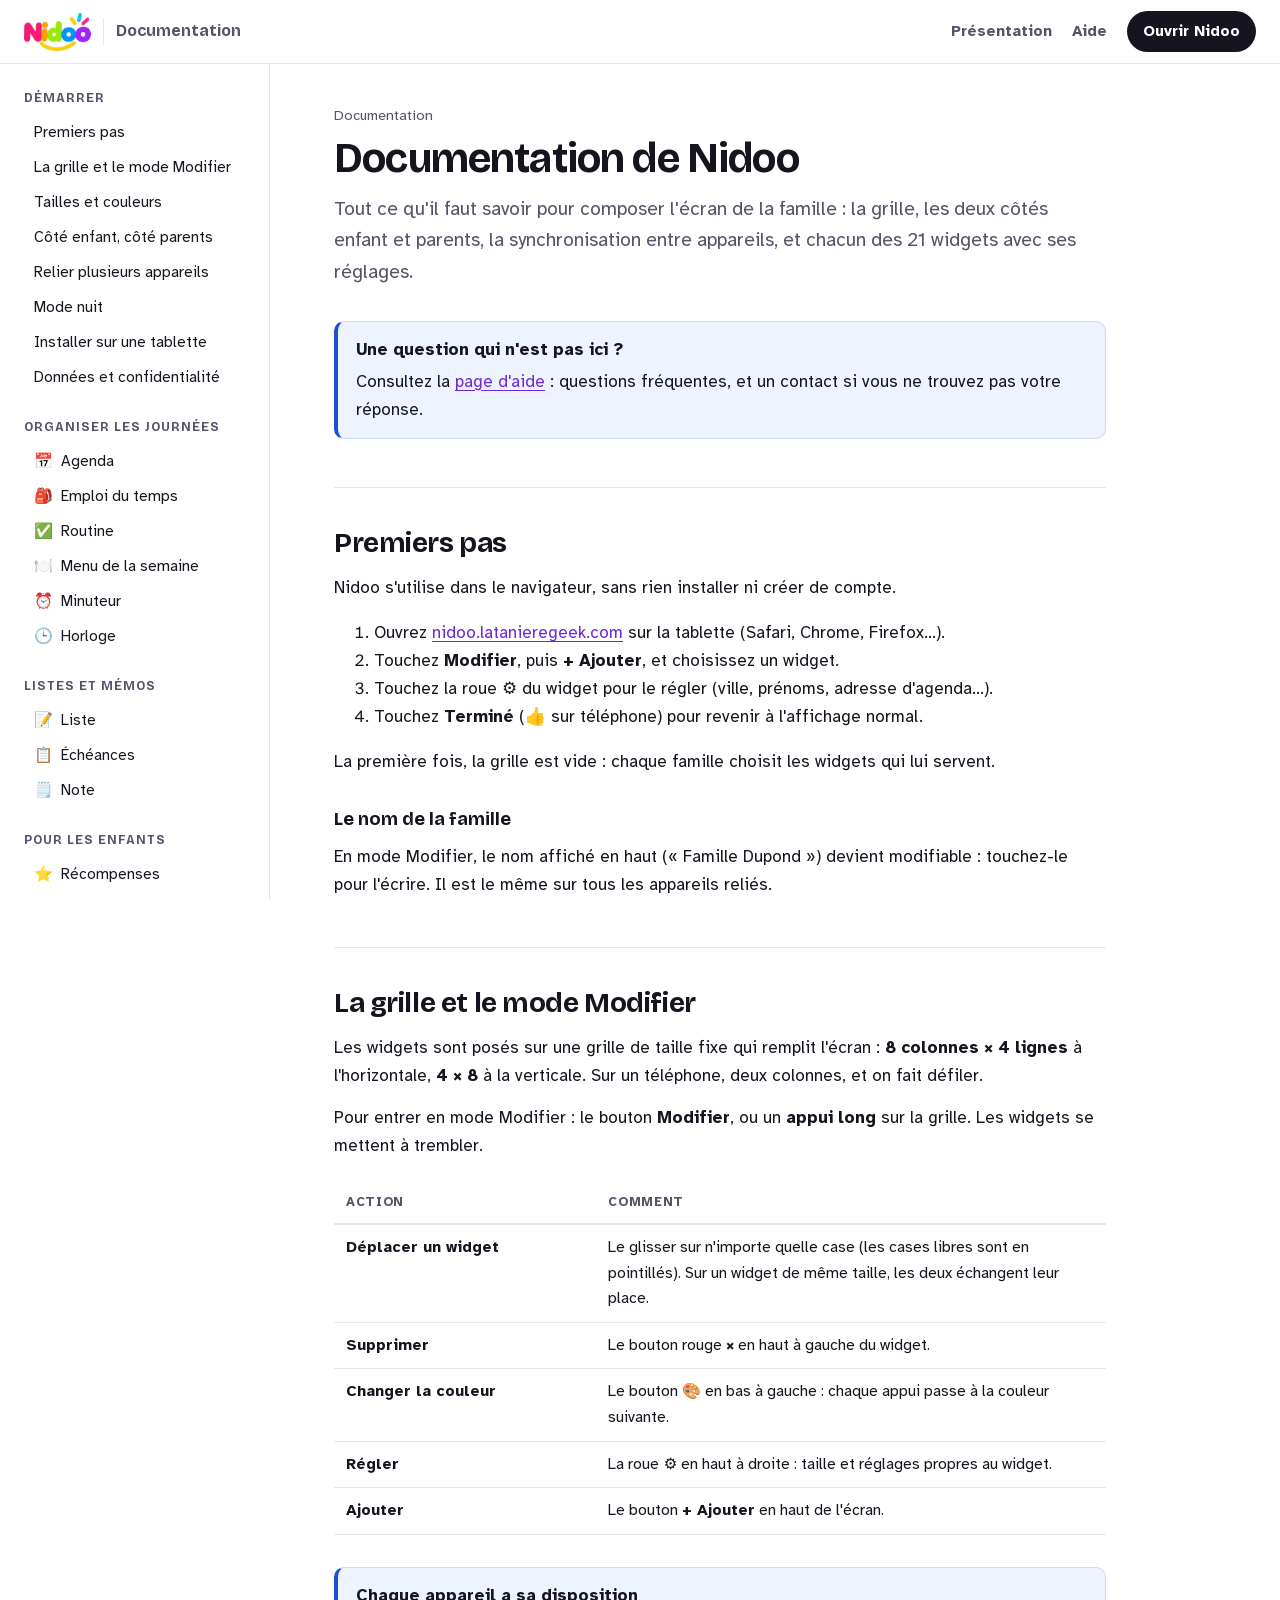
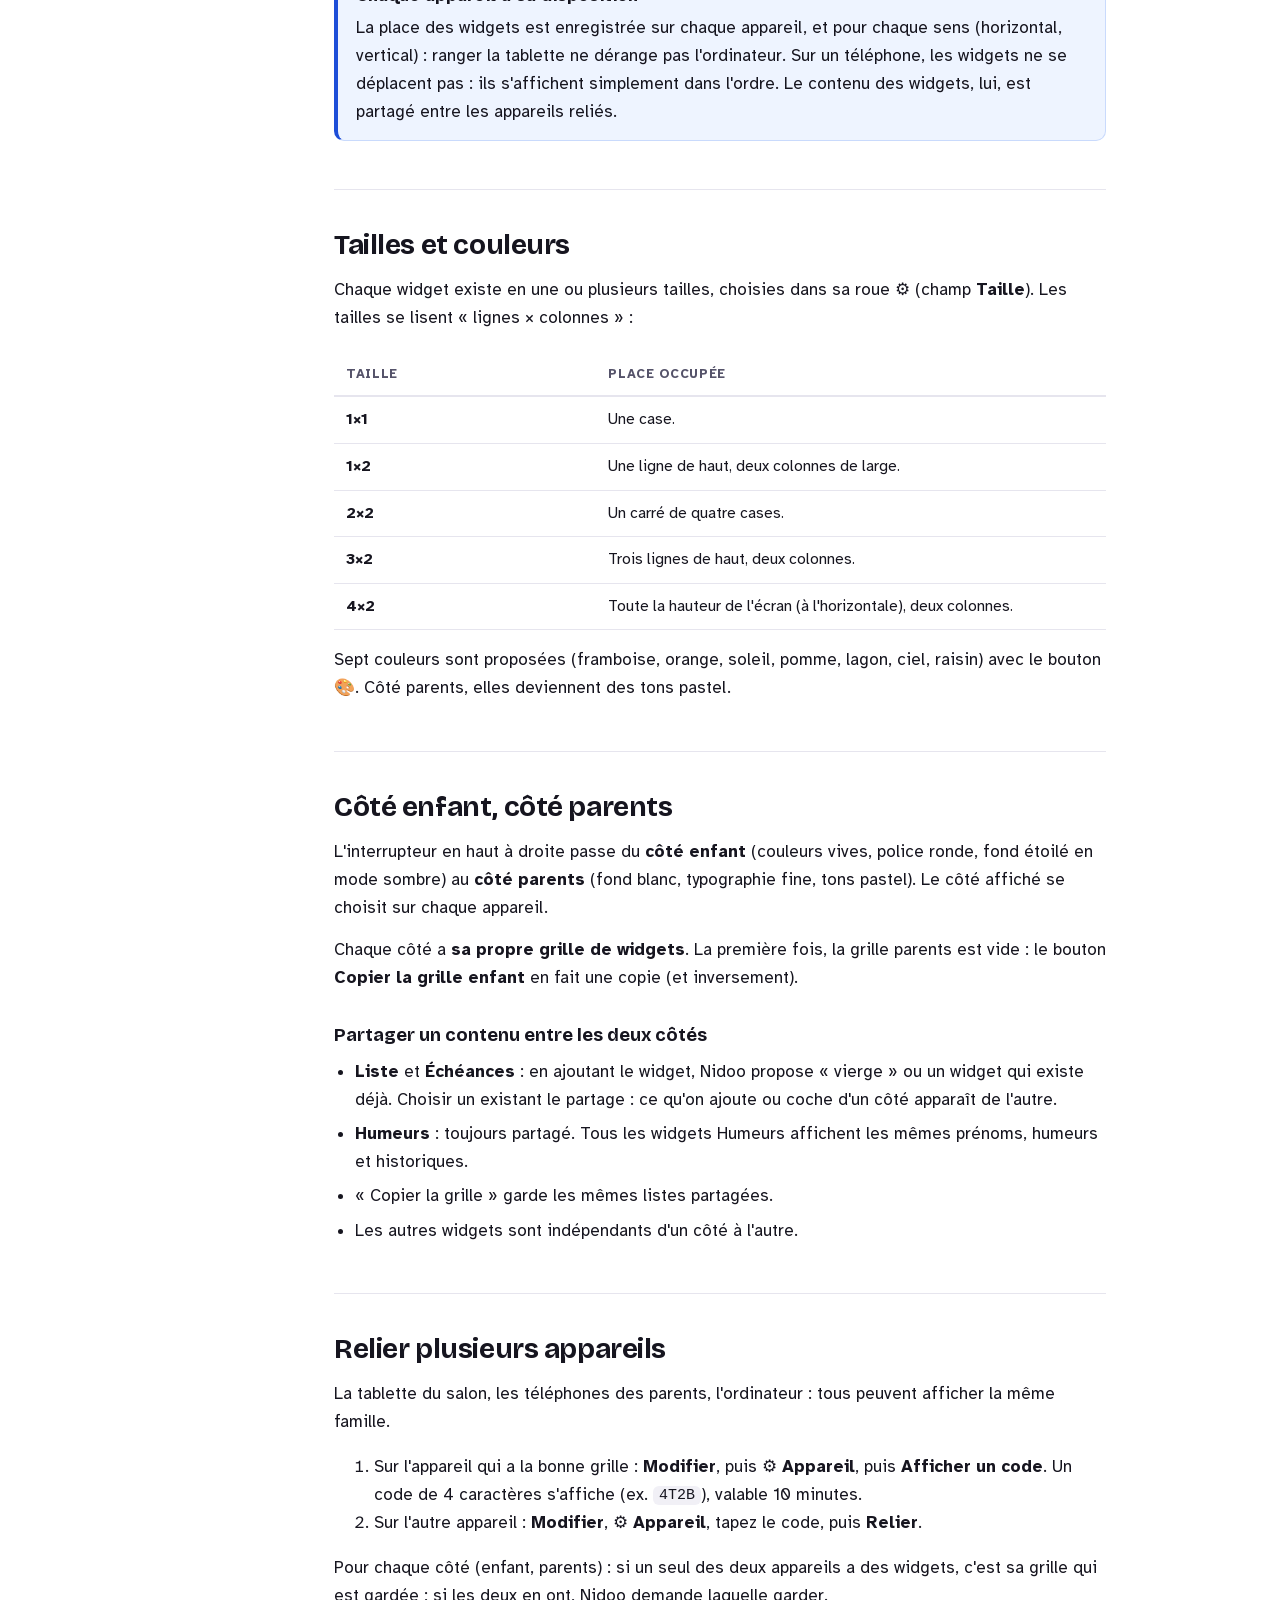
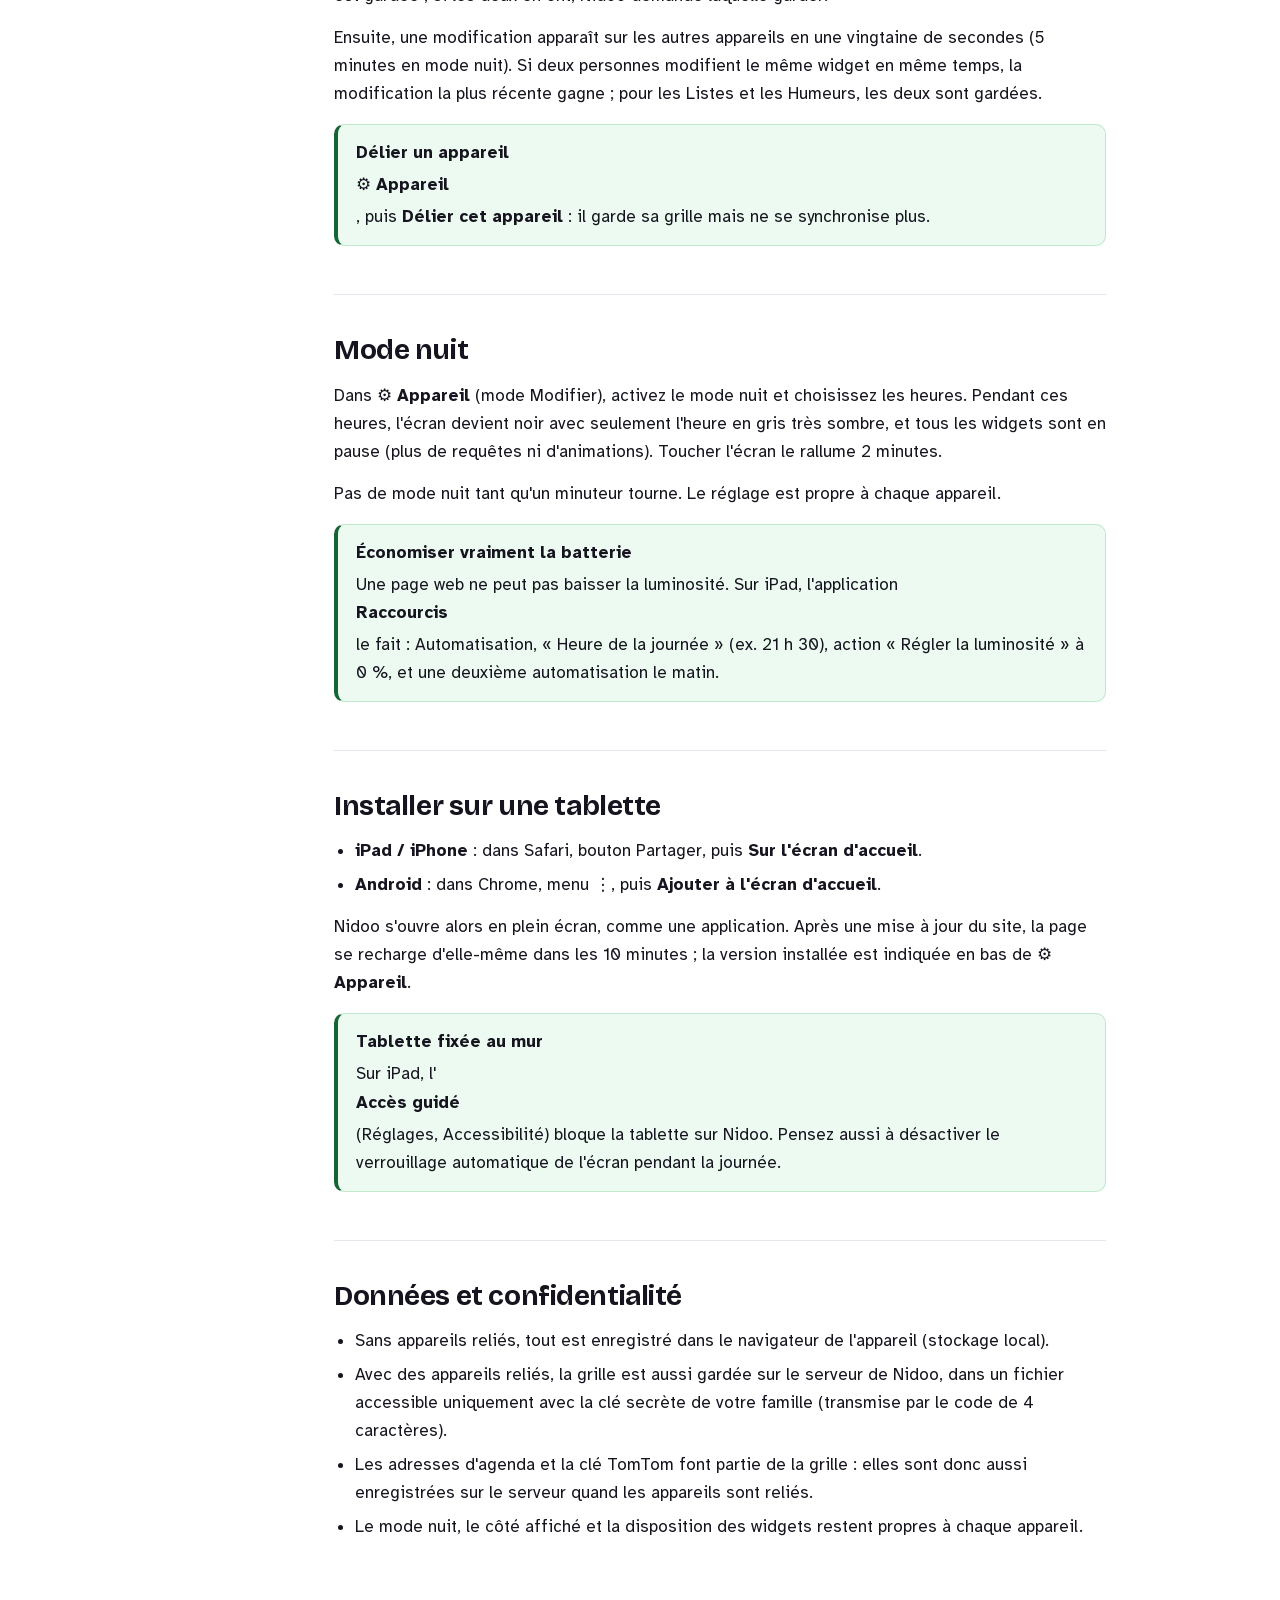
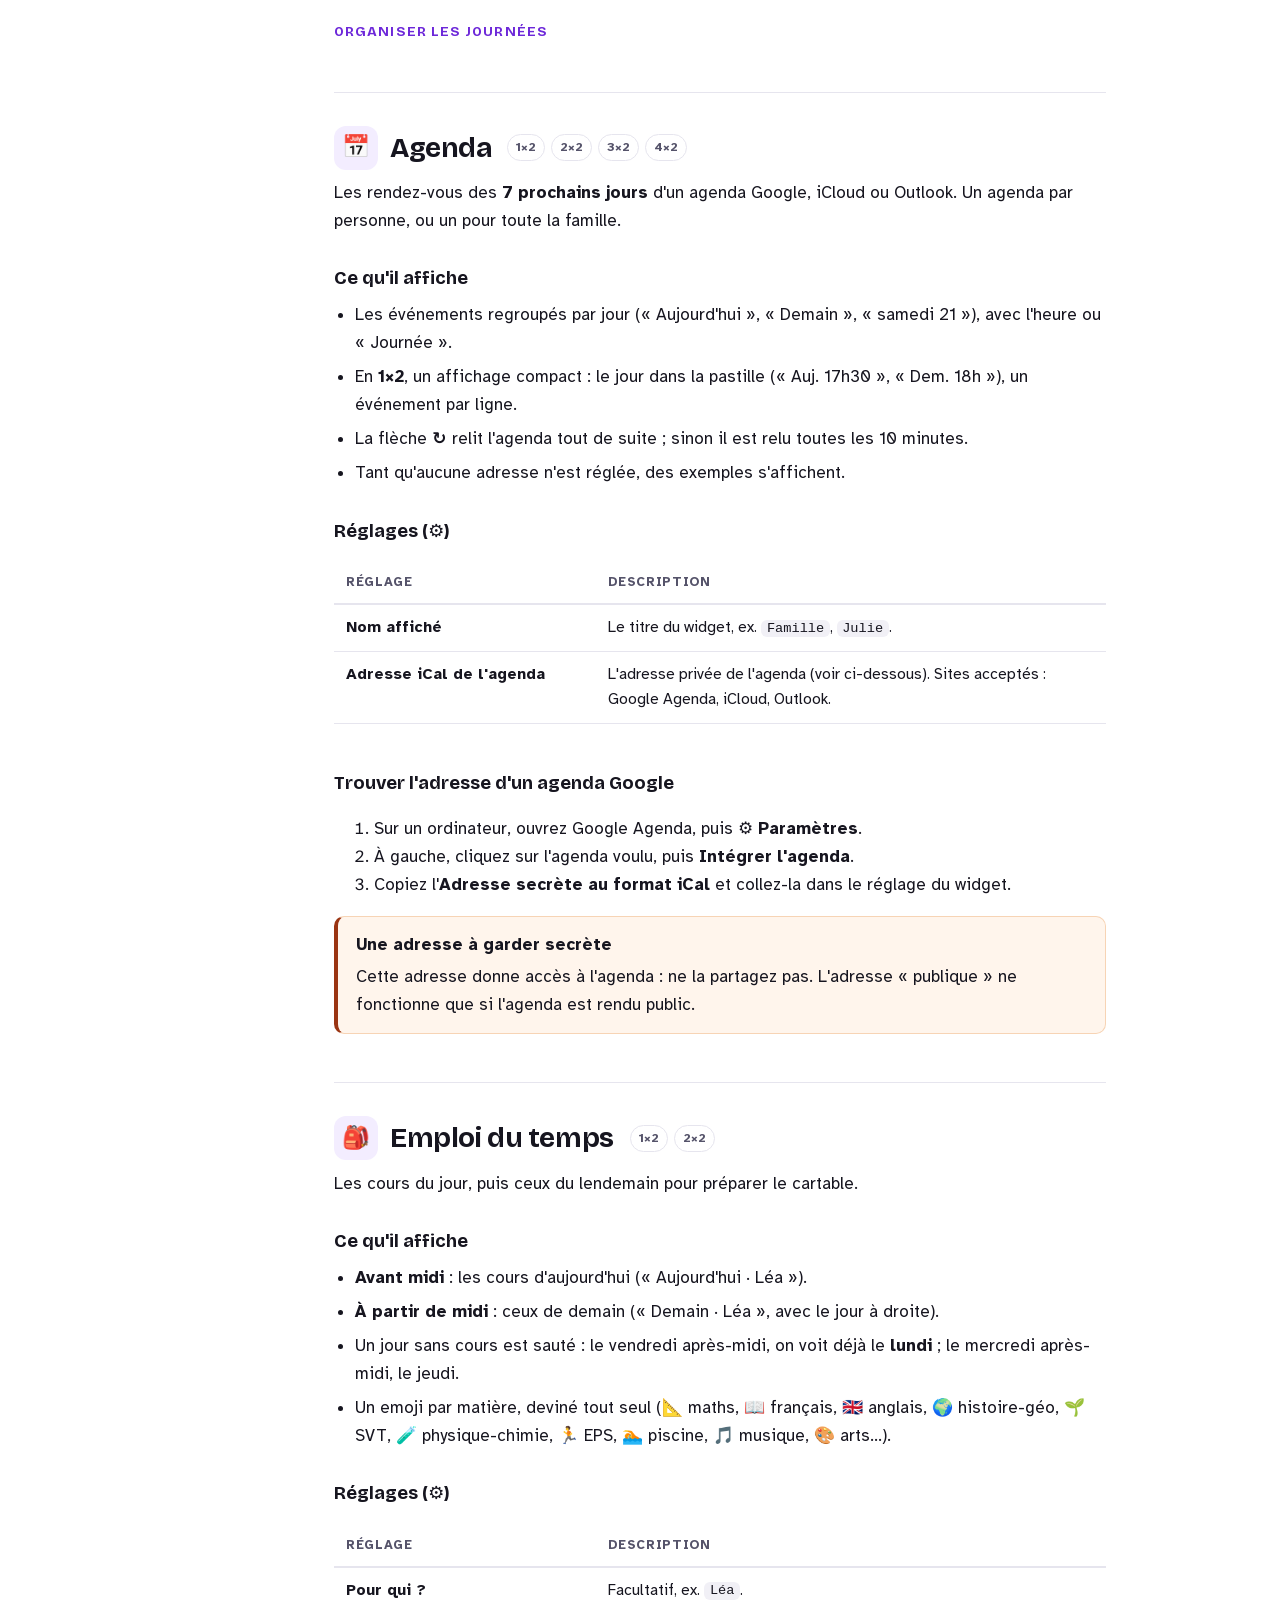
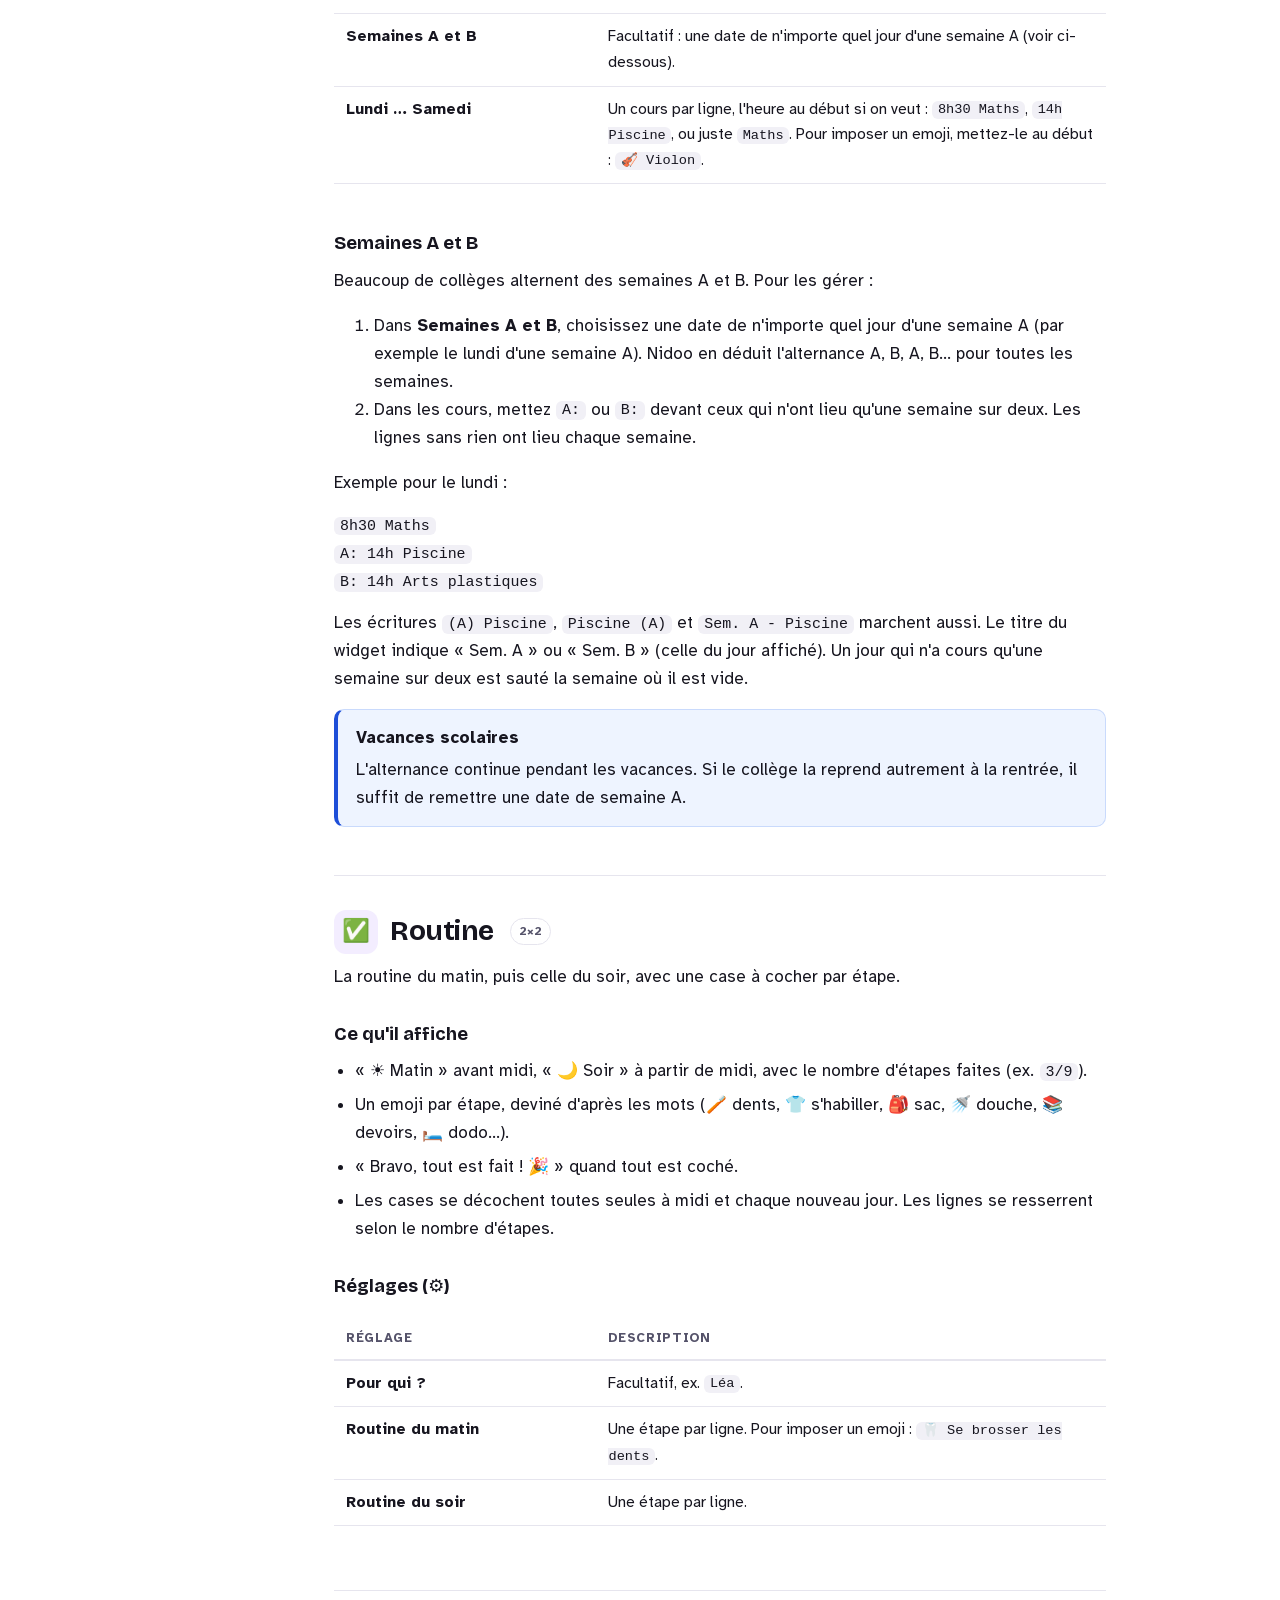
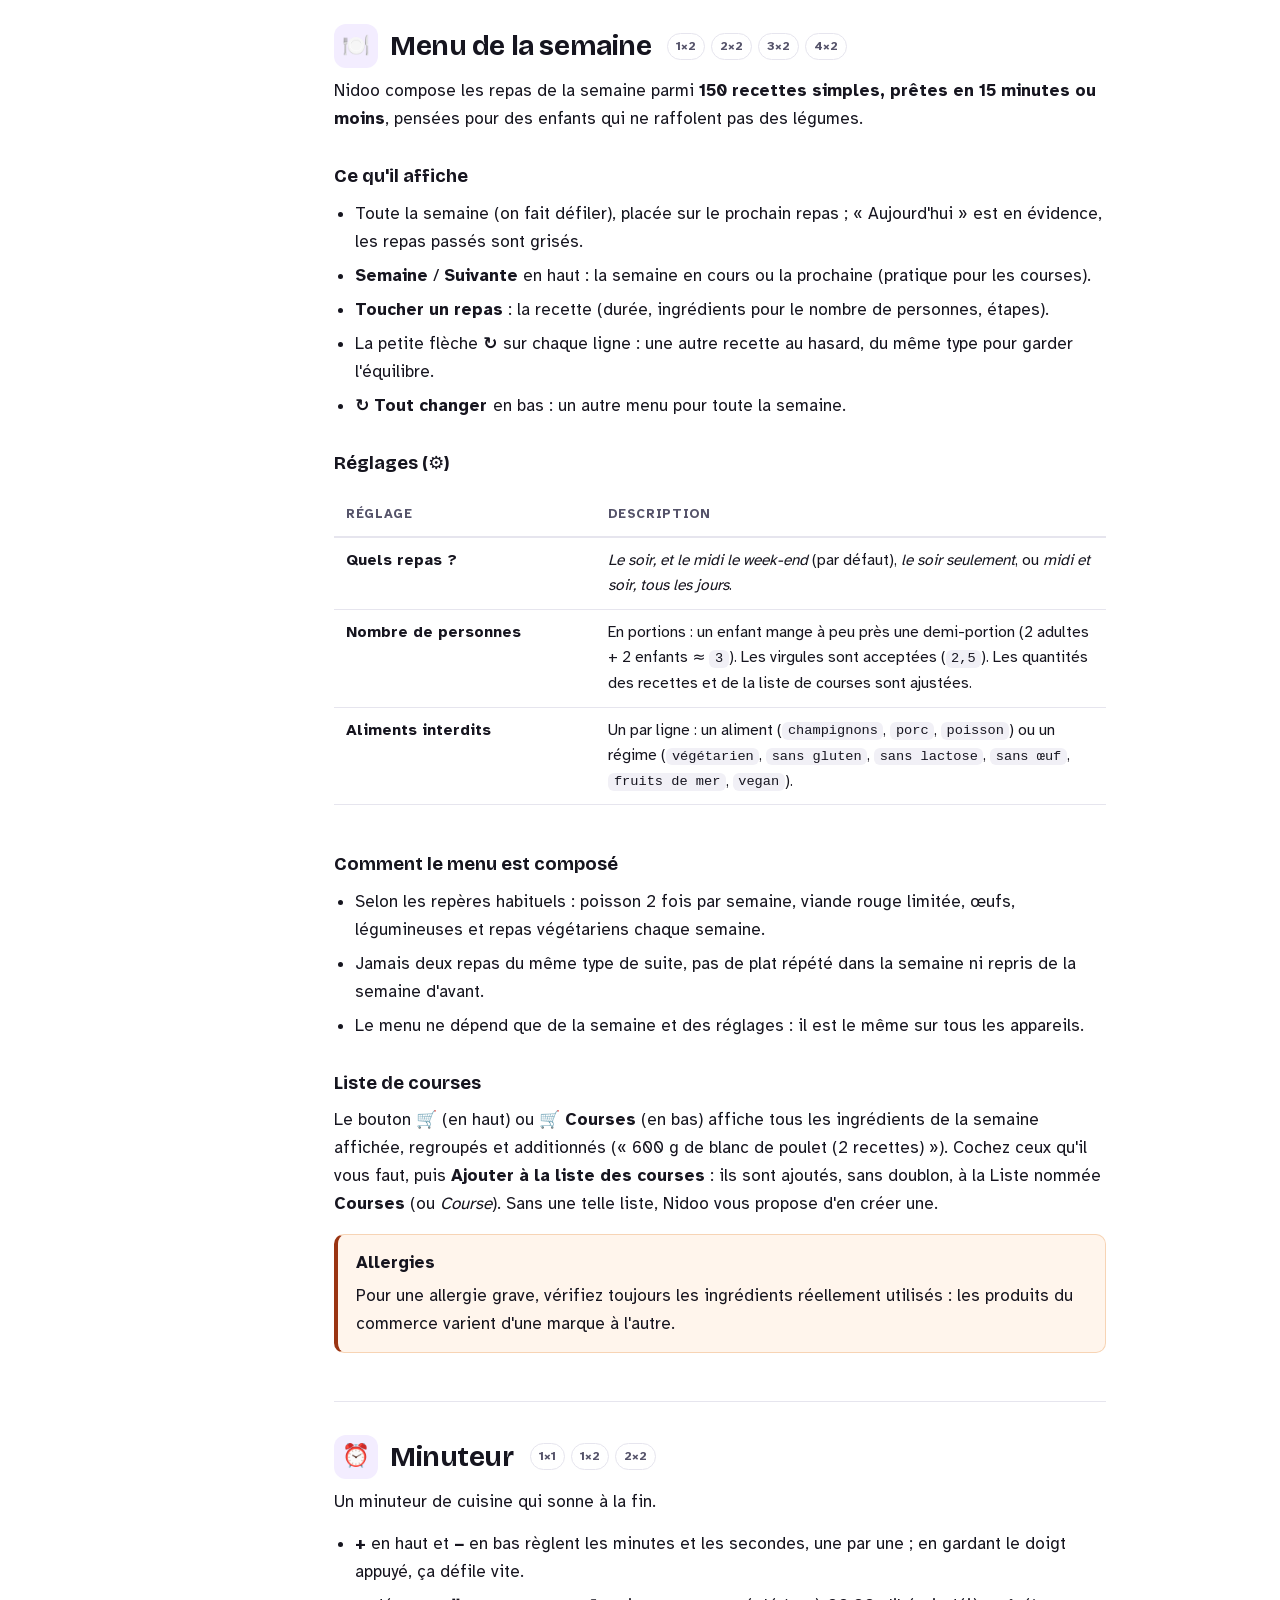
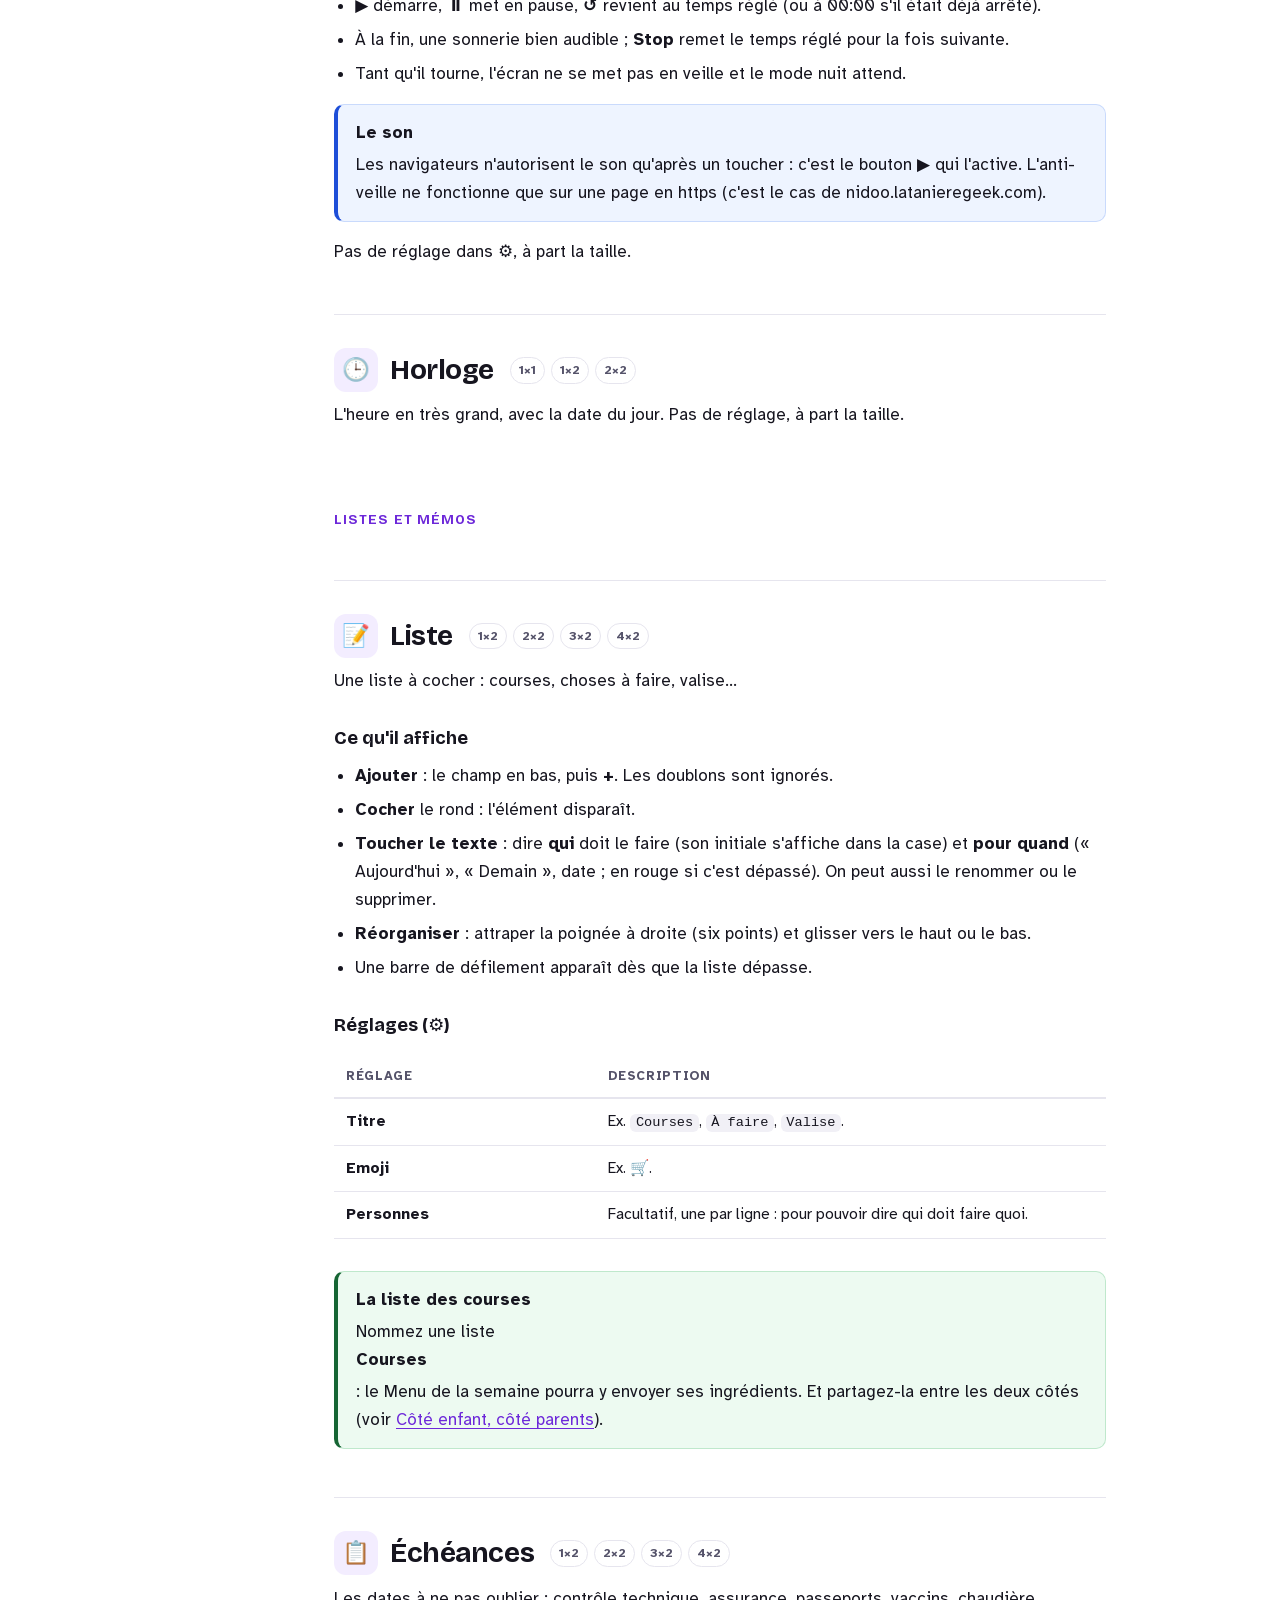
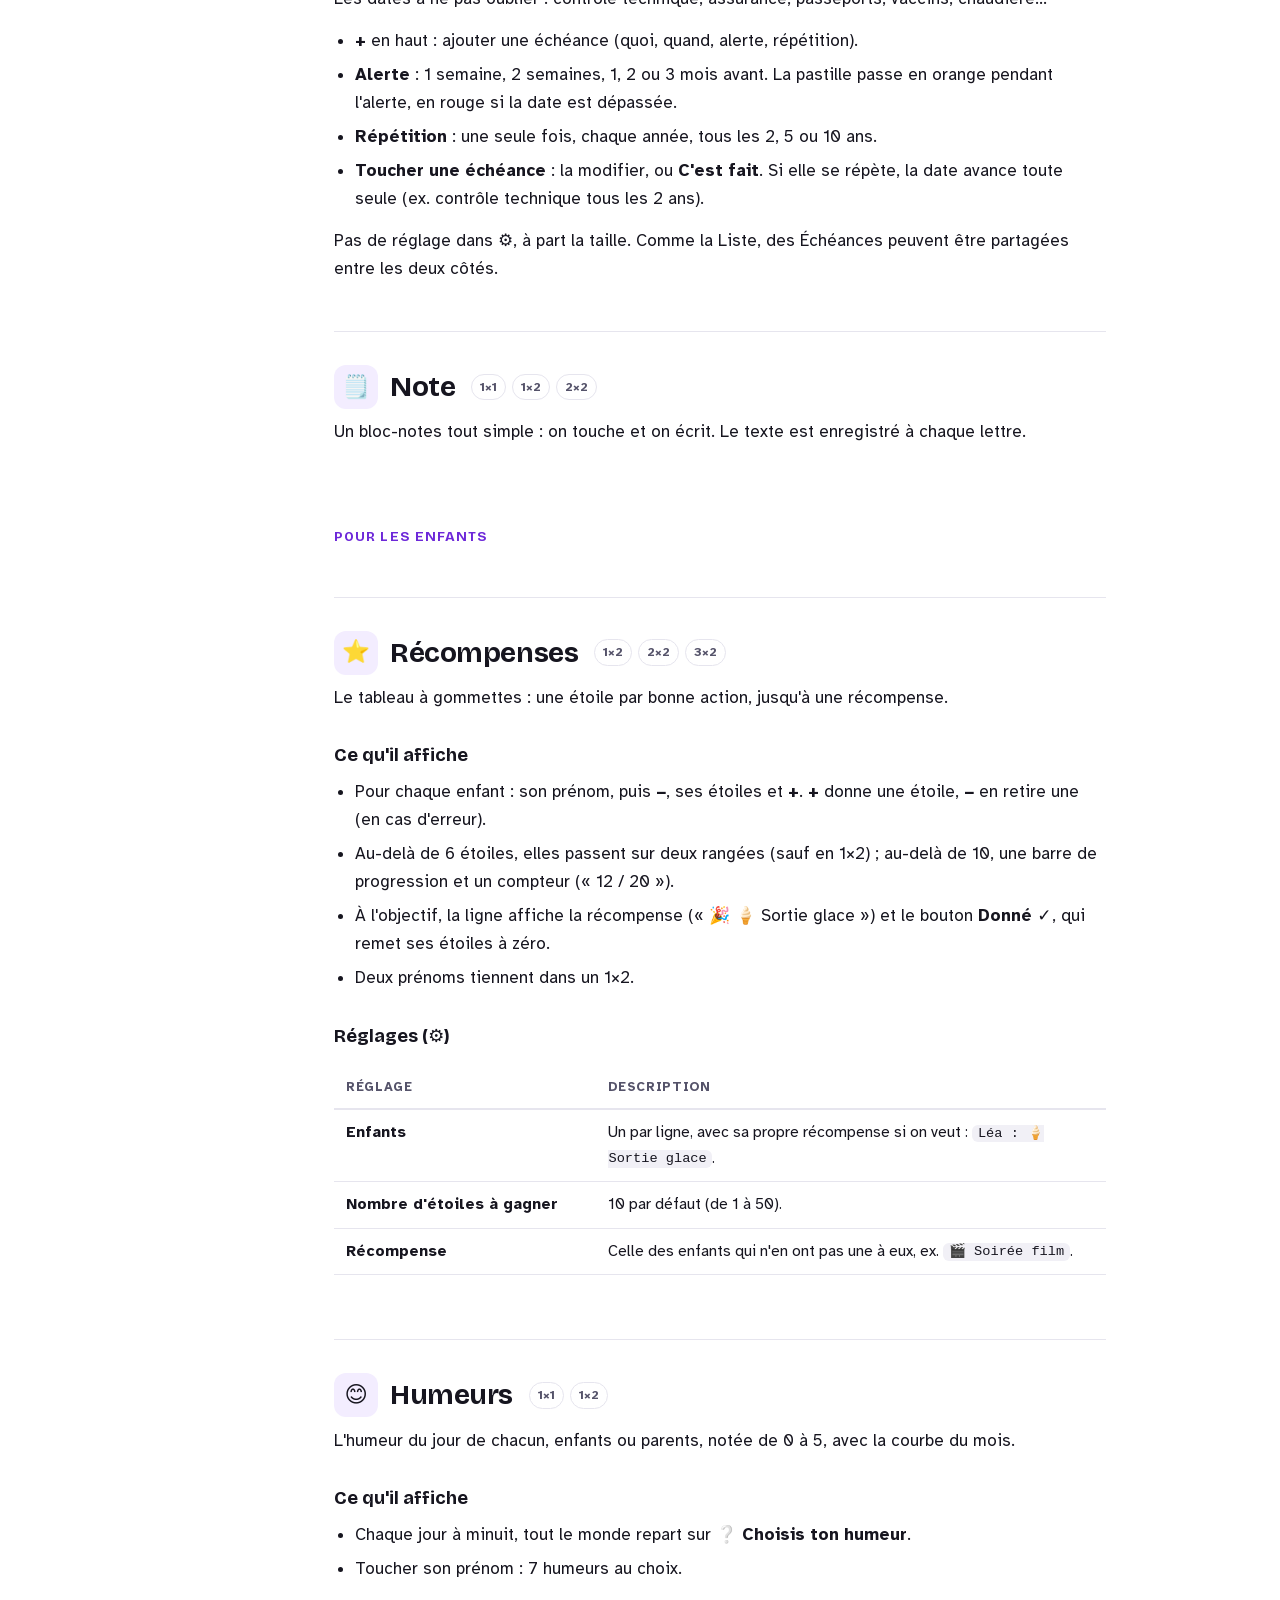
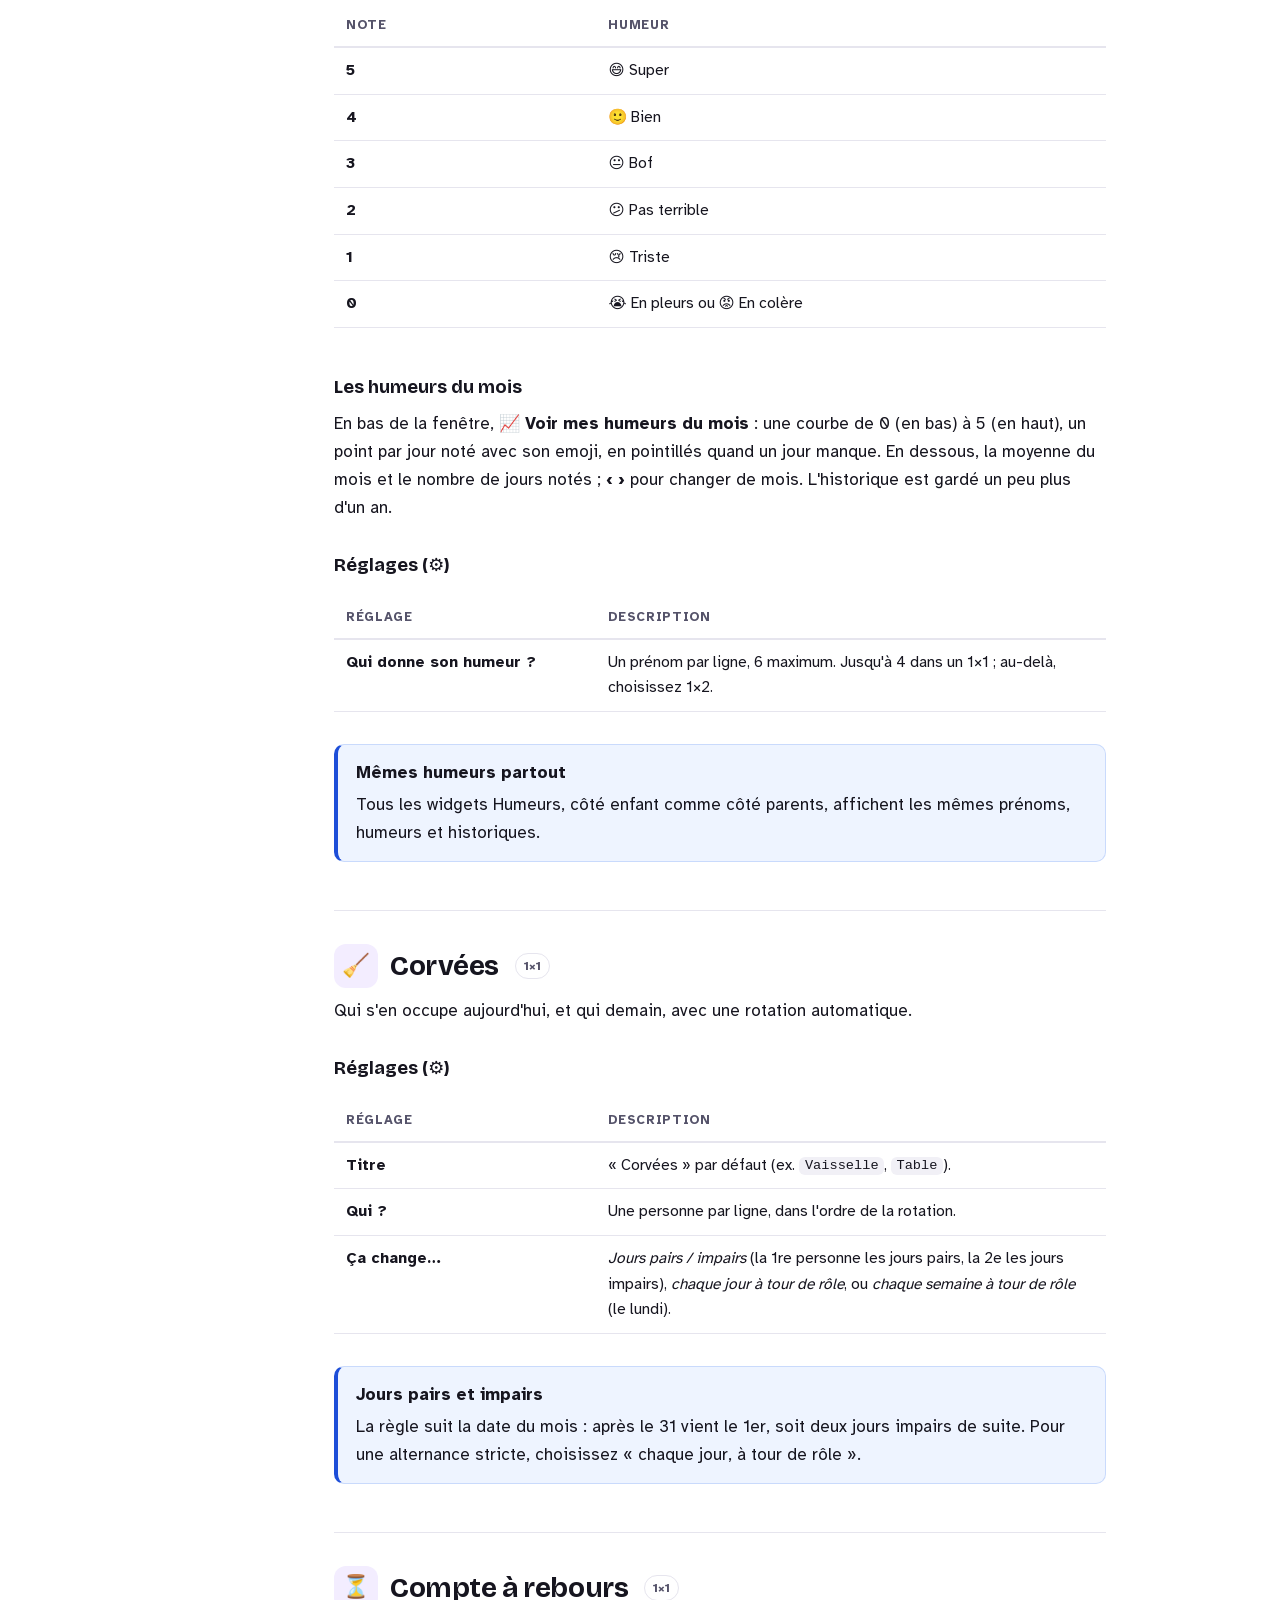
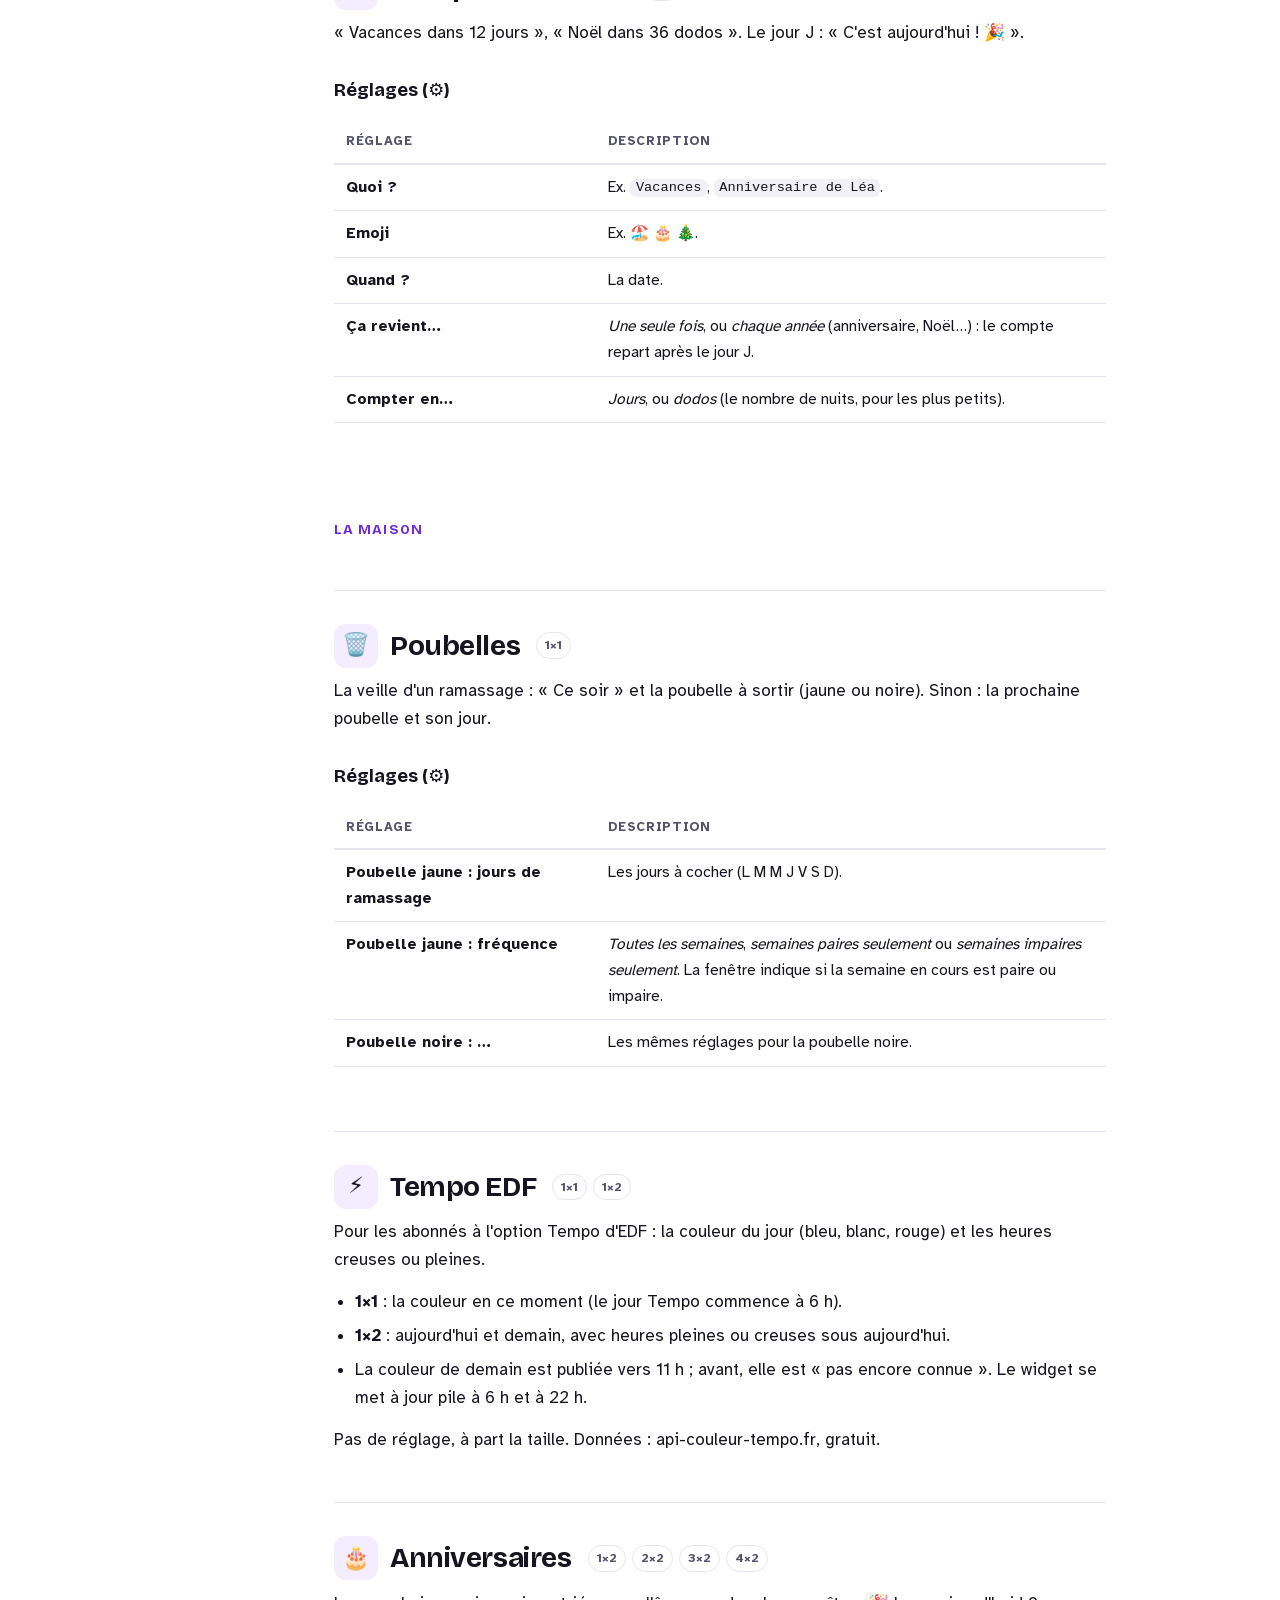
==== doc/index.html @ 466eda8c "Pages /doc (documentation de chaque widget et de ses réglages) et /help (questions fréquentes, conta" ====
<!doctype html>
<html lang="fr">
<head>
  <meta charset="utf-8">
  <meta name="viewport" content="width=device-width, initial-scale=1">
  <!-- Google Tag Manager -->
  <script async src="https://www.googletagmanager.com/gtm.js?id=GTM-T9W3R7LS"></script>
  <script>
    window.dataLayer = window.dataLayer || [];
    function gtag(){dataLayer.push(arguments);}
    gtag('js', new Date());
  </script>
  <title>Documentation Nidoo : tous les widgets et leurs réglages</title>
  <meta name="description" content="La documentation complète de Nidoo, l'écran familial pour tablette : la grille, le côté enfant et le côté parents, la synchronisation, et chacun des 21 widgets avec ses réglages.">
  <link rel="canonical" href="https://nidoo.latanieregeek.com/doc/">
  <meta name="robots" content="index, follow">
  <meta name="color-scheme" content="light dark">
  <meta property="og:type" content="website">
  <meta property="og:locale" content="fr_FR">
  <meta property="og:site_name" content="Nidoo">
  <meta property="og:title" content="Documentation Nidoo">
  <meta property="og:description" content="Tous les widgets de Nidoo et leurs réglages, pas à pas.">
  <meta property="og:url" content="https://nidoo.latanieregeek.com/doc/">
  <meta property="og:image" content="https://nidoo.latanieregeek.com/landing/images/nidoo-partage.jpg">
  <meta name="twitter:card" content="summary_large_image">
  <link rel="icon" type="image/png" sizes="48x48" href="../landing/images/nidoo-icone-48.png">
  <link rel="apple-touch-icon" sizes="180x180" href="../landing/images/nidoo-icone-180.png">
  <link rel="preload" href="../landing/polices/atkinson-400.woff2" as="font" type="font/woff2" crossorigin>
  <script type="application/ld+json">
  {
    "@context": "https://schema.org",
    "@type": "TechArticle",
    "headline": "Documentation Nidoo : tous les widgets et leurs réglages",
    "inLanguage": "fr",
    "url": "https://nidoo.latanieregeek.com/doc/",
    "about": { "@type": "WebApplication", "name": "Nidoo", "url": "https://nidoo.latanieregeek.com/" },
    "image": "https://nidoo.latanieregeek.com/landing/images/nidoo-partage.jpg"
  }
  </script>
  <style>
    @font-face { font-family: "Bricolage Grotesque"; font-style: normal; font-weight: 500 800; font-display: swap; src: url(../landing/polices/bricolage.woff2) format("woff2"); }
    @font-face { font-family: "Atkinson Hyperlegible"; font-style: normal; font-weight: 400; font-display: swap; src: url(../landing/polices/atkinson-400.woff2) format("woff2"); }
    @font-face { font-family: "Atkinson Hyperlegible"; font-style: normal; font-weight: 700; font-display: swap; src: url(../landing/polices/atkinson-700.woff2) format("woff2"); }

    :root {
      --fond: #ffffff;
      --fond-2: #f7f7fa;
      --texte: #16151f;
      --texte-doux: #55536a;
      --trait: #e6e5ee;
      --accent: #6d28d9;
      --accent-fond: #f3edff;
      --info: #1d4ed8; --info-fond: #eef4ff; --info-trait: #c9dafc;
      --astuce: #166534; --astuce-fond: #edfaf1; --astuce-trait: #bfe8cc;
      --attention: #9a3412; --attention-fond: #fff5ec; --attention-trait: #f7d4b5;
      --code: #f1f0f6;
      --focus: #2457d6;
      --titre: "Bricolage Grotesque", ui-sans-serif, system-ui, sans-serif;
      --police: "Atkinson Hyperlegible", ui-sans-serif, system-ui, -apple-system, "Segoe UI", sans-serif;
      --haut: 64px;
    }
    @media (prefers-color-scheme: dark) {
      :root {
        --fond: #121120; --fond-2: #1a1930; --texte: #f1f0f7; --texte-doux: #b9b6cf; --trait: #2e2c4a;
        --accent: #b79cff; --accent-fond: #2a2150;
        --info: #9fc0ff; --info-fond: #172440; --info-trait: #2a3f6b;
        --astuce: #8fe0aa; --astuce-fond: #142c20; --astuce-trait: #24513a;
        --attention: #ffb98a; --attention-fond: #33200f; --attention-trait: #5a3a20;
        --code: #24223d; --focus: #8fb0ff;
      }
    }
    *, *::before, *::after { box-sizing: border-box; }
    html { scroll-behavior: smooth; scroll-padding-top: calc(var(--haut) + 16px); -webkit-text-size-adjust: 100%; }
    @media (prefers-reduced-motion: reduce) { html { scroll-behavior: auto; } }
    body { margin: 0; background: var(--fond); color: var(--texte); font-family: var(--police); font-size: 1.0625rem; line-height: 1.65; }
    a { color: var(--accent); text-underline-offset: 0.18em; }
    :focus-visible { outline: 3px solid var(--focus); outline-offset: 2px; border-radius: 4px; }
    code, kbd { font-family: ui-monospace, "SF Mono", Menlo, Consolas, monospace; font-size: 0.88em; background: var(--code); padding: 0.1em 0.4em; border-radius: 6px; }
    .evitement { position: absolute; left: 12px; top: -80px; z-index: 50; padding: 10px 16px; border-radius: 10px; background: var(--texte); color: var(--fond); font-weight: 700; }
    .evitement:focus { top: 12px; }
    .visuellement-cache { position: absolute !important; width: 1px; height: 1px; overflow: hidden; clip: rect(0 0 0 0); white-space: nowrap; }

    /* ---- Barre du haut ---- */
    .barre { position: sticky; top: 0; z-index: 20; height: var(--haut); display: flex; align-items: center; gap: 18px; padding: 0 24px; background: color-mix(in srgb, var(--fond) 88%, transparent); backdrop-filter: blur(10px); -webkit-backdrop-filter: blur(10px); border-bottom: 1px solid var(--trait); }
    .barre .logo { display: flex; align-items: center; gap: 12px; text-decoration: none; color: var(--texte); }
    .barre .logo img { height: 38px; width: auto; }
    .barre .logo span { font-family: var(--titre); font-weight: 700; font-size: 1rem; padding-left: 12px; border-left: 1px solid var(--trait); color: var(--texte-doux); }
    .barre nav { margin-left: auto; display: flex; align-items: center; gap: 20px; }
    .barre nav a { color: var(--texte-doux); text-decoration: none; font-weight: 700; font-size: 0.95rem; }
    .barre nav a:hover { color: var(--texte); }
    .barre .ouvrir { padding: 8px 16px; border-radius: 999px; background: var(--texte); color: var(--fond) !important; }
    @media (max-width: 640px) { .barre nav .secondaire { display: none; } .barre .logo span { display: none; } }

    /* ---- Mise en page : sommaire à gauche, contenu ---- */
    .page { display: grid; grid-template-columns: 270px minmax(0, 1fr); max-width: 1280px; margin: 0 auto; }
    @media (max-width: 960px) { .page { grid-template-columns: 1fr; } }
    .sommaire { position: sticky; top: var(--haut); align-self: start; height: calc(100vh - var(--haut)); overflow-y: auto; padding: 24px 16px 40px 24px; border-right: 1px solid var(--trait); }
    .sommaire summary { display: none; }
    .sommaire h2 { margin: 22px 0 6px; font-family: var(--titre); font-size: 0.78rem; text-transform: uppercase; letter-spacing: 0.08em; color: var(--texte-doux); }
    .sommaire h2:first-of-type { margin-top: 0; }
    .sommaire ul { margin: 0; padding: 0; list-style: none; }
    .sommaire a { display: flex; gap: 8px; padding: 5px 10px; border-radius: 8px; color: var(--texte); text-decoration: none; font-size: 0.95rem; }
    .sommaire a:hover { background: var(--fond-2); }
    @media (max-width: 960px) {
      .sommaire { position: static; height: auto; border-right: 0; border-bottom: 1px solid var(--trait); padding: 0; }
      .sommaire summary { display: flex; justify-content: space-between; padding: 14px 20px; cursor: pointer; font-weight: 700; list-style: none; }
      .sommaire summary::-webkit-details-marker { display: none; }
      .sommaire summary::after { content: "▾"; }
      .sommaire[open] summary::after { content: "▴"; }
      .sommaire .liens { padding: 0 20px 20px; }
    }

    .contenu { padding: 40px clamp(20px, 5vw, 72px) 96px; max-width: 900px; min-width: 0; }
    .fil { font-size: 0.9rem; color: var(--texte-doux); margin-bottom: 8px; }
    h1 { font-family: var(--titre); font-size: clamp(2rem, 4vw, 2.6rem); line-height: 1.1; letter-spacing: -0.02em; margin: 0 0 12px; }
    .intro { font-size: 1.2rem; color: var(--texte-doux); margin: 0 0 32px; }
    section { padding-top: 8px; margin-top: 48px; border-top: 1px solid var(--trait); }
    section h2 { font-family: var(--titre); font-size: 1.75rem; letter-spacing: -0.015em; margin: 24px 0 8px; display: flex; align-items: center; gap: 12px; flex-wrap: wrap; }
    section h3 { font-family: var(--titre); font-size: 1.15rem; margin: 28px 0 8px; }
    .groupe { margin-top: 72px; border-top: 0; }
    .groupe > h2 { font-size: 0.85rem; text-transform: uppercase; letter-spacing: 0.08em; color: var(--accent); margin: 0; }
    .icone { width: 44px; height: 44px; display: inline-grid; place-items: center; border-radius: 12px; background: var(--accent-fond); font-size: 1.4rem; }
    .tailles { display: inline-flex; gap: 6px; margin-left: 4px; }
    .tailles span { font-family: var(--police); font-size: 0.78rem; font-weight: 700; letter-spacing: 0; padding: 2px 8px; border-radius: 999px; border: 1px solid var(--trait); color: var(--texte-doux); }
    p { margin: 0 0 14px; }
    ul.points { padding-left: 1.25em; margin: 0 0 14px; }
    ul.points li { margin-bottom: 6px; }

    table { width: 100%; border-collapse: collapse; margin: 8px 0 16px; font-size: 0.97rem; }
    caption { text-align: left; font-weight: 700; padding-bottom: 6px; }
    th, td { text-align: left; vertical-align: top; padding: 10px 12px; border-bottom: 1px solid var(--trait); }
    thead th { font-size: 0.8rem; text-transform: uppercase; letter-spacing: 0.05em; color: var(--texte-doux); border-bottom: 2px solid var(--trait); }
    tbody th { font-weight: 700; width: 34%; }
    .tableau { overflow-x: auto; }

    .encadre { margin: 16px 0; padding: 14px 16px 14px 18px; border: 1px solid; border-left-width: 4px; border-radius: 10px; }
    .encadre p:last-child, .encadre ul:last-child { margin-bottom: 0; }
    .encadre strong:first-child { display: block; margin-bottom: 4px; }
    .info { background: var(--info-fond); border-color: var(--info-trait); border-left-color: var(--info); }
    .astuce { background: var(--astuce-fond); border-color: var(--astuce-trait); border-left-color: var(--astuce); }
    .attention { background: var(--attention-fond); border-color: var(--attention-trait); border-left-color: var(--attention); }

    .grille-widgets { display: grid; grid-template-columns: repeat(auto-fill, minmax(200px, 1fr)); gap: 10px; margin: 16px 0 0; padding: 0; list-style: none; }
    .grille-widgets a { display: flex; align-items: center; gap: 10px; padding: 12px 14px; border: 1px solid var(--trait); border-radius: 12px; color: var(--texte); text-decoration: none; font-weight: 700; }
    .grille-widgets a:hover { border-color: var(--accent); }

    .pied { margin-top: 72px; padding-top: 24px; border-top: 1px solid var(--trait); color: var(--texte-doux); font-size: 0.95rem; display: flex; flex-wrap: wrap; justify-content: space-between; gap: 12px; }
  </style>
</head>
<body>
  <a class="evitement" href="#contenu">Aller au contenu</a>

  <header class="barre">
    <a class="logo" href="../landing/">
      <img src="../landing/images/nidoo-texte-104.png" width="68" height="38" alt="Nidoo">
      <span>Documentation</span>
    </a>
    <nav aria-label="Liens du site">
      <a class="secondaire" href="../landing/">Présentation</a>
      <a class="secondaire" href="../help/">Aide</a>
      <a class="ouvrir" href="https://nidoo.latanieregeek.com/">Ouvrir Nidoo</a>
    </nav>
  </header>

  <div class="page">
    <details class="sommaire" open>
      <summary>Sommaire</summary>
      <nav class="liens" aria-label="Sommaire de la documentation">
        <h2>Démarrer</h2>
        <ul>
          <li><a href="#premiers-pas">Premiers pas</a></li>
          <li><a href="#grille">La grille et le mode Modifier</a></li>
          <li><a href="#tailles">Tailles et couleurs</a></li>
          <li><a href="#enfant-parents">Côté enfant, côté parents</a></li>
          <li><a href="#appareils">Relier plusieurs appareils</a></li>
          <li><a href="#nuit">Mode nuit</a></li>
          <li><a href="#tablette">Installer sur une tablette</a></li>
          <li><a href="#donnees">Données et confidentialité</a></li>
        </ul>
        <h2>Organiser les journées</h2>
        <ul>
          <li><a href="#agenda"><span aria-hidden="true">📅</span> Agenda</a></li>
          <li><a href="#emploi-du-temps"><span aria-hidden="true">🎒</span> Emploi du temps</a></li>
          <li><a href="#routine"><span aria-hidden="true">✅</span> Routine</a></li>
          <li><a href="#menu"><span aria-hidden="true">🍽️</span> Menu de la semaine</a></li>
          <li><a href="#minuteur"><span aria-hidden="true">⏰</span> Minuteur</a></li>
          <li><a href="#horloge"><span aria-hidden="true">🕒</span> Horloge</a></li>
        </ul>
        <h2>Listes et mémos</h2>
        <ul>
          <li><a href="#liste"><span aria-hidden="true">📝</span> Liste</a></li>
          <li><a href="#echeances"><span aria-hidden="true">📋</span> Échéances</a></li>
          <li><a href="#note"><span aria-hidden="true">🗒️</span> Note</a></li>
        </ul>
        <h2>Pour les enfants</h2>
        <ul>
          <li><a href="#recompenses"><span aria-hidden="true">⭐</span> Récompenses</a></li>
          <li><a href="#humeurs"><span aria-hidden="true">😊</span> Humeurs</a></li>
          <li><a href="#corvees"><span aria-hidden="true">🧹</span> Corvées</a></li>
          <li><a href="#compte"><span aria-hidden="true">⏳</span> Compte à rebours</a></li>
        </ul>
        <h2>La maison</h2>
        <ul>
          <li><a href="#poubelles"><span aria-hidden="true">🗑️</span> Poubelles</a></li>
          <li><a href="#tempo"><span aria-hidden="true">⚡</span> Tempo EDF</a></li>
          <li><a href="#anniversaires"><span aria-hidden="true">🎂</span> Anniversaires</a></li>
          <li><a href="#urgences"><span aria-hidden="true">🆘</span> Urgences</a></li>
        </ul>
        <h2>Dehors</h2>
        <ul>
          <li><a href="#meteo"><span aria-hidden="true">🌤️</span> Météo</a></li>
          <li><a href="#pollen"><span aria-hidden="true">🌼</span> Pollen et air</a></li>
          <li><a href="#trafic"><span aria-hidden="true">🚗</span> Trafic</a></li>
          <li><a href="#carburants"><span aria-hidden="true">⛽</span> Carburants</a></li>
        </ul>
      </nav>
    </details>
    <script>
      // Sur petit écran, le sommaire est replié, et se replie après avoir choisi une rubrique.
      (function () {
        var sommaire = document.querySelector('.sommaire');
        var petit = window.matchMedia('(max-width: 960px)');
        if (petit.matches) sommaire.open = false;
        sommaire.addEventListener('click', function (e) { if (petit.matches && e.target.closest('a')) sommaire.open = false; });
      })();
    </script>

    <main class="contenu" id="contenu">
      <p class="fil">Documentation</p>
      <h1>Documentation de Nidoo</h1>
      <p class="intro">Tout ce qu'il faut savoir pour composer l'écran de la famille : la grille, les deux côtés enfant et parents, la synchronisation entre appareils, et chacun des 21 widgets avec ses réglages.</p>

      <div class="encadre info">
        <strong>Une question qui n'est pas ici ?</strong>
        <p>Consultez la <a href="../help/">page d'aide</a> : questions fréquentes, et un contact si vous ne trouvez pas votre réponse.</p>
      </div>

      <!-- ============================== DÉMARRER ============================== -->
      <section id="premiers-pas">
        <h2>Premiers pas</h2>
        <p>Nidoo s'utilise dans le navigateur, sans rien installer ni créer de compte.</p>
        <ol>
          <li>Ouvrez <a href="https://nidoo.latanieregeek.com/">nidoo.latanieregeek.com</a> sur la tablette (Safari, Chrome, Firefox…).</li>
          <li>Touchez <strong>Modifier</strong>, puis <strong>+ Ajouter</strong>, et choisissez un widget.</li>
          <li>Touchez la roue <strong>⚙️</strong> du widget pour le régler (ville, prénoms, adresse d'agenda…).</li>
          <li>Touchez <strong>Terminé</strong> (👍 sur téléphone) pour revenir à l'affichage normal.</li>
        </ol>
        <p>La première fois, la grille est vide : chaque famille choisit les widgets qui lui servent.</p>
        <h3>Le nom de la famille</h3>
        <p>En mode Modifier, le nom affiché en haut (« Famille Dupond ») devient modifiable : touchez-le pour l'écrire. Il est le même sur tous les appareils reliés.</p>
      </section>

      <section id="grille">
        <h2>La grille et le mode Modifier</h2>
        <p>Les widgets sont posés sur une grille de taille fixe qui remplit l'écran : <strong>8 colonnes × 4 lignes</strong> à l'horizontale, <strong>4 × 8</strong> à la verticale. Sur un téléphone, deux colonnes, et on fait défiler.</p>
        <p>Pour entrer en mode Modifier : le bouton <strong>Modifier</strong>, ou un <strong>appui long</strong> sur la grille. Les widgets se mettent à trembler.</p>
        <div class="tableau">
          <table>
            <caption class="visuellement-cache">Les actions du mode Modifier</caption>
            <thead><tr><th scope="col">Action</th><th scope="col">Comment</th></tr></thead>
            <tbody>
              <tr><th scope="row">Déplacer un widget</th><td>Le glisser sur n'importe quelle case (les cases libres sont en pointillés). Sur un widget de même taille, les deux échangent leur place.</td></tr>
              <tr><th scope="row">Supprimer</th><td>Le bouton rouge <strong>×</strong> en haut à gauche du widget.</td></tr>
              <tr><th scope="row">Changer la couleur</th><td>Le bouton <strong>🎨</strong> en bas à gauche : chaque appui passe à la couleur suivante.</td></tr>
              <tr><th scope="row">Régler</th><td>La roue <strong>⚙️</strong> en haut à droite : taille et réglages propres au widget.</td></tr>
              <tr><th scope="row">Ajouter</th><td>Le bouton <strong>+ Ajouter</strong> en haut de l'écran.</td></tr>
            </tbody>
          </table>
        </div>
        <div class="encadre info">
          <strong>Chaque appareil a sa disposition</strong>
          <p>La place des widgets est enregistrée sur chaque appareil, et pour chaque sens (horizontal, vertical) : ranger la tablette ne dérange pas l'ordinateur. Sur un téléphone, les widgets ne se déplacent pas : ils s'affichent simplement dans l'ordre. Le contenu des widgets, lui, est partagé entre les appareils reliés.</p>
        </div>
      </section>

      <section id="tailles">
        <h2>Tailles et couleurs</h2>
        <p>Chaque widget existe en une ou plusieurs tailles, choisies dans sa roue ⚙️ (champ <strong>Taille</strong>). Les tailles se lisent « lignes × colonnes » :</p>
        <div class="tableau">
          <table>
            <thead><tr><th scope="col">Taille</th><th scope="col">Place occupée</th></tr></thead>
            <tbody>
              <tr><th scope="row">1×1</th><td>Une case.</td></tr>
              <tr><th scope="row">1×2</th><td>Une ligne de haut, deux colonnes de large.</td></tr>
              <tr><th scope="row">2×2</th><td>Un carré de quatre cases.</td></tr>
              <tr><th scope="row">3×2</th><td>Trois lignes de haut, deux colonnes.</td></tr>
              <tr><th scope="row">4×2</th><td>Toute la hauteur de l'écran (à l'horizontale), deux colonnes.</td></tr>
            </tbody>
          </table>
        </div>
        <p>Sept couleurs sont proposées (framboise, orange, soleil, pomme, lagon, ciel, raisin) avec le bouton 🎨. Côté parents, elles deviennent des tons pastel.</p>
      </section>

      <section id="enfant-parents">
        <h2>Côté enfant, côté parents</h2>
        <p>L'interrupteur en haut à droite passe du <strong>côté enfant</strong> (couleurs vives, police ronde, fond étoilé en mode sombre) au <strong>côté parents</strong> (fond blanc, typographie fine, tons pastel). Le côté affiché se choisit sur chaque appareil.</p>
        <p>Chaque côté a <strong>sa propre grille de widgets</strong>. La première fois, la grille parents est vide : le bouton <strong>Copier la grille enfant</strong> en fait une copie (et inversement).</p>
        <h3>Partager un contenu entre les deux côtés</h3>
        <ul class="points">
          <li><strong>Liste</strong> et <strong>Échéances</strong> : en ajoutant le widget, Nidoo propose « vierge » ou un widget qui existe déjà. Choisir un existant le partage : ce qu'on ajoute ou coche d'un côté apparaît de l'autre.</li>
          <li><strong>Humeurs</strong> : toujours partagé. Tous les widgets Humeurs affichent les mêmes prénoms, humeurs et historiques.</li>
          <li>« Copier la grille » garde les mêmes listes partagées.</li>
          <li>Les autres widgets sont indépendants d'un côté à l'autre.</li>
        </ul>
      </section>

      <section id="appareils">
        <h2>Relier plusieurs appareils</h2>
        <p>La tablette du salon, les téléphones des parents, l'ordinateur : tous peuvent afficher la même famille.</p>
        <ol>
          <li>Sur l'appareil qui a la bonne grille : <strong>Modifier</strong>, puis <strong>⚙️ Appareil</strong>, puis <strong>Afficher un code</strong>. Un code de 4 caractères s'affiche (ex. <code>4T2B</code>), valable 10 minutes.</li>
          <li>Sur l'autre appareil : <strong>Modifier</strong>, <strong>⚙️ Appareil</strong>, tapez le code, puis <strong>Relier</strong>.</li>
        </ol>
        <p>Pour chaque côté (enfant, parents) : si un seul des deux appareils a des widgets, c'est sa grille qui est gardée ; si les deux en ont, Nidoo demande laquelle garder.</p>
        <p>Ensuite, une modification apparaît sur les autres appareils en une vingtaine de secondes (5 minutes en mode nuit). Si deux personnes modifient le même widget en même temps, la modification la plus récente gagne ; pour les Listes et les Humeurs, les deux sont gardées.</p>
        <div class="encadre astuce">
          <strong>Délier un appareil</strong>
          <p><strong>⚙️ Appareil</strong>, puis <strong>Délier cet appareil</strong> : il garde sa grille mais ne se synchronise plus.</p>
        </div>
      </section>

      <section id="nuit">
        <h2>Mode nuit</h2>
        <p>Dans <strong>⚙️ Appareil</strong> (mode Modifier), activez le mode nuit et choisissez les heures. Pendant ces heures, l'écran devient noir avec seulement l'heure en gris très sombre, et tous les widgets sont en pause (plus de requêtes ni d'animations). Toucher l'écran le rallume 2 minutes.</p>
        <p>Pas de mode nuit tant qu'un minuteur tourne. Le réglage est propre à chaque appareil.</p>
        <div class="encadre astuce">
          <strong>Économiser vraiment la batterie</strong>
          <p>Une page web ne peut pas baisser la luminosité. Sur iPad, l'application <strong>Raccourcis</strong> le fait : Automatisation, « Heure de la journée » (ex. 21 h 30), action « Régler la luminosité » à 0 %, et une deuxième automatisation le matin.</p>
        </div>
      </section>

      <section id="tablette">
        <h2>Installer sur une tablette</h2>
        <ul class="points">
          <li><strong>iPad / iPhone</strong> : dans Safari, bouton Partager, puis <strong>Sur l'écran d'accueil</strong>.</li>
          <li><strong>Android</strong> : dans Chrome, menu ⋮, puis <strong>Ajouter à l'écran d'accueil</strong>.</li>
        </ul>
        <p>Nidoo s'ouvre alors en plein écran, comme une application. Après une mise à jour du site, la page se recharge d'elle-même dans les 10 minutes ; la version installée est indiquée en bas de <strong>⚙️ Appareil</strong>.</p>
        <div class="encadre astuce">
          <strong>Tablette fixée au mur</strong>
          <p>Sur iPad, l'<strong>Accès guidé</strong> (Réglages, Accessibilité) bloque la tablette sur Nidoo. Pensez aussi à désactiver le verrouillage automatique de l'écran pendant la journée.</p>
        </div>
      </section>

      <section id="donnees">
        <h2>Données et confidentialité</h2>
        <ul class="points">
          <li>Sans appareils reliés, tout est enregistré dans le navigateur de l'appareil (stockage local).</li>
          <li>Avec des appareils reliés, la grille est aussi gardée sur le serveur de Nidoo, dans un fichier accessible uniquement avec la clé secrète de votre famille (transmise par le code de 4 caractères).</li>
          <li>Les adresses d'agenda et la clé TomTom font partie de la grille : elles sont donc aussi enregistrées sur le serveur quand les appareils sont reliés.</li>
          <li>Le mode nuit, le côté affiché et la disposition des widgets restent propres à chaque appareil.</li>
        </ul>
      </section>

      <!-- ============================== WIDGETS ============================== -->
      <section class="groupe" id="widgets-journees"><h2>Organiser les journées</h2></section>

      <section id="agenda">
        <h2><span class="icone" aria-hidden="true">📅</span> Agenda <span class="tailles" aria-label="Tailles : 1×2, 2×2, 3×2, 4×2"><span>1×2</span><span>2×2</span><span>3×2</span><span>4×2</span></span></h2>
        <p>Les rendez-vous des <strong>7 prochains jours</strong> d'un agenda Google, iCloud ou Outlook. Un agenda par personne, ou un pour toute la famille.</p>
        <h3>Ce qu'il affiche</h3>
        <ul class="points">
          <li>Les événements regroupés par jour (« Aujourd'hui », « Demain », « samedi 21 »), avec l'heure ou « Journée ».</li>
          <li>En <strong>1×2</strong>, un affichage compact : le jour dans la pastille (« Auj. 17h30 », « Dem. 18h »), un événement par ligne.</li>
          <li>La flèche <strong>↻</strong> relit l'agenda tout de suite ; sinon il est relu toutes les 10 minutes.</li>
          <li>Tant qu'aucune adresse n'est réglée, des exemples s'affichent.</li>
        </ul>
        <h3>Réglages (⚙️)</h3>
        <div class="tableau"><table>
          <thead><tr><th scope="col">Réglage</th><th scope="col">Description</th></tr></thead>
          <tbody>
            <tr><th scope="row">Nom affiché</th><td>Le titre du widget, ex. <code>Famille</code>, <code>Julie</code>.</td></tr>
            <tr><th scope="row">Adresse iCal de l'agenda</th><td>L'adresse privée de l'agenda (voir ci-dessous). Sites acceptés : Google Agenda, iCloud, Outlook.</td></tr>
          </tbody>
        </table></div>
        <h3>Trouver l'adresse d'un agenda Google</h3>
        <ol>
          <li>Sur un ordinateur, ouvrez Google Agenda, puis ⚙️ <strong>Paramètres</strong>.</li>
          <li>À gauche, cliquez sur l'agenda voulu, puis <strong>Intégrer l'agenda</strong>.</li>
          <li>Copiez l'<strong>Adresse secrète au format iCal</strong> et collez-la dans le réglage du widget.</li>
        </ol>
        <div class="encadre attention">
          <strong>Une adresse à garder secrète</strong>
          <p>Cette adresse donne accès à l'agenda : ne la partagez pas. L'adresse « publique » ne fonctionne que si l'agenda est rendu public.</p>
        </div>
      </section>

      <section id="emploi-du-temps">
        <h2><span class="icone" aria-hidden="true">🎒</span> Emploi du temps <span class="tailles" aria-label="Tailles : 1×2, 2×2"><span>1×2</span><span>2×2</span></span></h2>
        <p>Les cours du jour, puis ceux du lendemain pour préparer le cartable.</p>
        <h3>Ce qu'il affiche</h3>
        <ul class="points">
          <li><strong>Avant midi</strong> : les cours d'aujourd'hui (« Aujourd'hui · Léa »).</li>
          <li><strong>À partir de midi</strong> : ceux de demain (« Demain · Léa », avec le jour à droite).</li>
          <li>Un jour sans cours est sauté : le vendredi après-midi, on voit déjà le <strong>lundi</strong> ; le mercredi après-midi, le jeudi.</li>
          <li>Un emoji par matière, deviné tout seul (📐 maths, 📖 français, 🇬🇧 anglais, 🌍 histoire-géo, 🌱 SVT, 🧪 physique-chimie, 🏃 EPS, 🏊 piscine, 🎵 musique, 🎨 arts…).</li>
        </ul>
        <h3>Réglages (⚙️)</h3>
        <div class="tableau"><table>
          <thead><tr><th scope="col">Réglage</th><th scope="col">Description</th></tr></thead>
          <tbody>
            <tr><th scope="row">Pour qui ?</th><td>Facultatif, ex. <code>Léa</code>.</td></tr>
            <tr><th scope="row">Semaines A et B</th><td>Facultatif : une date de n'importe quel jour d'une semaine A (voir ci-dessous).</td></tr>
            <tr><th scope="row">Lundi … Samedi</th><td>Un cours par ligne, l'heure au début si on veut : <code>8h30 Maths</code>, <code>14h Piscine</code>, ou juste <code>Maths</code>. Pour imposer un emoji, mettez-le au début : <code>🎻 Violon</code>.</td></tr>
          </tbody>
        </table></div>
        <h3>Semaines A et B</h3>
        <p>Beaucoup de collèges alternent des semaines A et B. Pour les gérer :</p>
        <ol>
          <li>Dans <strong>Semaines A et B</strong>, choisissez une date de n'importe quel jour d'une semaine A (par exemple le lundi d'une semaine A). Nidoo en déduit l'alternance A, B, A, B… pour toutes les semaines.</li>
          <li>Dans les cours, mettez <code>A:</code> ou <code>B:</code> devant ceux qui n'ont lieu qu'une semaine sur deux. Les lignes sans rien ont lieu chaque semaine.</li>
        </ol>
        <p>Exemple pour le lundi :</p>
        <p><code>8h30 Maths</code><br><code>A: 14h Piscine</code><br><code>B: 14h Arts plastiques</code></p>
        <p>Les écritures <code>(A) Piscine</code>, <code>Piscine (A)</code> et <code>Sem. A - Piscine</code> marchent aussi. Le titre du widget indique « Sem. A » ou « Sem. B » (celle du jour affiché). Un jour qui n'a cours qu'une semaine sur deux est sauté la semaine où il est vide.</p>
        <div class="encadre info">
          <strong>Vacances scolaires</strong>
          <p>L'alternance continue pendant les vacances. Si le collège la reprend autrement à la rentrée, il suffit de remettre une date de semaine A.</p>
        </div>
      </section>

      <section id="routine">
        <h2><span class="icone" aria-hidden="true">✅</span> Routine <span class="tailles" aria-label="Taille : 2×2"><span>2×2</span></span></h2>
        <p>La routine du matin, puis celle du soir, avec une case à cocher par étape.</p>
        <h3>Ce qu'il affiche</h3>
        <ul class="points">
          <li>« ☀️ Matin » avant midi, « 🌙 Soir » à partir de midi, avec le nombre d'étapes faites (ex. <code>3/9</code>).</li>
          <li>Un emoji par étape, deviné d'après les mots (🪥 dents, 👕 s'habiller, 🎒 sac, 🚿 douche, 📚 devoirs, 🛏️ dodo…).</li>
          <li>« Bravo, tout est fait ! 🎉 » quand tout est coché.</li>
          <li>Les cases se décochent toutes seules à midi et chaque nouveau jour. Les lignes se resserrent selon le nombre d'étapes.</li>
        </ul>
        <h3>Réglages (⚙️)</h3>
        <div class="tableau"><table>
          <thead><tr><th scope="col">Réglage</th><th scope="col">Description</th></tr></thead>
          <tbody>
            <tr><th scope="row">Pour qui ?</th><td>Facultatif, ex. <code>Léa</code>.</td></tr>
            <tr><th scope="row">Routine du matin</th><td>Une étape par ligne. Pour imposer un emoji : <code>🦷 Se brosser les dents</code>.</td></tr>
            <tr><th scope="row">Routine du soir</th><td>Une étape par ligne.</td></tr>
          </tbody>
        </table></div>
      </section>

      <section id="menu">
        <h2><span class="icone" aria-hidden="true">🍽️</span> Menu de la semaine <span class="tailles" aria-label="Tailles : 1×2, 2×2, 3×2, 4×2"><span>1×2</span><span>2×2</span><span>3×2</span><span>4×2</span></span></h2>
        <p>Nidoo compose les repas de la semaine parmi <strong>150 recettes simples, prêtes en 15 minutes ou moins</strong>, pensées pour des enfants qui ne raffolent pas des légumes.</p>
        <h3>Ce qu'il affiche</h3>
        <ul class="points">
          <li>Toute la semaine (on fait défiler), placée sur le prochain repas ; « Aujourd'hui » est en évidence, les repas passés sont grisés.</li>
          <li><strong>Semaine</strong> / <strong>Suivante</strong> en haut : la semaine en cours ou la prochaine (pratique pour les courses).</li>
          <li><strong>Toucher un repas</strong> : la recette (durée, ingrédients pour le nombre de personnes, étapes).</li>
          <li>La petite flèche <strong>↻</strong> sur chaque ligne : une autre recette au hasard, du même type pour garder l'équilibre.</li>
          <li><strong>↻ Tout changer</strong> en bas : un autre menu pour toute la semaine.</li>
        </ul>
        <h3>Réglages (⚙️)</h3>
        <div class="tableau"><table>
          <thead><tr><th scope="col">Réglage</th><th scope="col">Description</th></tr></thead>
          <tbody>
            <tr><th scope="row">Quels repas ?</th><td><em>Le soir, et le midi le week-end</em> (par défaut), <em>le soir seulement</em>, ou <em>midi et soir, tous les jours</em>.</td></tr>
            <tr><th scope="row">Nombre de personnes</th><td>En portions : un enfant mange à peu près une demi-portion (2 adultes + 2 enfants ≈ <code>3</code>). Les virgules sont acceptées (<code>2,5</code>). Les quantités des recettes et de la liste de courses sont ajustées.</td></tr>
            <tr><th scope="row">Aliments interdits</th><td>Un par ligne : un aliment (<code>champignons</code>, <code>porc</code>, <code>poisson</code>) ou un régime (<code>végétarien</code>, <code>sans gluten</code>, <code>sans lactose</code>, <code>sans œuf</code>, <code>fruits de mer</code>, <code>vegan</code>).</td></tr>
          </tbody>
        </table></div>
        <h3>Comment le menu est composé</h3>
        <ul class="points">
          <li>Selon les repères habituels : poisson 2 fois par semaine, viande rouge limitée, œufs, légumineuses et repas végétariens chaque semaine.</li>
          <li>Jamais deux repas du même type de suite, pas de plat répété dans la semaine ni repris de la semaine d'avant.</li>
          <li>Le menu ne dépend que de la semaine et des réglages : il est le même sur tous les appareils.</li>
        </ul>
        <h3>Liste de courses</h3>
        <p>Le bouton <strong>🛒</strong> (en haut) ou <strong>🛒 Courses</strong> (en bas) affiche tous les ingrédients de la semaine affichée, regroupés et additionnés (« 600 g de blanc de poulet (2 recettes) »). Cochez ceux qu'il vous faut, puis <strong>Ajouter à la liste des courses</strong> : ils sont ajoutés, sans doublon, à la Liste nommée <strong>Courses</strong> (ou <em>Course</em>). Sans une telle liste, Nidoo vous propose d'en créer une.</p>
        <div class="encadre attention">
          <strong>Allergies</strong>
          <p>Pour une allergie grave, vérifiez toujours les ingrédients réellement utilisés : les produits du commerce varient d'une marque à l'autre.</p>
        </div>
      </section>

      <section id="minuteur">
        <h2><span class="icone" aria-hidden="true">⏰</span> Minuteur <span class="tailles" aria-label="Tailles : 1×1, 1×2, 2×2"><span>1×1</span><span>1×2</span><span>2×2</span></span></h2>
        <p>Un minuteur de cuisine qui sonne à la fin.</p>
        <ul class="points">
          <li><strong>+</strong> en haut et <strong>−</strong> en bas règlent les minutes et les secondes, une par une ; en gardant le doigt appuyé, ça défile vite.</li>
          <li><strong>▶</strong> démarre, <strong>⏸</strong> met en pause, <strong>↺</strong> revient au temps réglé (ou à 00:00 s'il était déjà arrêté).</li>
          <li>À la fin, une sonnerie bien audible ; <strong>Stop</strong> remet le temps réglé pour la fois suivante.</li>
          <li>Tant qu'il tourne, l'écran ne se met pas en veille et le mode nuit attend.</li>
        </ul>
        <div class="encadre info">
          <strong>Le son</strong>
          <p>Les navigateurs n'autorisent le son qu'après un toucher : c'est le bouton ▶ qui l'active. L'anti-veille ne fonctionne que sur une page en https (c'est le cas de nidoo.latanieregeek.com).</p>
        </div>
        <p>Pas de réglage dans ⚙️, à part la taille.</p>
      </section>

      <section id="horloge">
        <h2><span class="icone" aria-hidden="true">🕒</span> Horloge <span class="tailles" aria-label="Tailles : 1×1, 1×2, 2×2"><span>1×1</span><span>1×2</span><span>2×2</span></span></h2>
        <p>L'heure en très grand, avec la date du jour. Pas de réglage, à part la taille.</p>
      </section>

      <section class="groupe" id="widgets-listes"><h2>Listes et mémos</h2></section>

      <section id="liste">
        <h2><span class="icone" aria-hidden="true">📝</span> Liste <span class="tailles" aria-label="Tailles : 1×2, 2×2, 3×2, 4×2"><span>1×2</span><span>2×2</span><span>3×2</span><span>4×2</span></span></h2>
        <p>Une liste à cocher : courses, choses à faire, valise…</p>
        <h3>Ce qu'il affiche</h3>
        <ul class="points">
          <li><strong>Ajouter</strong> : le champ en bas, puis <strong>+</strong>. Les doublons sont ignorés.</li>
          <li><strong>Cocher</strong> le rond : l'élément disparaît.</li>
          <li><strong>Toucher le texte</strong> : dire <strong>qui</strong> doit le faire (son initiale s'affiche dans la case) et <strong>pour quand</strong> (« Aujourd'hui », « Demain », date ; en rouge si c'est dépassé). On peut aussi le renommer ou le supprimer.</li>
          <li><strong>Réorganiser</strong> : attraper la poignée à droite (six points) et glisser vers le haut ou le bas.</li>
          <li>Une barre de défilement apparaît dès que la liste dépasse.</li>
        </ul>
        <h3>Réglages (⚙️)</h3>
        <div class="tableau"><table>
          <thead><tr><th scope="col">Réglage</th><th scope="col">Description</th></tr></thead>
          <tbody>
            <tr><th scope="row">Titre</th><td>Ex. <code>Courses</code>, <code>À faire</code>, <code>Valise</code>.</td></tr>
            <tr><th scope="row">Emoji</th><td>Ex. 🛒.</td></tr>
            <tr><th scope="row">Personnes</th><td>Facultatif, une par ligne : pour pouvoir dire qui doit faire quoi.</td></tr>
          </tbody>
        </table></div>
        <div class="encadre astuce">
          <strong>La liste des courses</strong>
          <p>Nommez une liste <strong>Courses</strong> : le Menu de la semaine pourra y envoyer ses ingrédients. Et partagez-la entre les deux côtés (voir <a href="#enfant-parents">Côté enfant, côté parents</a>).</p>
        </div>
      </section>

      <section id="echeances">
        <h2><span class="icone" aria-hidden="true">📋</span> Échéances <span class="tailles" aria-label="Tailles : 1×2, 2×2, 3×2, 4×2"><span>1×2</span><span>2×2</span><span>3×2</span><span>4×2</span></span></h2>
        <p>Les dates à ne pas oublier : contrôle technique, assurance, passeports, vaccins, chaudière…</p>
        <ul class="points">
          <li><strong>+</strong> en haut : ajouter une échéance (quoi, quand, alerte, répétition).</li>
          <li><strong>Alerte</strong> : 1 semaine, 2 semaines, 1, 2 ou 3 mois avant. La pastille passe en orange pendant l'alerte, en rouge si la date est dépassée.</li>
          <li><strong>Répétition</strong> : une seule fois, chaque année, tous les 2, 5 ou 10 ans.</li>
          <li><strong>Toucher une échéance</strong> : la modifier, ou <strong>C'est fait</strong>. Si elle se répète, la date avance toute seule (ex. contrôle technique tous les 2 ans).</li>
        </ul>
        <p>Pas de réglage dans ⚙️, à part la taille. Comme la Liste, des Échéances peuvent être partagées entre les deux côtés.</p>
      </section>

      <section id="note">
        <h2><span class="icone" aria-hidden="true">🗒️</span> Note <span class="tailles" aria-label="Tailles : 1×1, 1×2, 2×2"><span>1×1</span><span>1×2</span><span>2×2</span></span></h2>
        <p>Un bloc-notes tout simple : on touche et on écrit. Le texte est enregistré à chaque lettre.</p>
      </section>

      <section class="groupe" id="widgets-enfants"><h2>Pour les enfants</h2></section>

      <section id="recompenses">
        <h2><span class="icone" aria-hidden="true">⭐</span> Récompenses <span class="tailles" aria-label="Tailles : 1×2, 2×2, 3×2"><span>1×2</span><span>2×2</span><span>3×2</span></span></h2>
        <p>Le tableau à gommettes : une étoile par bonne action, jusqu'à une récompense.</p>
        <h3>Ce qu'il affiche</h3>
        <ul class="points">
          <li>Pour chaque enfant : son prénom, puis <strong>−</strong>, ses étoiles et <strong>+</strong>. <strong>+</strong> donne une étoile, <strong>−</strong> en retire une (en cas d'erreur).</li>
          <li>Au-delà de 6 étoiles, elles passent sur deux rangées (sauf en 1×2) ; au-delà de 10, une barre de progression et un compteur (« 12 / 20 »).</li>
          <li>À l'objectif, la ligne affiche la récompense (« 🎉 🍦 Sortie glace ») et le bouton <strong>Donné ✓</strong>, qui remet ses étoiles à zéro.</li>
          <li>Deux prénoms tiennent dans un 1×2.</li>
        </ul>
        <h3>Réglages (⚙️)</h3>
        <div class="tableau"><table>
          <thead><tr><th scope="col">Réglage</th><th scope="col">Description</th></tr></thead>
          <tbody>
            <tr><th scope="row">Enfants</th><td>Un par ligne, avec sa propre récompense si on veut : <code>Léa : 🍦 Sortie glace</code>.</td></tr>
            <tr><th scope="row">Nombre d'étoiles à gagner</th><td>10 par défaut (de 1 à 50).</td></tr>
            <tr><th scope="row">Récompense</th><td>Celle des enfants qui n'en ont pas une à eux, ex. <code>🎬 Soirée film</code>.</td></tr>
          </tbody>
        </table></div>
      </section>

      <section id="humeurs">
        <h2><span class="icone" aria-hidden="true">😊</span> Humeurs <span class="tailles" aria-label="Tailles : 1×1, 1×2"><span>1×1</span><span>1×2</span></span></h2>
        <p>L'humeur du jour de chacun, enfants ou parents, notée de 0 à 5, avec la courbe du mois.</p>
        <h3>Ce qu'il affiche</h3>
        <ul class="points">
          <li>Chaque jour à minuit, tout le monde repart sur <strong>❔ Choisis ton humeur</strong>.</li>
          <li>Toucher son prénom : 7 humeurs au choix.</li>
        </ul>
        <div class="tableau"><table>
          <thead><tr><th scope="col">Note</th><th scope="col">Humeur</th></tr></thead>
          <tbody>
            <tr><th scope="row">5</th><td>😄 Super</td></tr>
            <tr><th scope="row">4</th><td>🙂 Bien</td></tr>
            <tr><th scope="row">3</th><td>😐 Bof</td></tr>
            <tr><th scope="row">2</th><td>😕 Pas terrible</td></tr>
            <tr><th scope="row">1</th><td>😢 Triste</td></tr>
            <tr><th scope="row">0</th><td>😭 En pleurs ou 😡 En colère</td></tr>
          </tbody>
        </table></div>
        <h3>Les humeurs du mois</h3>
        <p>En bas de la fenêtre, <strong>📈 Voir mes humeurs du mois</strong> : une courbe de 0 (en bas) à 5 (en haut), un point par jour noté avec son emoji, en pointillés quand un jour manque. En dessous, la moyenne du mois et le nombre de jours notés ; <strong>‹ ›</strong> pour changer de mois. L'historique est gardé un peu plus d'un an.</p>
        <h3>Réglages (⚙️)</h3>
        <div class="tableau"><table>
          <thead><tr><th scope="col">Réglage</th><th scope="col">Description</th></tr></thead>
          <tbody>
            <tr><th scope="row">Qui donne son humeur ?</th><td>Un prénom par ligne, 6 maximum. Jusqu'à 4 dans un 1×1 ; au-delà, choisissez 1×2.</td></tr>
          </tbody>
        </table></div>
        <div class="encadre info">
          <strong>Mêmes humeurs partout</strong>
          <p>Tous les widgets Humeurs, côté enfant comme côté parents, affichent les mêmes prénoms, humeurs et historiques.</p>
        </div>
      </section>

      <section id="corvees">
        <h2><span class="icone" aria-hidden="true">🧹</span> Corvées <span class="tailles" aria-label="Taille : 1×1"><span>1×1</span></span></h2>
        <p>Qui s'en occupe aujourd'hui, et qui demain, avec une rotation automatique.</p>
        <h3>Réglages (⚙️)</h3>
        <div class="tableau"><table>
          <thead><tr><th scope="col">Réglage</th><th scope="col">Description</th></tr></thead>
          <tbody>
            <tr><th scope="row">Titre</th><td>« Corvées » par défaut (ex. <code>Vaisselle</code>, <code>Table</code>).</td></tr>
            <tr><th scope="row">Qui ?</th><td>Une personne par ligne, dans l'ordre de la rotation.</td></tr>
            <tr><th scope="row">Ça change…</th><td><em>Jours pairs / impairs</em> (la 1re personne les jours pairs, la 2e les jours impairs), <em>chaque jour à tour de rôle</em>, ou <em>chaque semaine à tour de rôle</em> (le lundi).</td></tr>
          </tbody>
        </table></div>
        <div class="encadre info">
          <strong>Jours pairs et impairs</strong>
          <p>La règle suit la date du mois : après le 31 vient le 1er, soit deux jours impairs de suite. Pour une alternance stricte, choisissez « chaque jour, à tour de rôle ».</p>
        </div>
      </section>

      <section id="compte">
        <h2><span class="icone" aria-hidden="true">⏳</span> Compte à rebours <span class="tailles" aria-label="Taille : 1×1"><span>1×1</span></span></h2>
        <p>« Vacances dans 12 jours », « Noël dans 36 dodos ». Le jour J : « C'est aujourd'hui ! 🎉 ».</p>
        <h3>Réglages (⚙️)</h3>
        <div class="tableau"><table>
          <thead><tr><th scope="col">Réglage</th><th scope="col">Description</th></tr></thead>
          <tbody>
            <tr><th scope="row">Quoi ?</th><td>Ex. <code>Vacances</code>, <code>Anniversaire de Léa</code>.</td></tr>
            <tr><th scope="row">Emoji</th><td>Ex. 🏖️ 🎂 🎄.</td></tr>
            <tr><th scope="row">Quand ?</th><td>La date.</td></tr>
            <tr><th scope="row">Ça revient…</th><td><em>Une seule fois</em>, ou <em>chaque année</em> (anniversaire, Noël…) : le compte repart après le jour J.</td></tr>
            <tr><th scope="row">Compter en…</th><td><em>Jours</em>, ou <em>dodos</em> (le nombre de nuits, pour les plus petits).</td></tr>
          </tbody>
        </table></div>
      </section>

      <section class="groupe" id="widgets-maison"><h2>La maison</h2></section>

      <section id="poubelles">
        <h2><span class="icone" aria-hidden="true">🗑️</span> Poubelles <span class="tailles" aria-label="Taille : 1×1"><span>1×1</span></span></h2>
        <p>La veille d'un ramassage : « Ce soir » et la poubelle à sortir (jaune ou noire). Sinon : la prochaine poubelle et son jour.</p>
        <h3>Réglages (⚙️)</h3>
        <div class="tableau"><table>
          <thead><tr><th scope="col">Réglage</th><th scope="col">Description</th></tr></thead>
          <tbody>
            <tr><th scope="row">Poubelle jaune : jours de ramassage</th><td>Les jours à cocher (L M M J V S D).</td></tr>
            <tr><th scope="row">Poubelle jaune : fréquence</th><td><em>Toutes les semaines</em>, <em>semaines paires seulement</em> ou <em>semaines impaires seulement</em>. La fenêtre indique si la semaine en cours est paire ou impaire.</td></tr>
            <tr><th scope="row">Poubelle noire : …</th><td>Les mêmes réglages pour la poubelle noire.</td></tr>
          </tbody>
        </table></div>
      </section>

      <section id="tempo">
        <h2><span class="icone" aria-hidden="true">⚡</span> Tempo EDF <span class="tailles" aria-label="Tailles : 1×1, 1×2"><span>1×1</span><span>1×2</span></span></h2>
        <p>Pour les abonnés à l'option Tempo d'EDF : la couleur du jour (bleu, blanc, rouge) et les heures creuses ou pleines.</p>
        <ul class="points">
          <li><strong>1×1</strong> : la couleur en ce moment (le jour Tempo commence à 6 h).</li>
          <li><strong>1×2</strong> : aujourd'hui et demain, avec heures pleines ou creuses sous aujourd'hui.</li>
          <li>La couleur de demain est publiée vers 11 h ; avant, elle est « pas encore connue ». Le widget se met à jour pile à 6 h et à 22 h.</li>
        </ul>
        <p>Pas de réglage, à part la taille. Données : api-couleur-tempo.fr, gratuit.</p>
      </section>

      <section id="anniversaires">
        <h2><span class="icone" aria-hidden="true">🎂</span> Anniversaires <span class="tailles" aria-label="Tailles : 1×2, 2×2, 3×2, 4×2"><span>1×2</span><span>2×2</span><span>3×2</span><span>4×2</span></span></h2>
        <p>Les prochains anniversaires, triés, avec l'âge quand on le connaît : « 🎉 Lou, aujourd'hui ! 9 ans », « Mamie dans 2 jours, 75 ans ».</p>
        <h3>Réglages (⚙️)</h3>
        <div class="tableau"><table>
          <thead><tr><th scope="col">Réglage</th><th scope="col">Description</th></tr></thead>
          <tbody>
            <tr><th scope="row">Anniversaires</th><td>Un par ligne : <code>Mamie : 22/03/1951</code>, ou <code>Lou : 02/12</code> (sans l'année, l'âge n'est pas affiché).</td></tr>
            <tr><th scope="row">Chercher aussi dans les agendas</th><td><em>Oui</em> : dans les agendas des widgets Agenda de Nidoo ; <em>Non</em> : seulement les dates ci-dessus.</td></tr>
            <tr><th scope="row">Autres agendas</th><td>Facultatif : d'autres adresses iCal, une par ligne.</td></tr>
          </tbody>
        </table></div>
        <h3>Anniversaires trouvés dans les agendas</h3>
        <p>Nidoo retient les événements <strong>qui reviennent chaque année</strong> et dont le titre contient <code>anniv</code>, <code>anniversaire</code>, <code>birthday</code> ou 🎂. Pour avoir l'âge, écrivez l'année de naissance dans le titre : <code>Anniv Lou 2017</code>. Une fête d'anniversaire ponctuelle (non répétée) est ignorée. Si une même personne est aussi réglée à la main, c'est la date réglée qui compte.</p>
        <div class="encadre info">
          <strong>Contacts Google</strong>
          <p>Les anniversaires enregistrés dans les contacts Google ne sont pas dans l'adresse iCal d'un agenda : ajoutez-les à la main.</p>
        </div>
      </section>

      <section id="urgences">
        <h2><span class="icone" aria-hidden="true">🆘</span> Urgences <span class="tailles" aria-label="Taille : 1×1"><span>1×1</span></span></h2>
        <p>Les numéros d'urgence en grand : 15 (SAMU), 18 (pompiers), 17 (police), 112 (urgence européenne). Le toucher ouvre la liste complète, avec les numéros des parents et l'adresse de la maison, pour les enfants et la baby-sitter. Sur un téléphone, toucher un numéro lance l'appel.</p>
        <h3>Réglages (⚙️)</h3>
        <div class="tableau"><table>
          <thead><tr><th scope="col">Réglage</th><th scope="col">Description</th></tr></thead>
          <tbody>
            <tr><th scope="row">Parents et proches</th><td>Une ligne par personne : <code>Maman : 06 12 34 56 78</code>.</td></tr>
            <tr><th scope="row">Adresse de la maison</th><td>À dire aux secours, ex. <code>12 rue des Lilas, 44000 Nantes</code>.</td></tr>
          </tbody>
        </table></div>
      </section>

      <section class="groupe" id="widgets-dehors"><h2>Dehors</h2></section>

      <section id="meteo">
        <h2><span class="icone" aria-hidden="true">🌤️</span> Météo <span class="tailles" aria-label="Tailles : 1×1, 1×2"><span>1×1</span><span>1×2</span></span></h2>
        <p><strong>1×1</strong> : aujourd'hui. <strong>1×2</strong> : aujourd'hui et demain. Température actuelle, minimum et maximum. Toucher un jour ouvre le détail heure par heure, de 7 h à 21 h : la courbe des températures et le risque de pluie.</p>
        <h3>Réglages (⚙️)</h3>
        <div class="tableau"><table>
          <thead><tr><th scope="col">Réglage</th><th scope="col">Description</th></tr></thead>
          <tbody><tr><th scope="row">Ville</th><td>Ex. <code>Nantes</code>.</td></tr></tbody>
        </table></div>
        <p>Données : Open-Meteo, gratuit et sans clé.</p>
      </section>

      <section id="pollen">
        <h2><span class="icone" aria-hidden="true">🌼</span> Pollen et air <span class="tailles" aria-label="Taille : 1×1"><span>1×1</span></span></h2>
        <p>La qualité de l'air et le niveau de pollen, aujourd'hui et demain. Le toucher ouvre le détail par pollen.</p>
        <h3>Réglages (⚙️)</h3>
        <div class="tableau"><table>
          <thead><tr><th scope="col">Réglage</th><th scope="col">Description</th></tr></thead>
          <tbody>
            <tr><th scope="row">Ville</th><td>Ex. <code>Nantes</code>.</td></tr>
            <tr><th scope="row">Pollen à surveiller</th><td><em>Tous</em> (le plus élevé), ou un seul : graminées, bouleau, aulne, olivier, armoise, ambroisie.</td></tr>
          </tbody>
        </table></div>
        <p>Le pollen n'est prévu qu'en Europe et pendant la saison (hors saison : « aucun »). Données : Open-Meteo, d'après le service européen Copernicus.</p>
      </section>

      <section id="trafic">
        <h2><span class="icone" aria-hidden="true">🚗</span> Trafic <span class="tailles" aria-label="Tailles : 1×1, 1×2"><span>1×1</span><span>1×2</span></span></h2>
        <p>Le temps de trajet avec les bouchons, le retard qu'ils causent (« Fluide », « +10 min ») et l'heure d'arrivée. Mise à jour toutes les 15 minutes, et tout de suite avec <strong>↻</strong>.</p>
        <p>Le toucher ouvre la <strong>carte du trajet</strong>, colorée selon le trafic. Dans cette fenêtre, on peut changer le départ et l'arrivée pour cette fois : <strong>⇅</strong> inverse les deux, <strong>Par défaut</strong> revient aux adresses réglées.</p>
        <h3>Réglages (⚙️)</h3>
        <div class="tableau"><table>
          <thead><tr><th scope="col">Réglage</th><th scope="col">Description</th></tr></thead>
          <tbody>
            <tr><th scope="row">Nom du trajet</th><td>Ex. <code>Travail</code>, <code>École</code>.</td></tr>
            <tr><th scope="row">Adresse de départ</th><td>Ex. <code>12 rue des Lilas, Nantes</code>.</td></tr>
            <tr><th scope="row">Adresse d'arrivée</th><td>Ex. <code>3 place du Commerce, Nantes</code>.</td></tr>
            <tr><th scope="row">Clé TomTom</th><td>Gratuite, voir ci-dessous. Sans clé, le widget montre un exemple.</td></tr>
          </tbody>
        </table></div>
        <h3>Obtenir une clé TomTom gratuite</h3>
        <ol>
          <li>Créez un compte sur <a href="https://developer.tomtom.com/" rel="noopener">developer.tomtom.com</a>.</li>
          <li>Dans le tableau de bord, copiez la clé (« API key »).</li>
          <li>Collez-la dans le réglage <strong>Clé TomTom</strong> du widget.</li>
        </ol>
      </section>

      <section id="carburants">
        <h2><span class="icone" aria-hidden="true">⛽</span> Carburants <span class="tailles" aria-label="Taille : 1×1"><span>1×1</span></span></h2>
        <p>La station la moins chère près de chez vous. Le toucher ouvre les 5 moins chères, avec leur distance.</p>
        <h3>Réglages (⚙️)</h3>
        <div class="tableau"><table>
          <thead><tr><th scope="col">Réglage</th><th scope="col">Description</th></tr></thead>
          <tbody>
            <tr><th scope="row">Votre adresse</th><td>Ex. <code>12 rue des Lilas, Nantes</code> (France uniquement).</td></tr>
            <tr><th scope="row">Carburant</th><td>Gazole, SP95-E10, SP95, SP98, E85 ou GPL.</td></tr>
            <tr><th scope="row">Chercher jusqu'à</th><td>3, 5, 10 ou 20 km.</td></tr>
          </tbody>
        </table></div>
        <p>Données : les prix publiés par l'État (data.economie.gouv.fr). Les prix non mis à jour depuis plus de 7 jours sont écartés. Le nom de l'enseigne n'est pas fourni par ces données.</p>
      </section>

      <footer class="pied">
        <p>Nidoo, l'écran de la famille. 100 % gratuit pour l'instant.</p>
        <p><a href="../landing/">Présentation</a> · <a href="../help/">Aide</a> · <a href="https://nidoo.latanieregeek.com/">Ouvrir Nidoo</a></p>
      </footer>
    </main>
  </div>
</body>
</html>
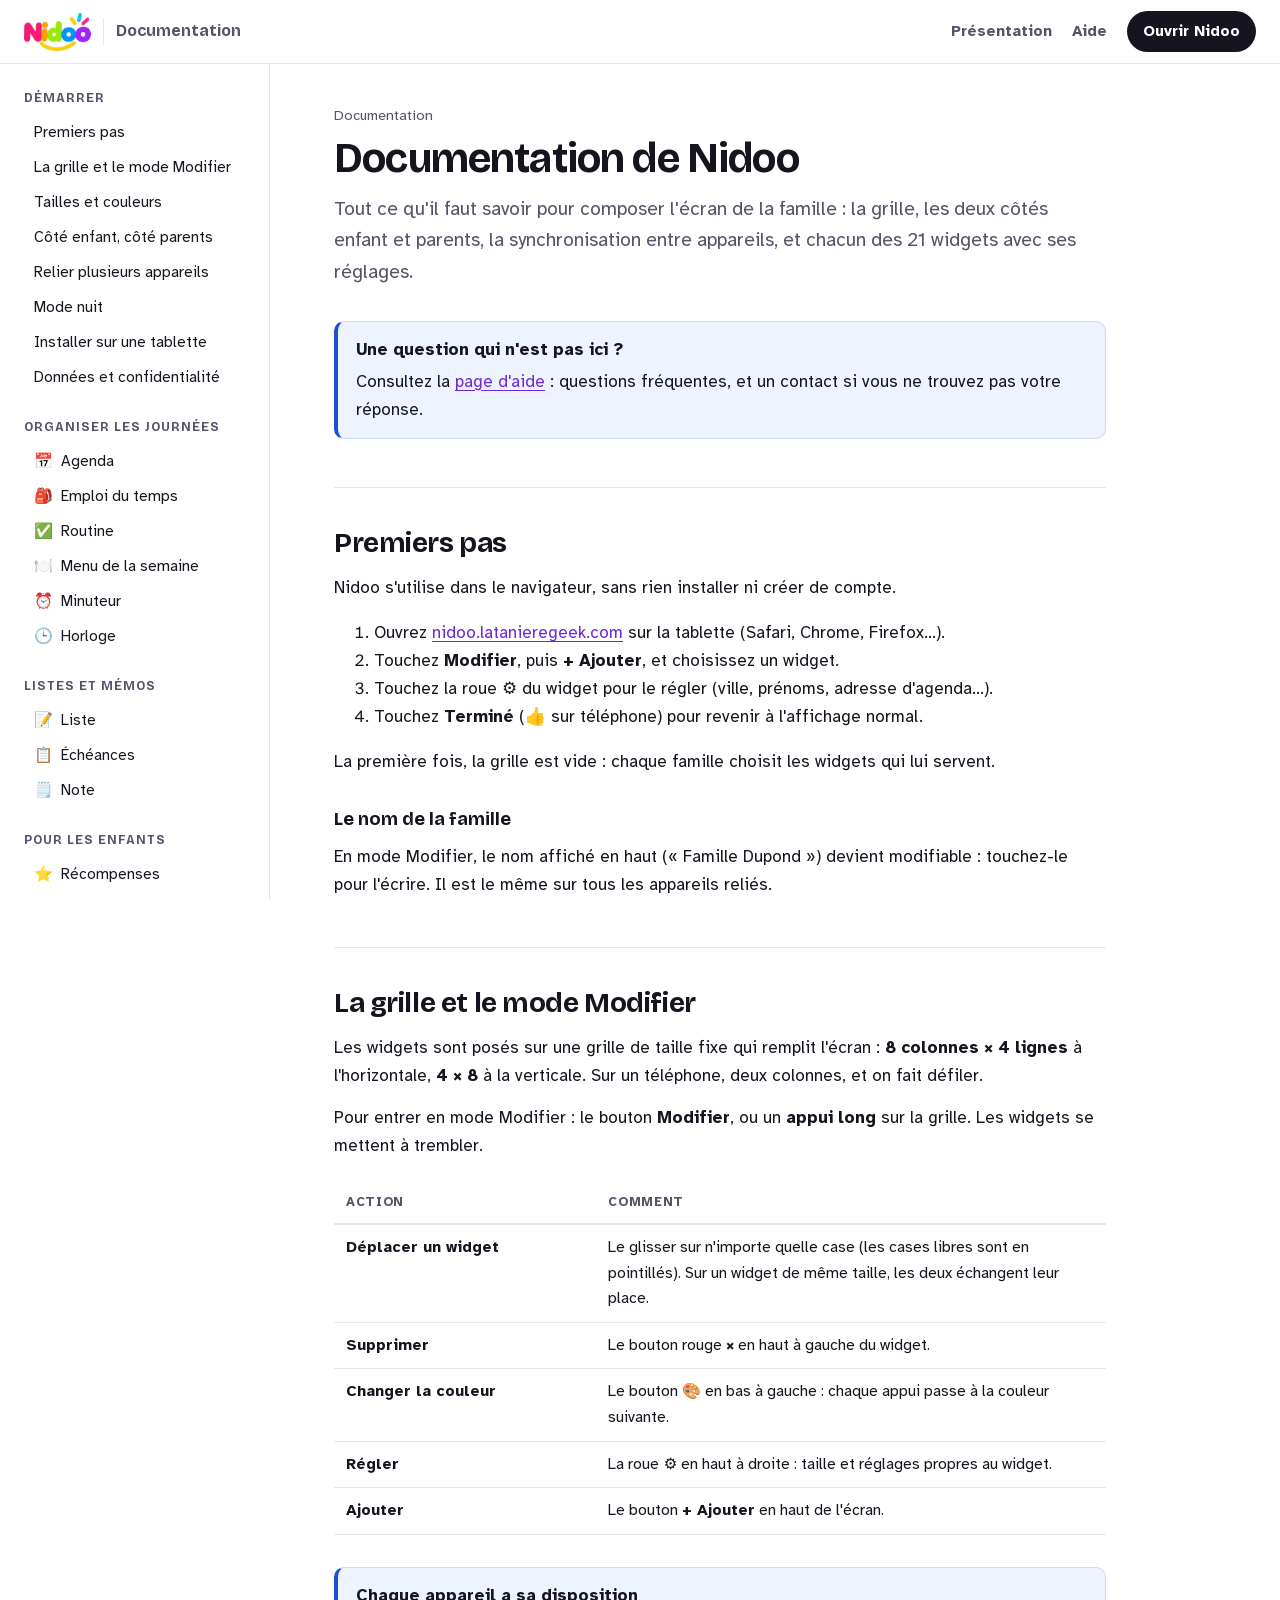
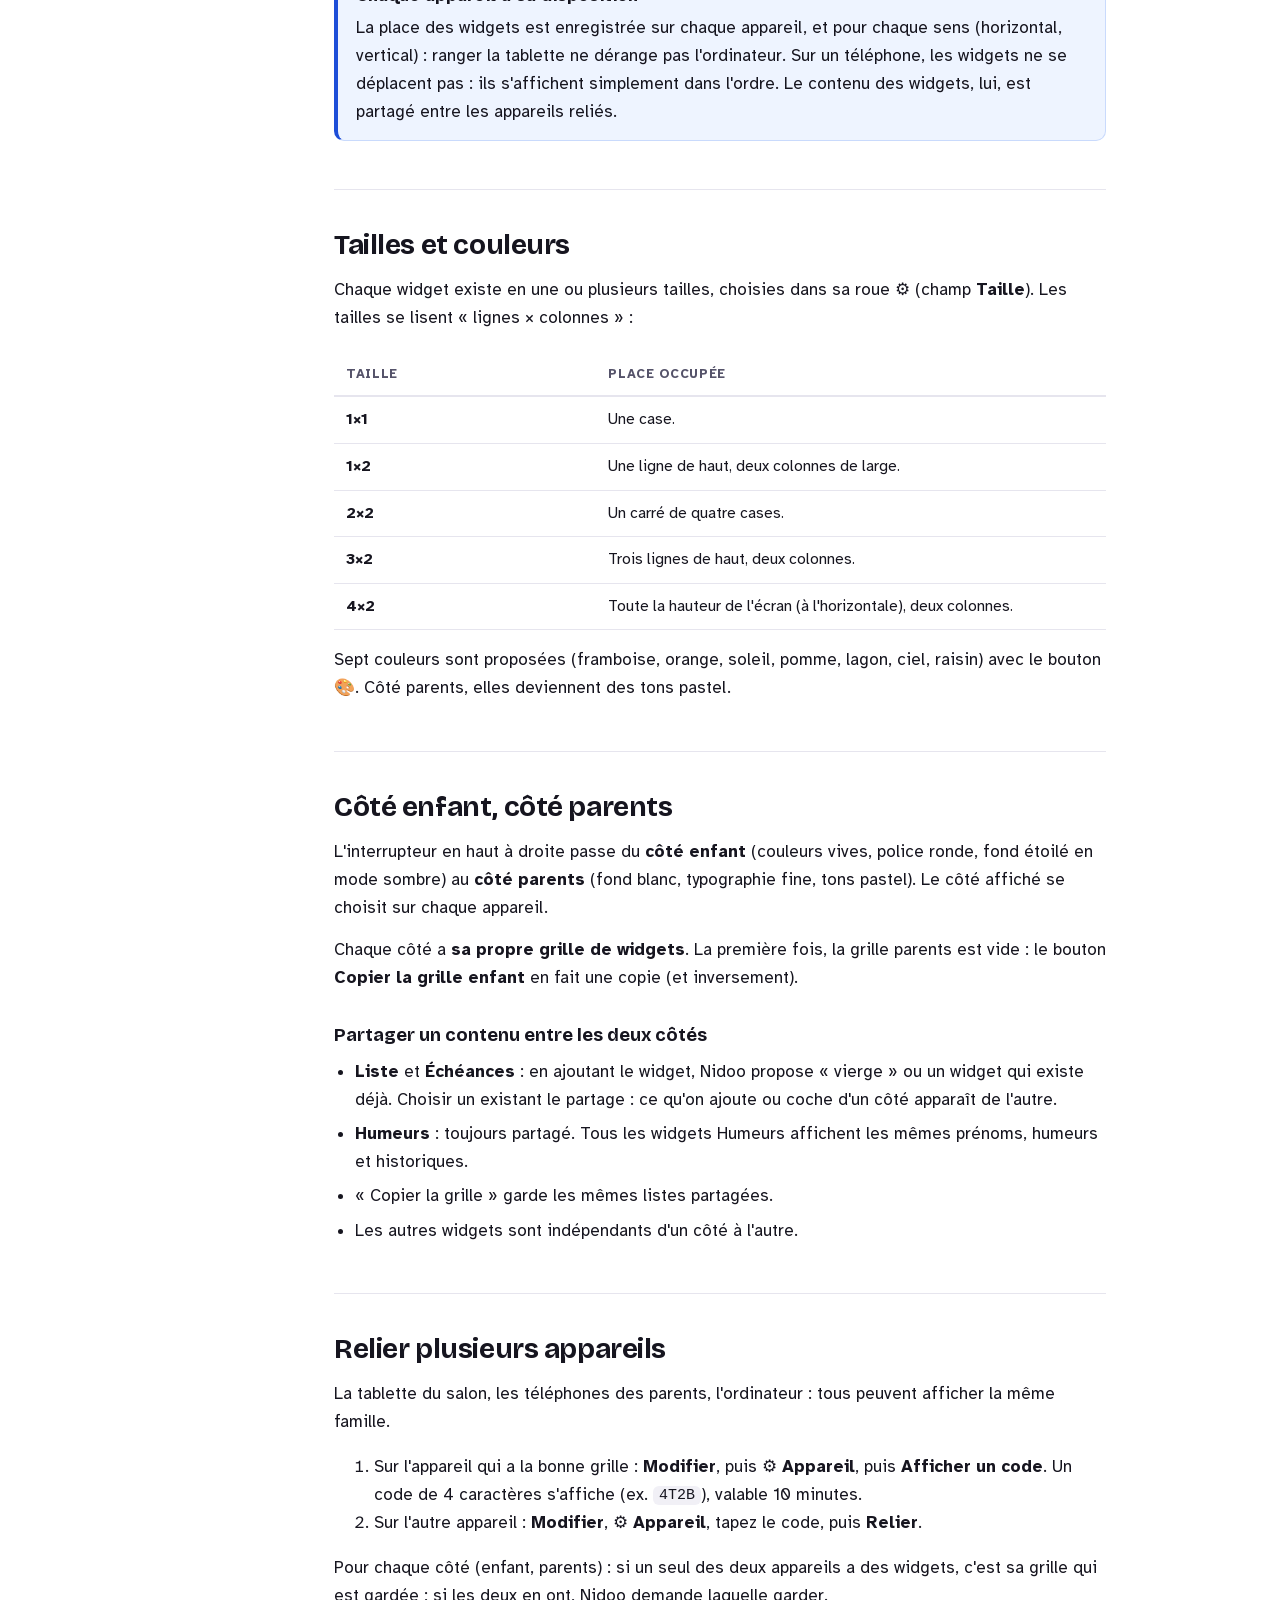
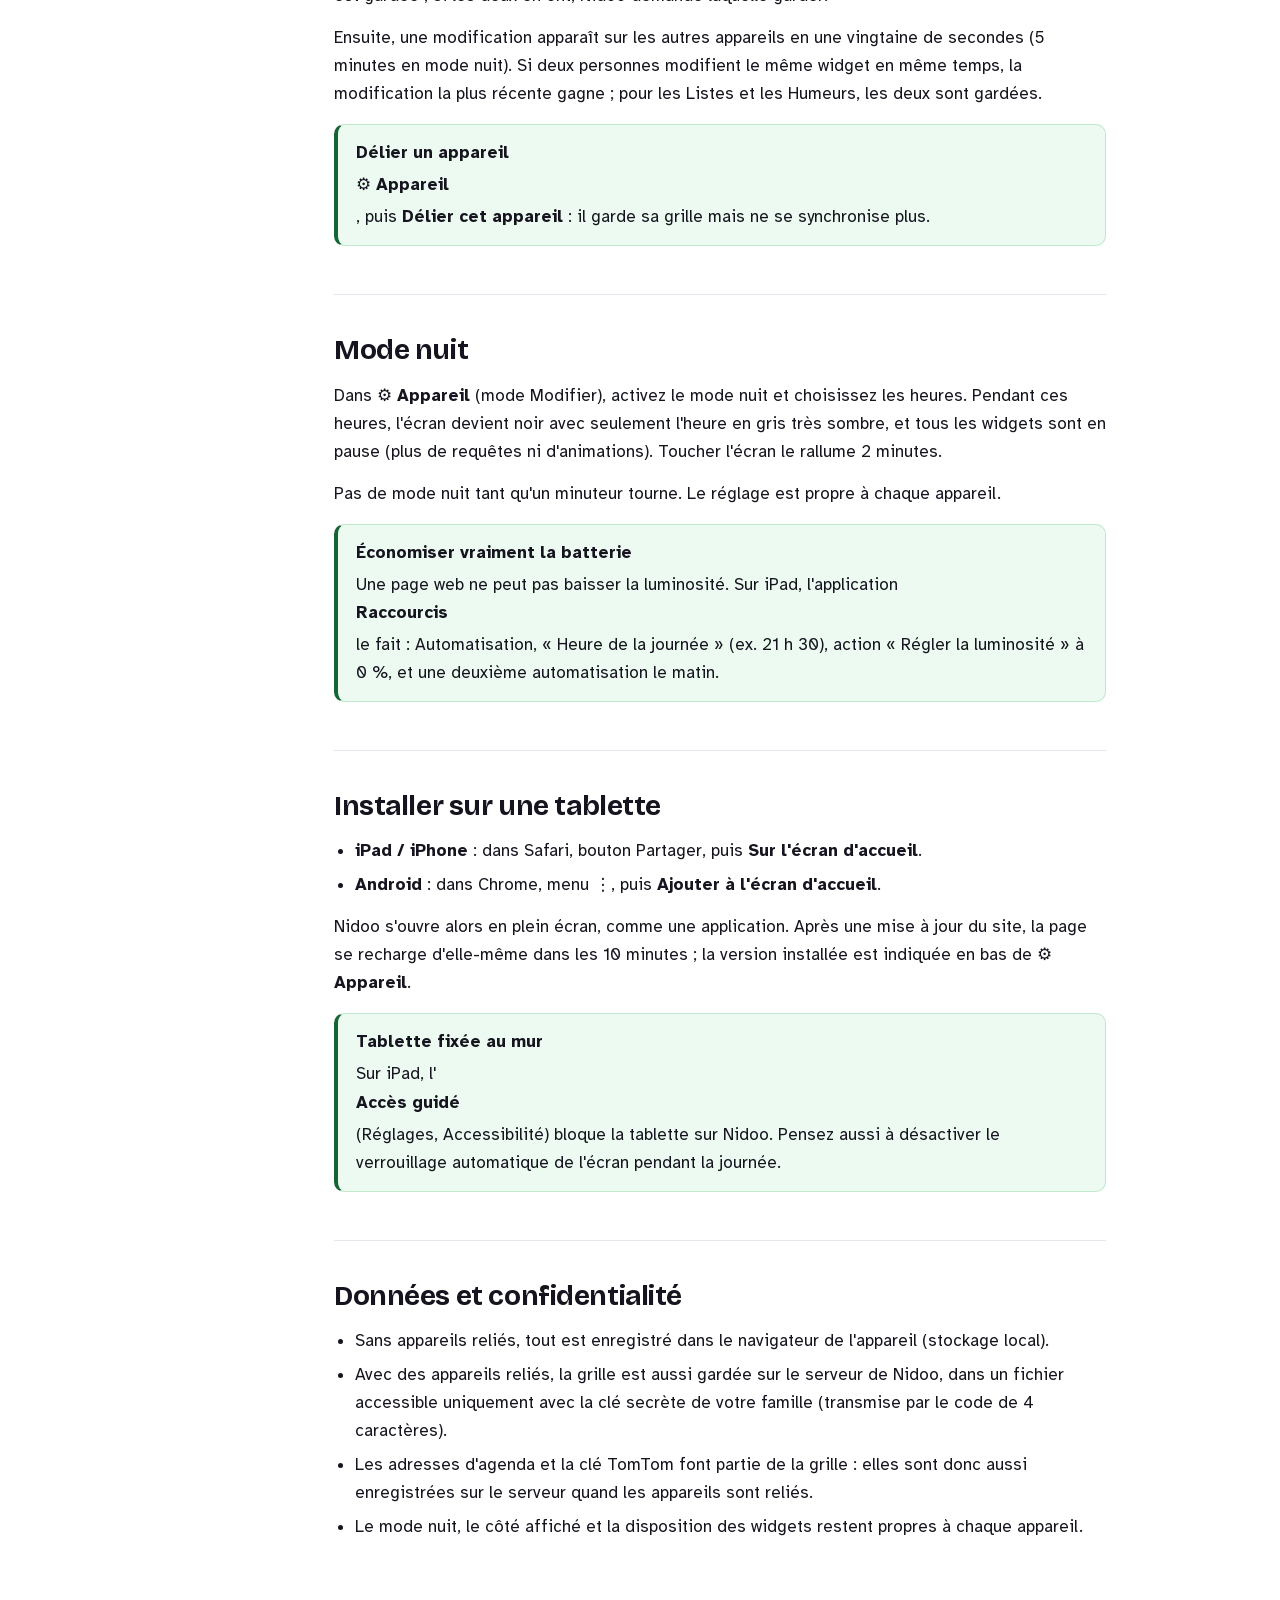
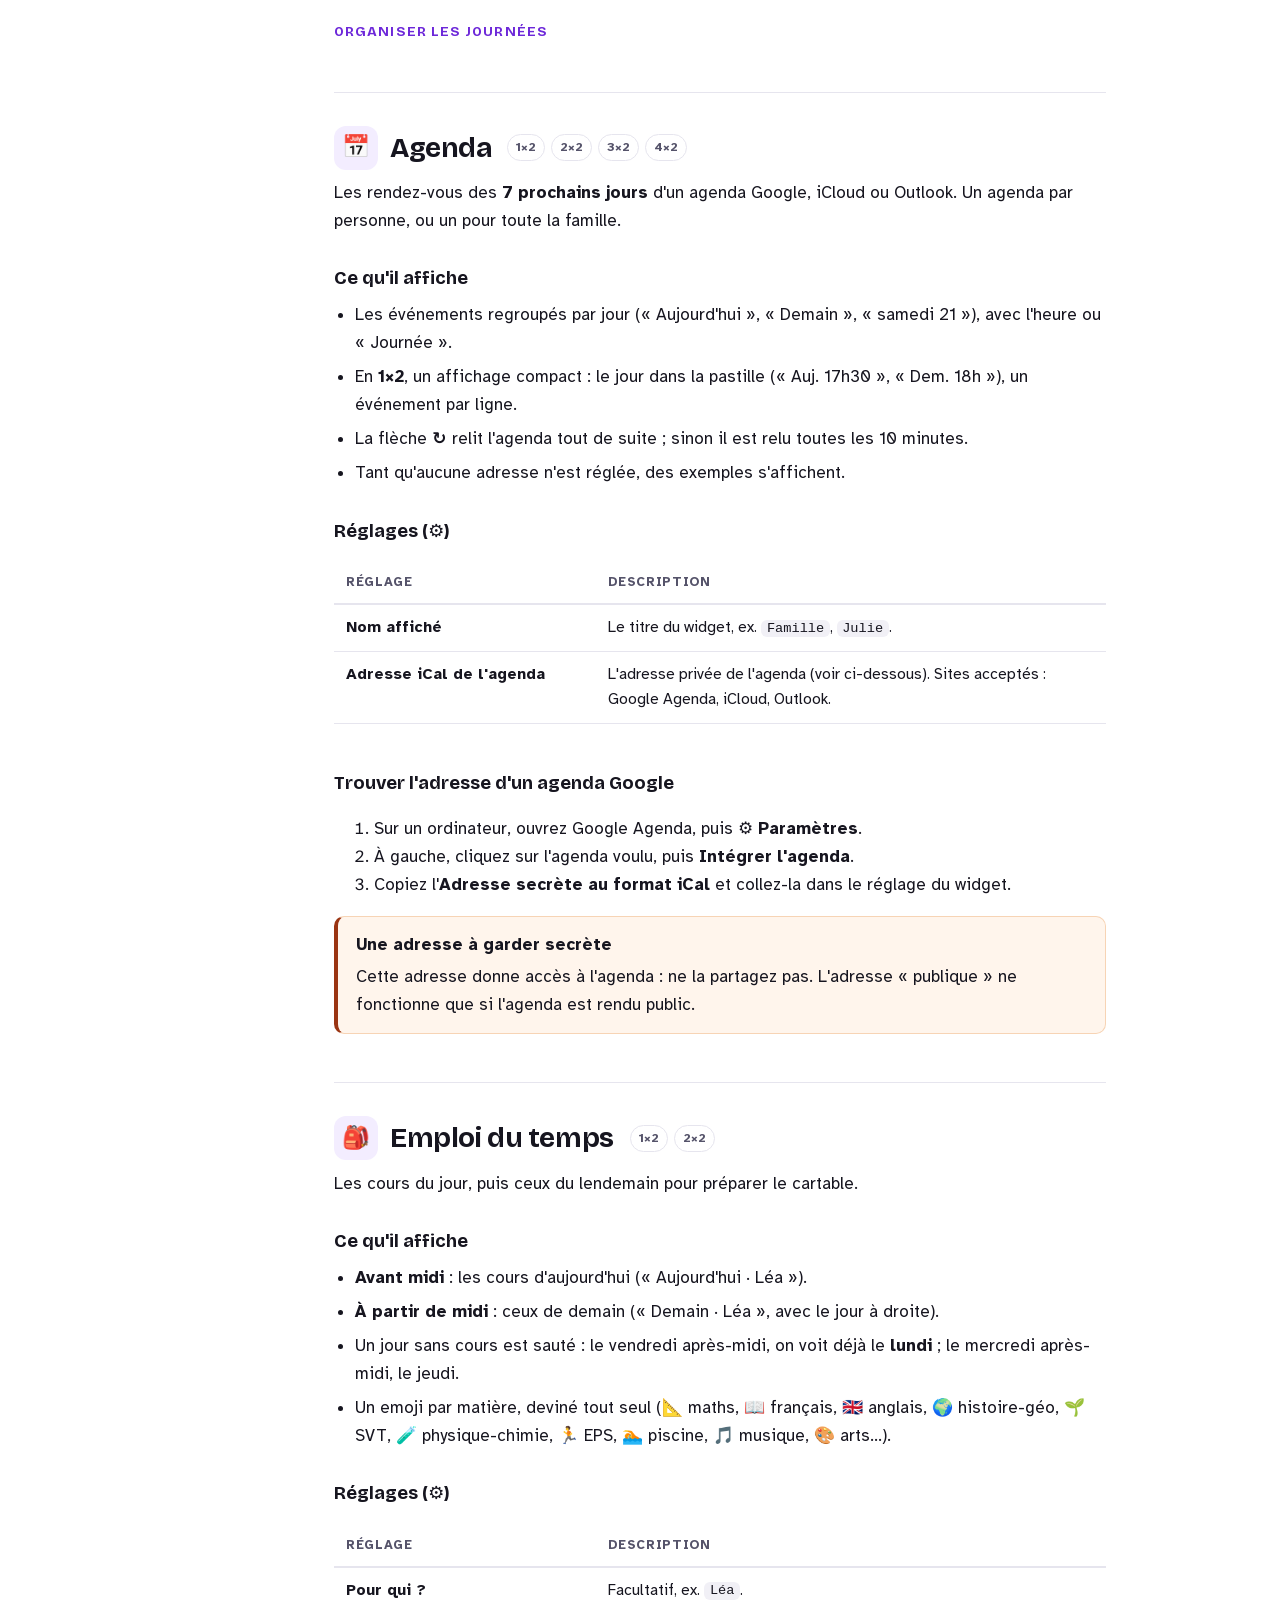
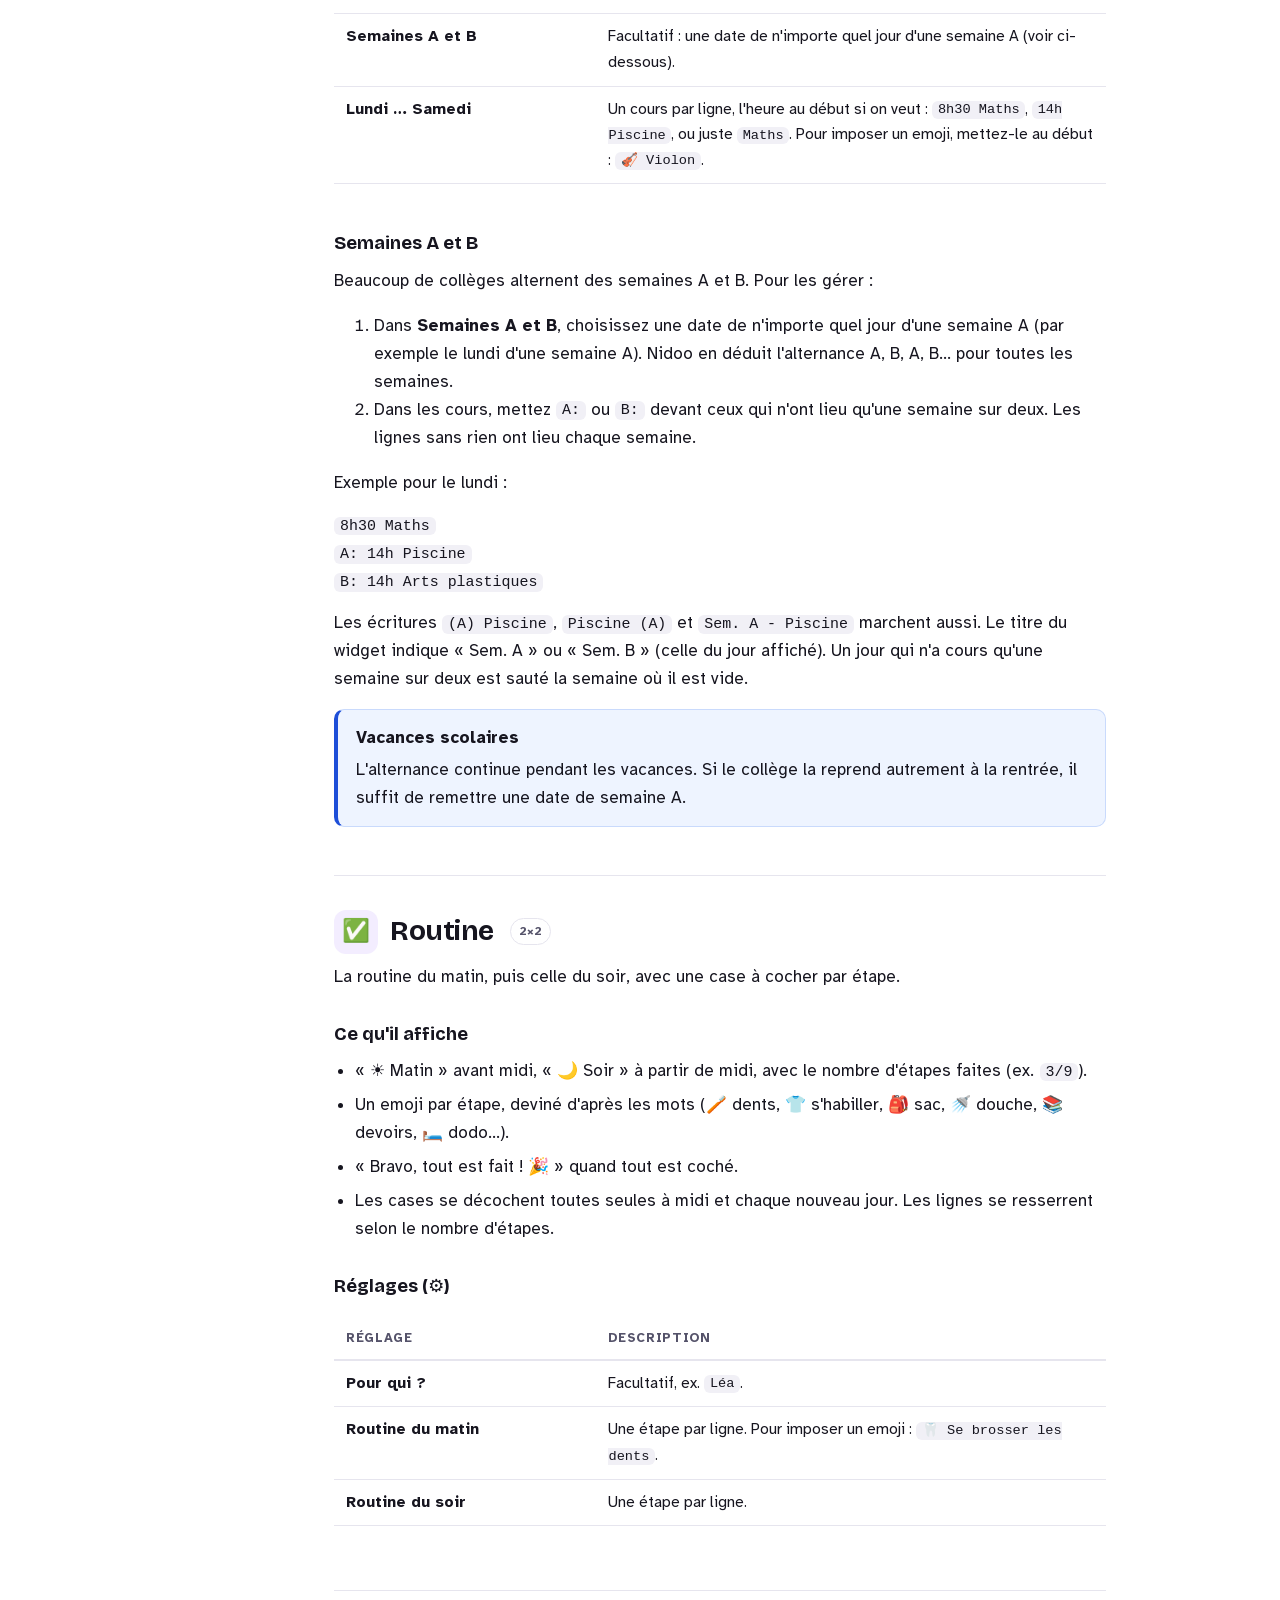
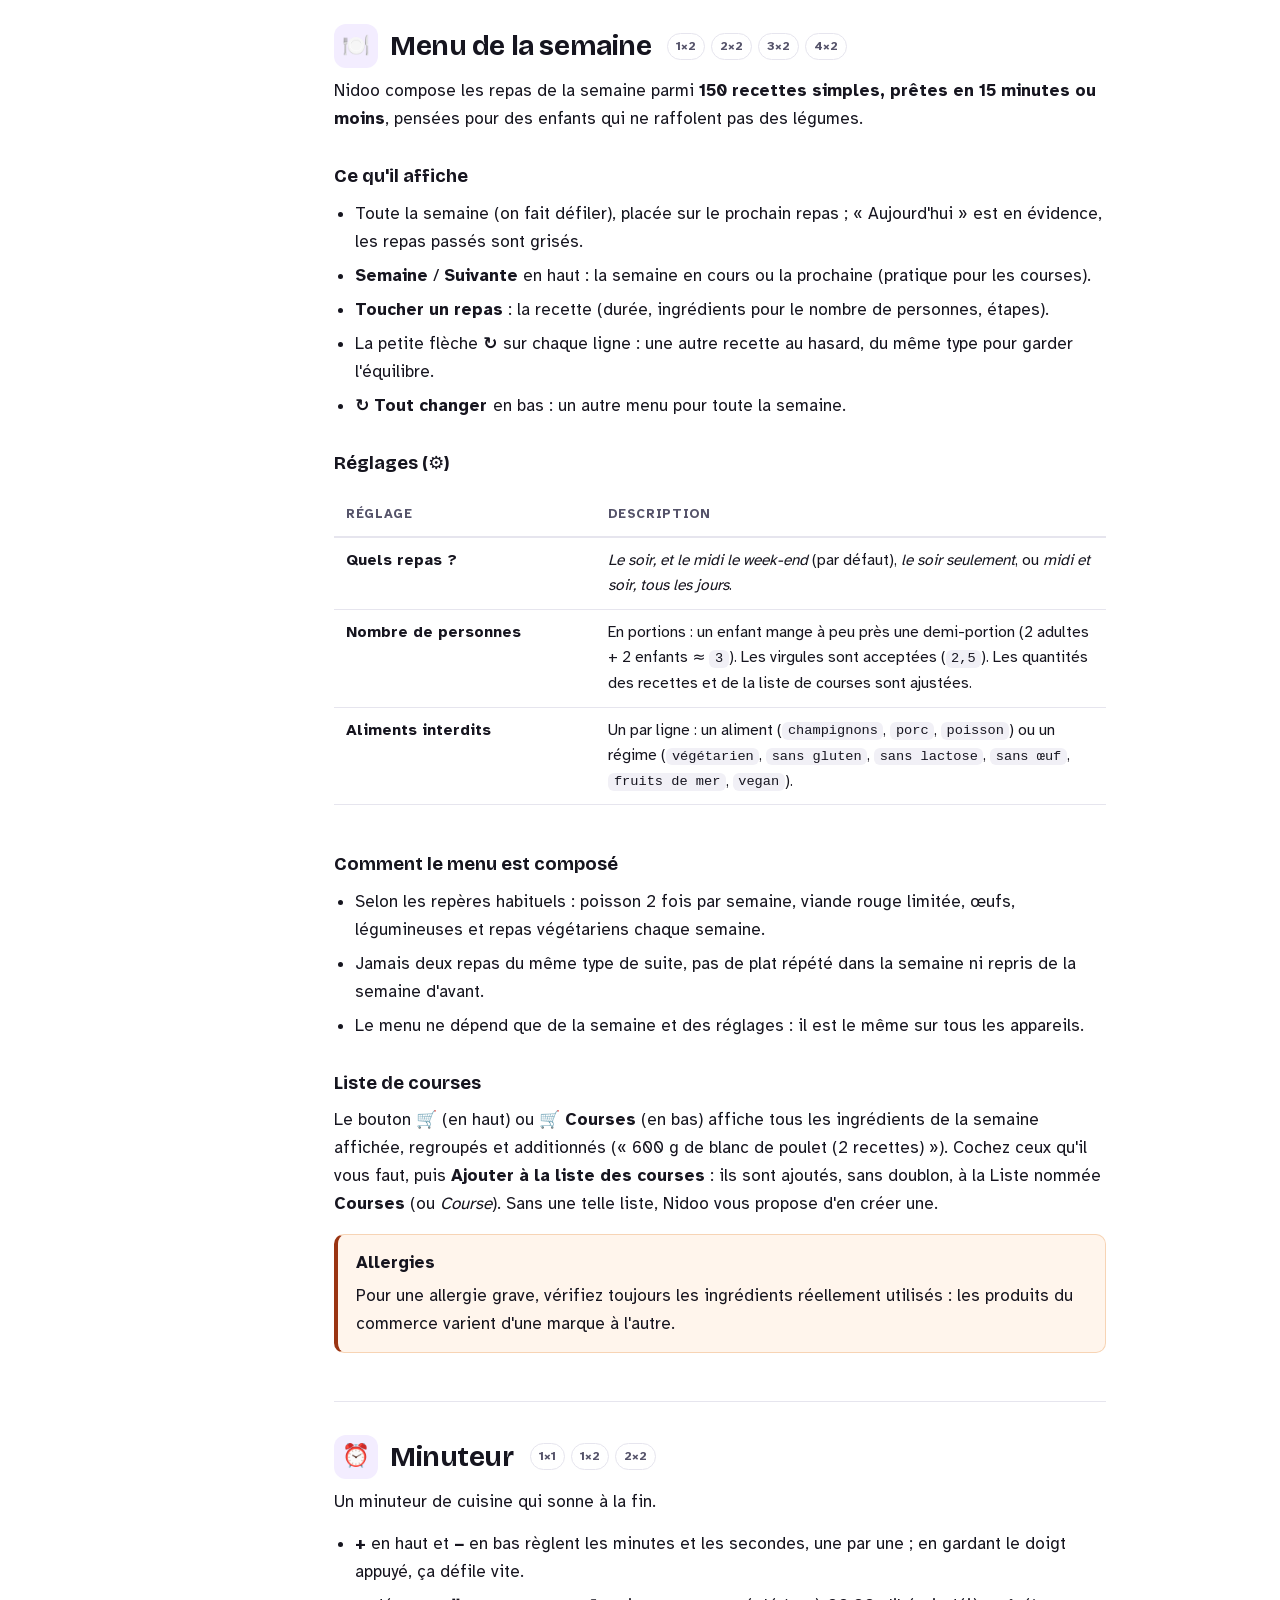
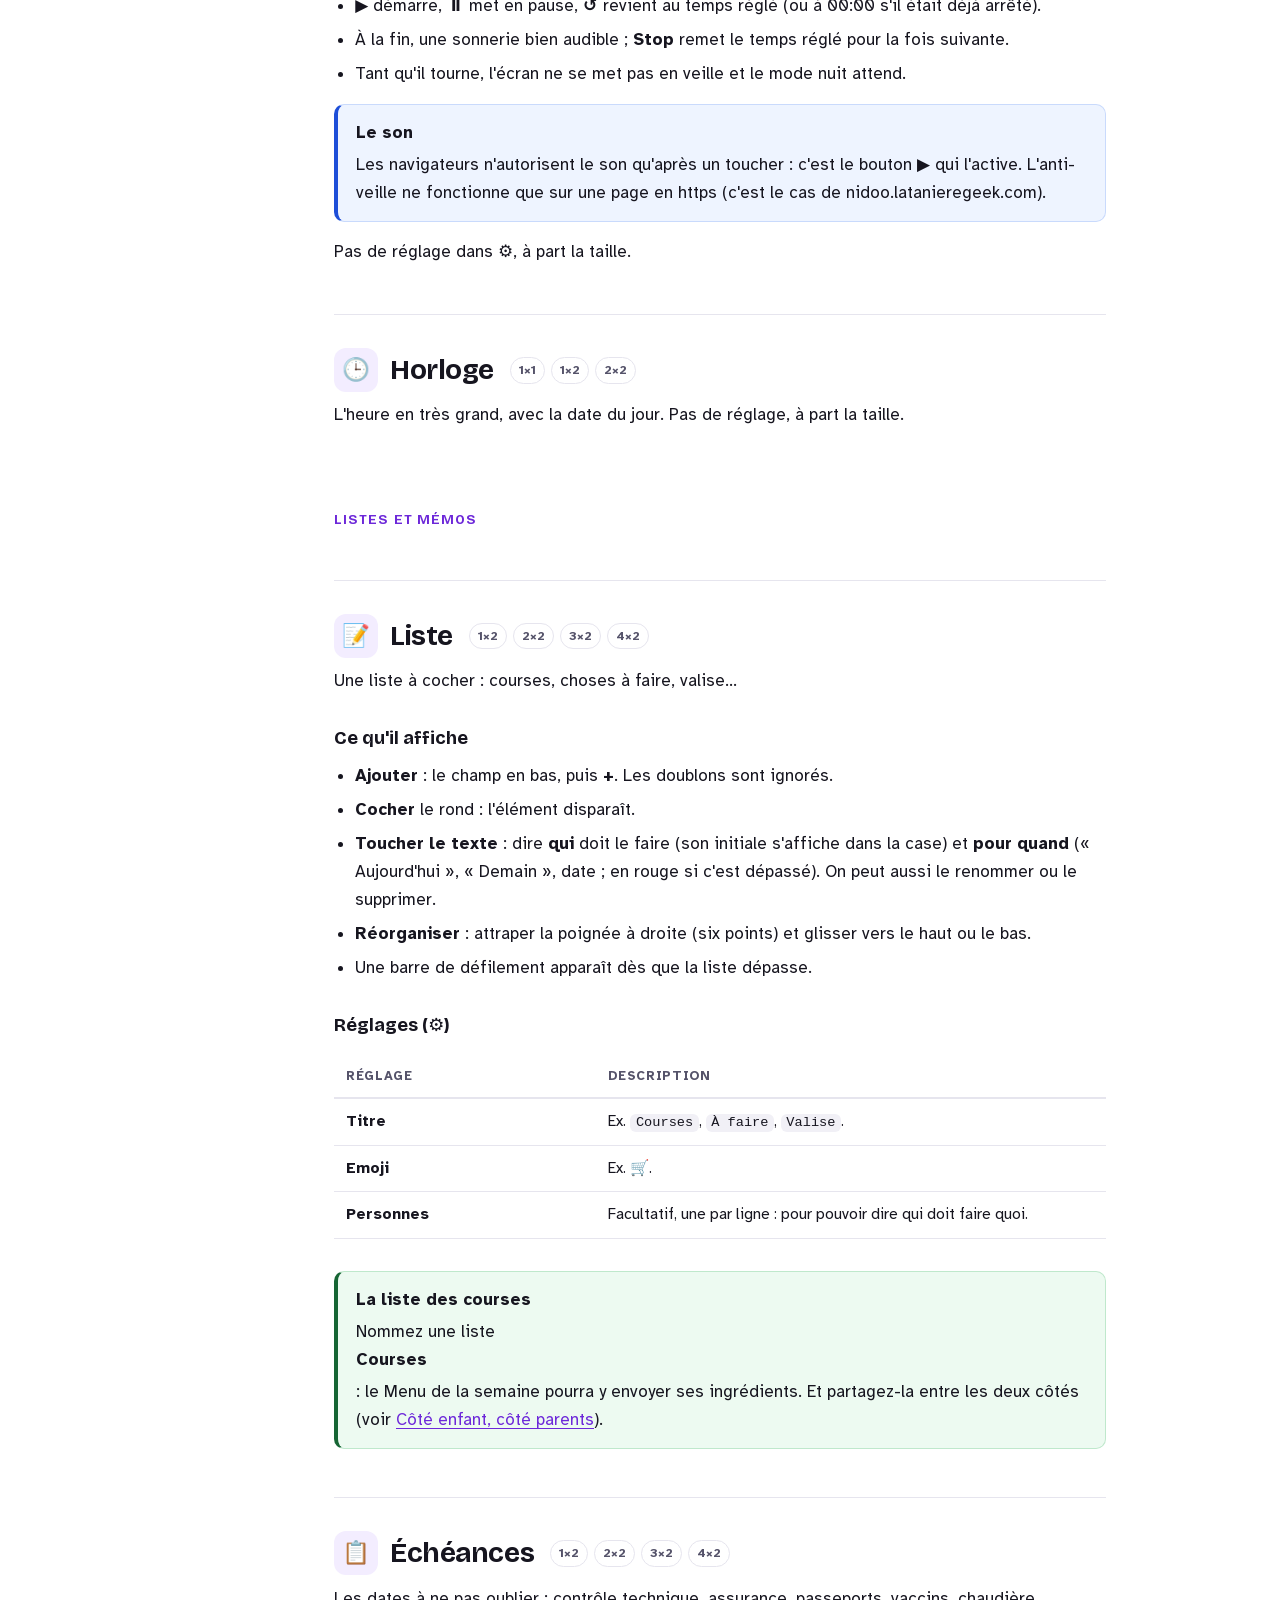
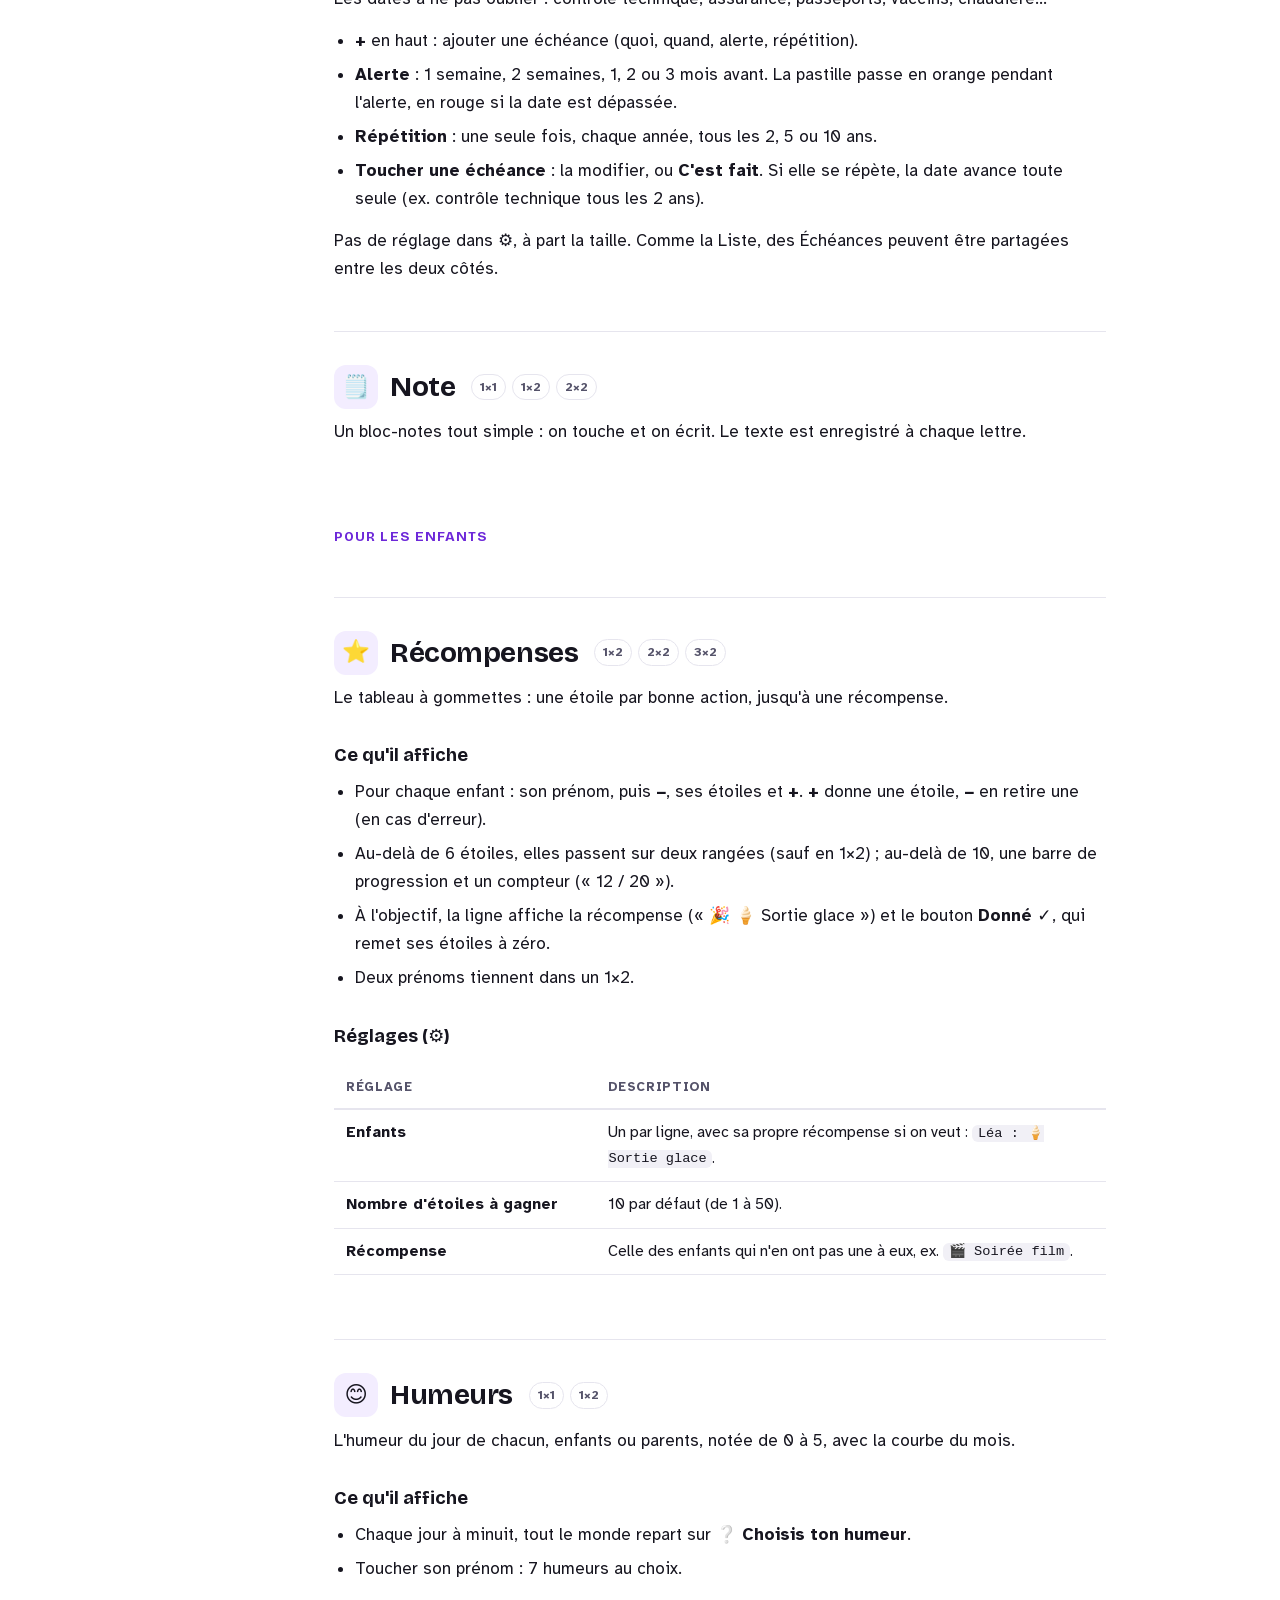
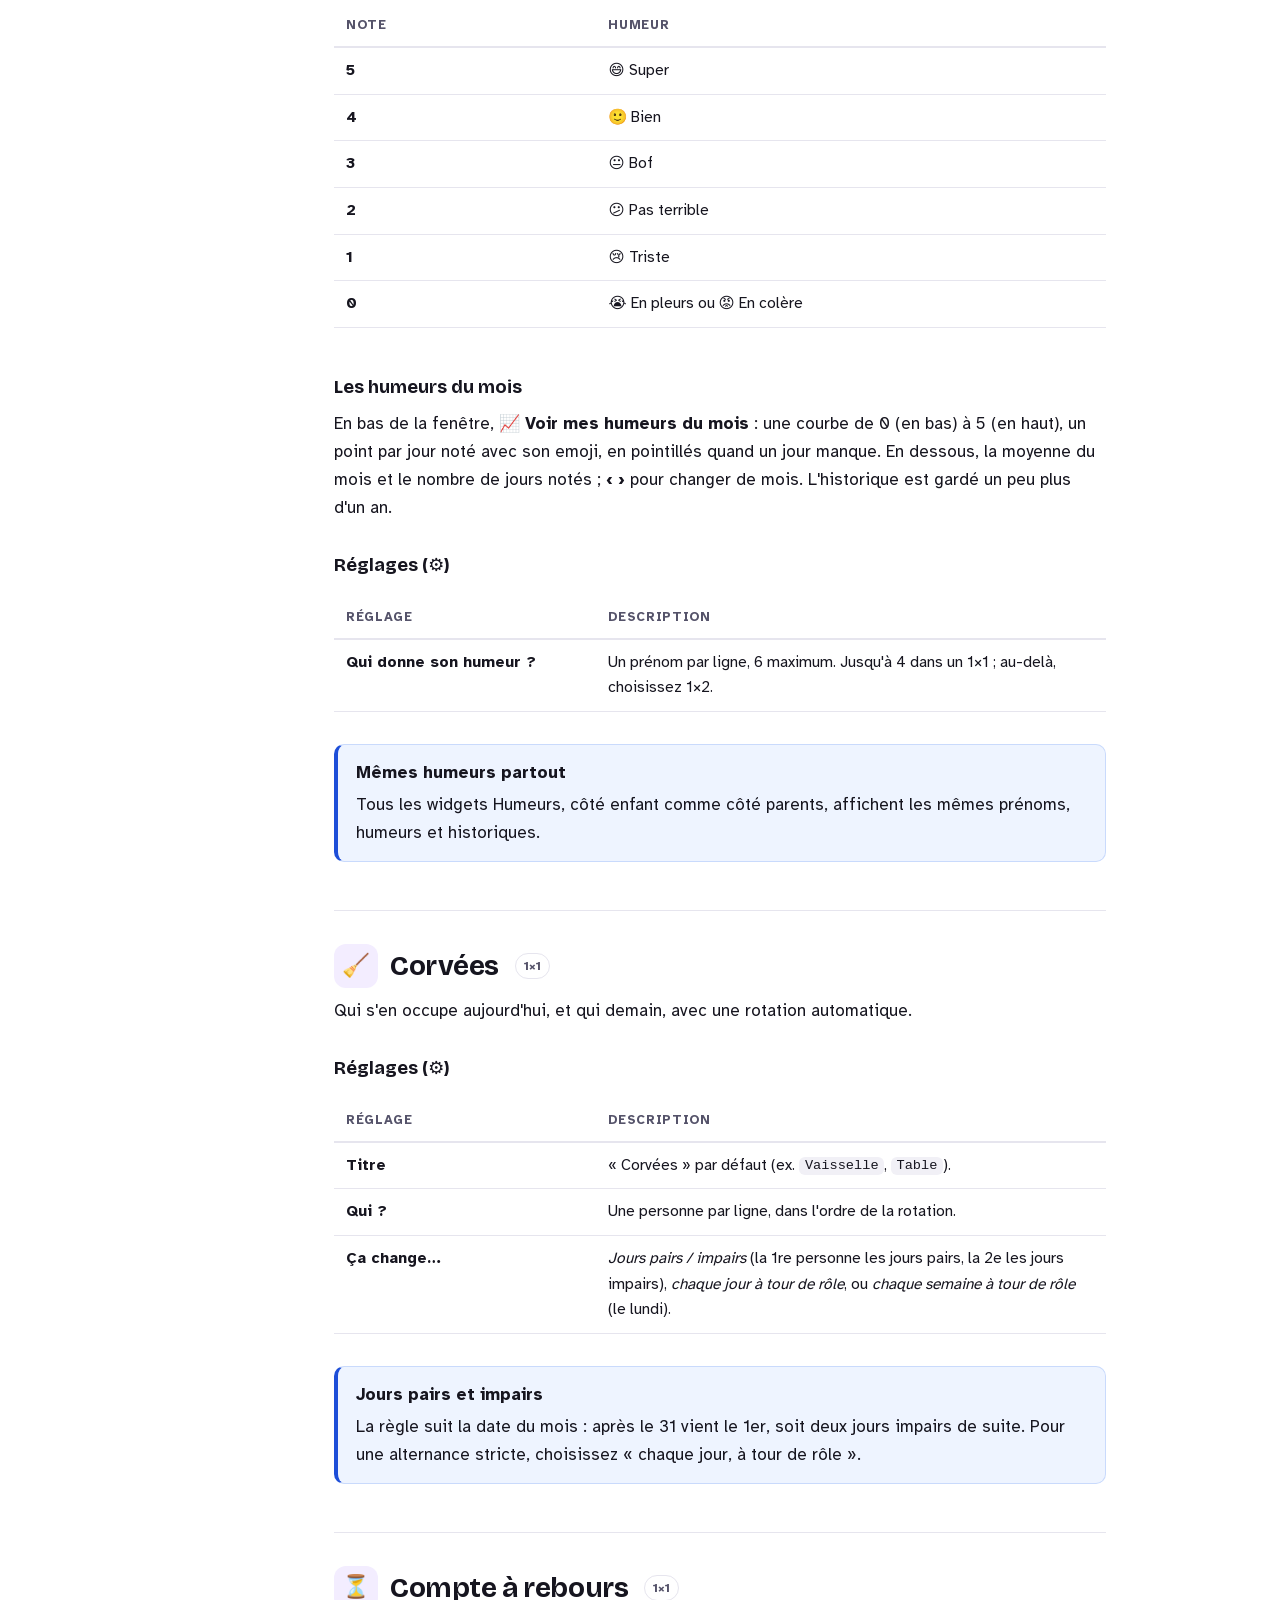
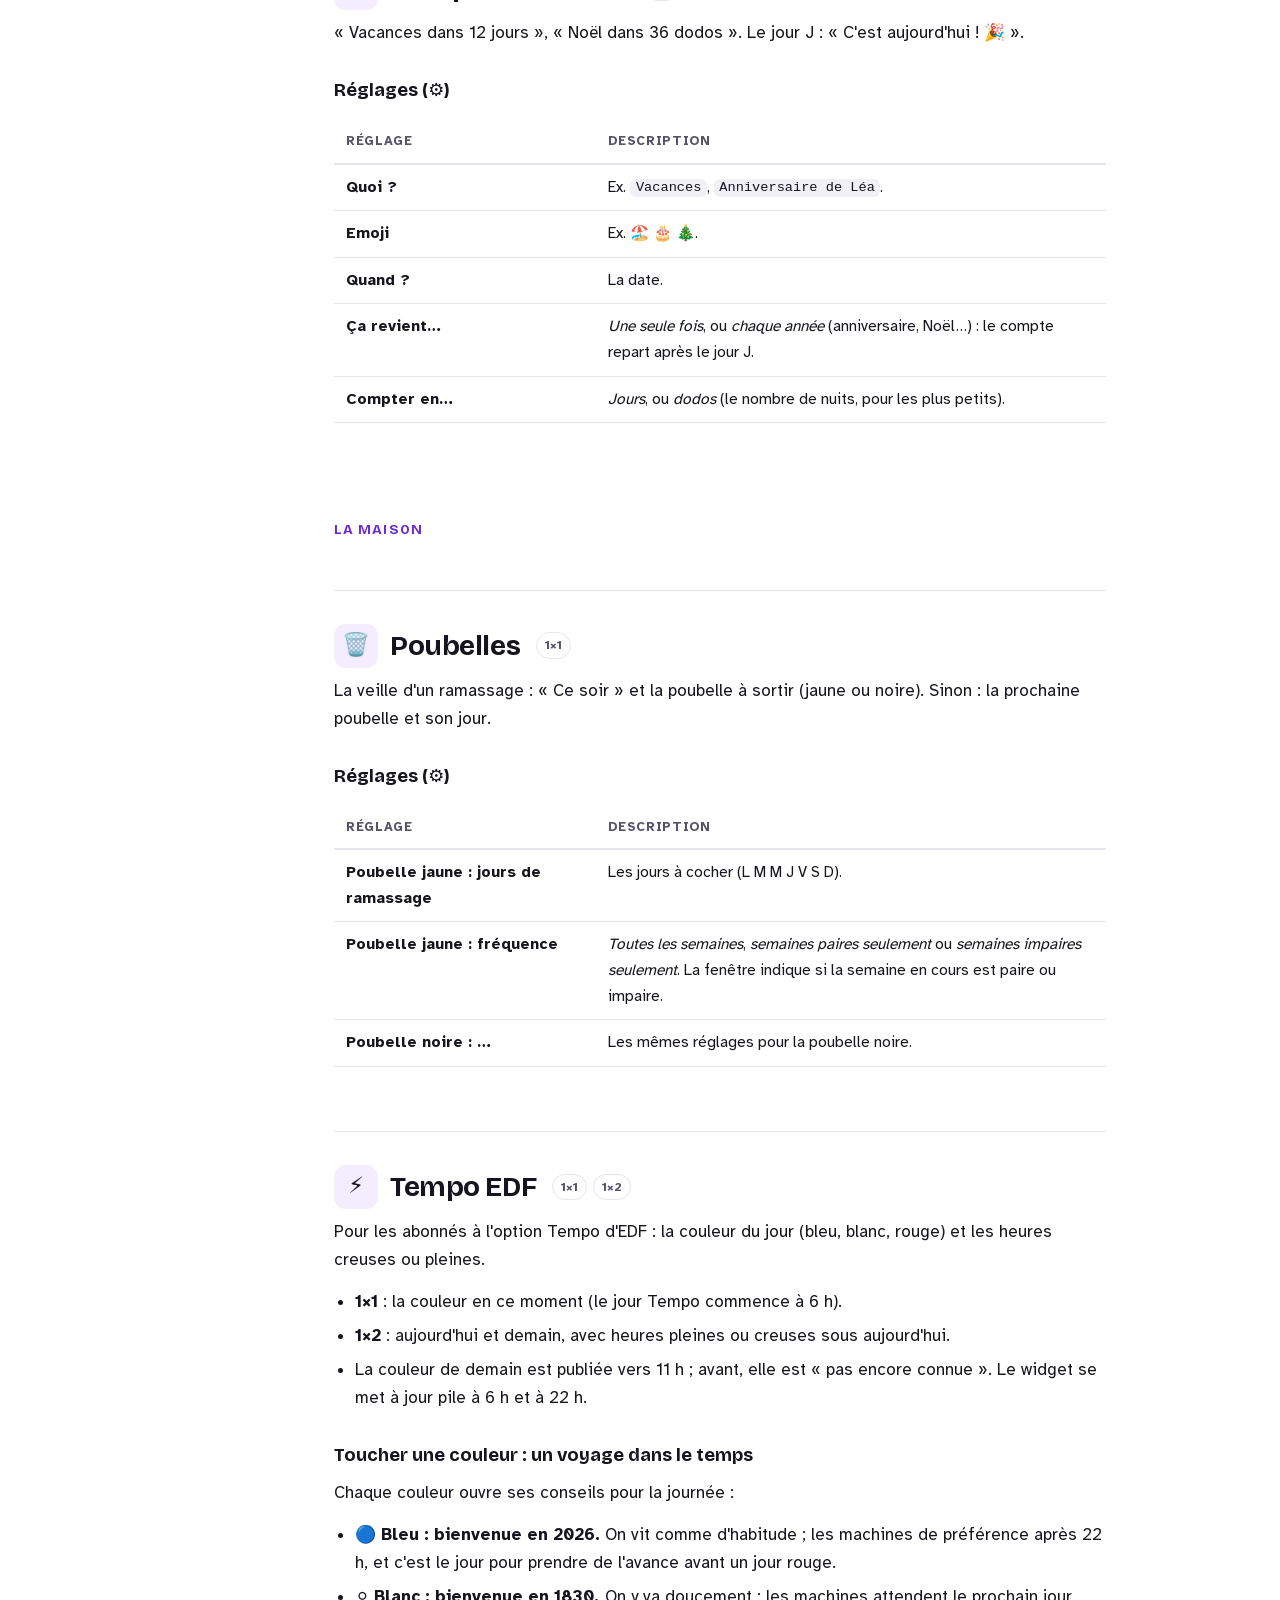
==== commit b22fafc5: "Tempo : toucher une couleur ouvre ses conseils (bleu = 2026, blanc = 1830, rouge = an 820) Co-Author" ====
--- a/doc/index.html
+++ b/doc/index.html
@@ -655,6 +655,13 @@
           <li><strong>1×2</strong> : aujourd'hui et demain, avec heures pleines ou creuses sous aujourd'hui.</li>
           <li>La couleur de demain est publiée vers 11 h ; avant, elle est « pas encore connue ». Le widget se met à jour pile à 6 h et à 22 h.</li>
         </ul>
+        <h3>Toucher une couleur : un voyage dans le temps</h3>
+        <p>Chaque couleur ouvre ses conseils pour la journée :</p>
+        <ul class="points">
+          <li><strong>🔵 Bleu : bienvenue en 2026.</strong> On vit comme d'habitude ; les machines de préférence après 22 h, et c'est le jour pour prendre de l'avance avant un jour rouge.</li>
+          <li><strong>⚪ Blanc : bienvenue en 1830.</strong> On y va doucement : les machines attendent le prochain jour bleu si possible, moins d'écrans, chauffage à 19 °C.</li>
+          <li><strong>🔴 Rouge : bienvenue en l'an 820.</strong> Retour au Moyen Âge : vaisselle à la main, multiprises coupées, repas froids ou dehors, pulls et plaids ; ce qui ne peut pas attendre, après 22 h.</li>
+        </ul>
         <p>Pas de réglage, à part la taille. Données : api-couleur-tempo.fr, gratuit.</p>
       </section>
 
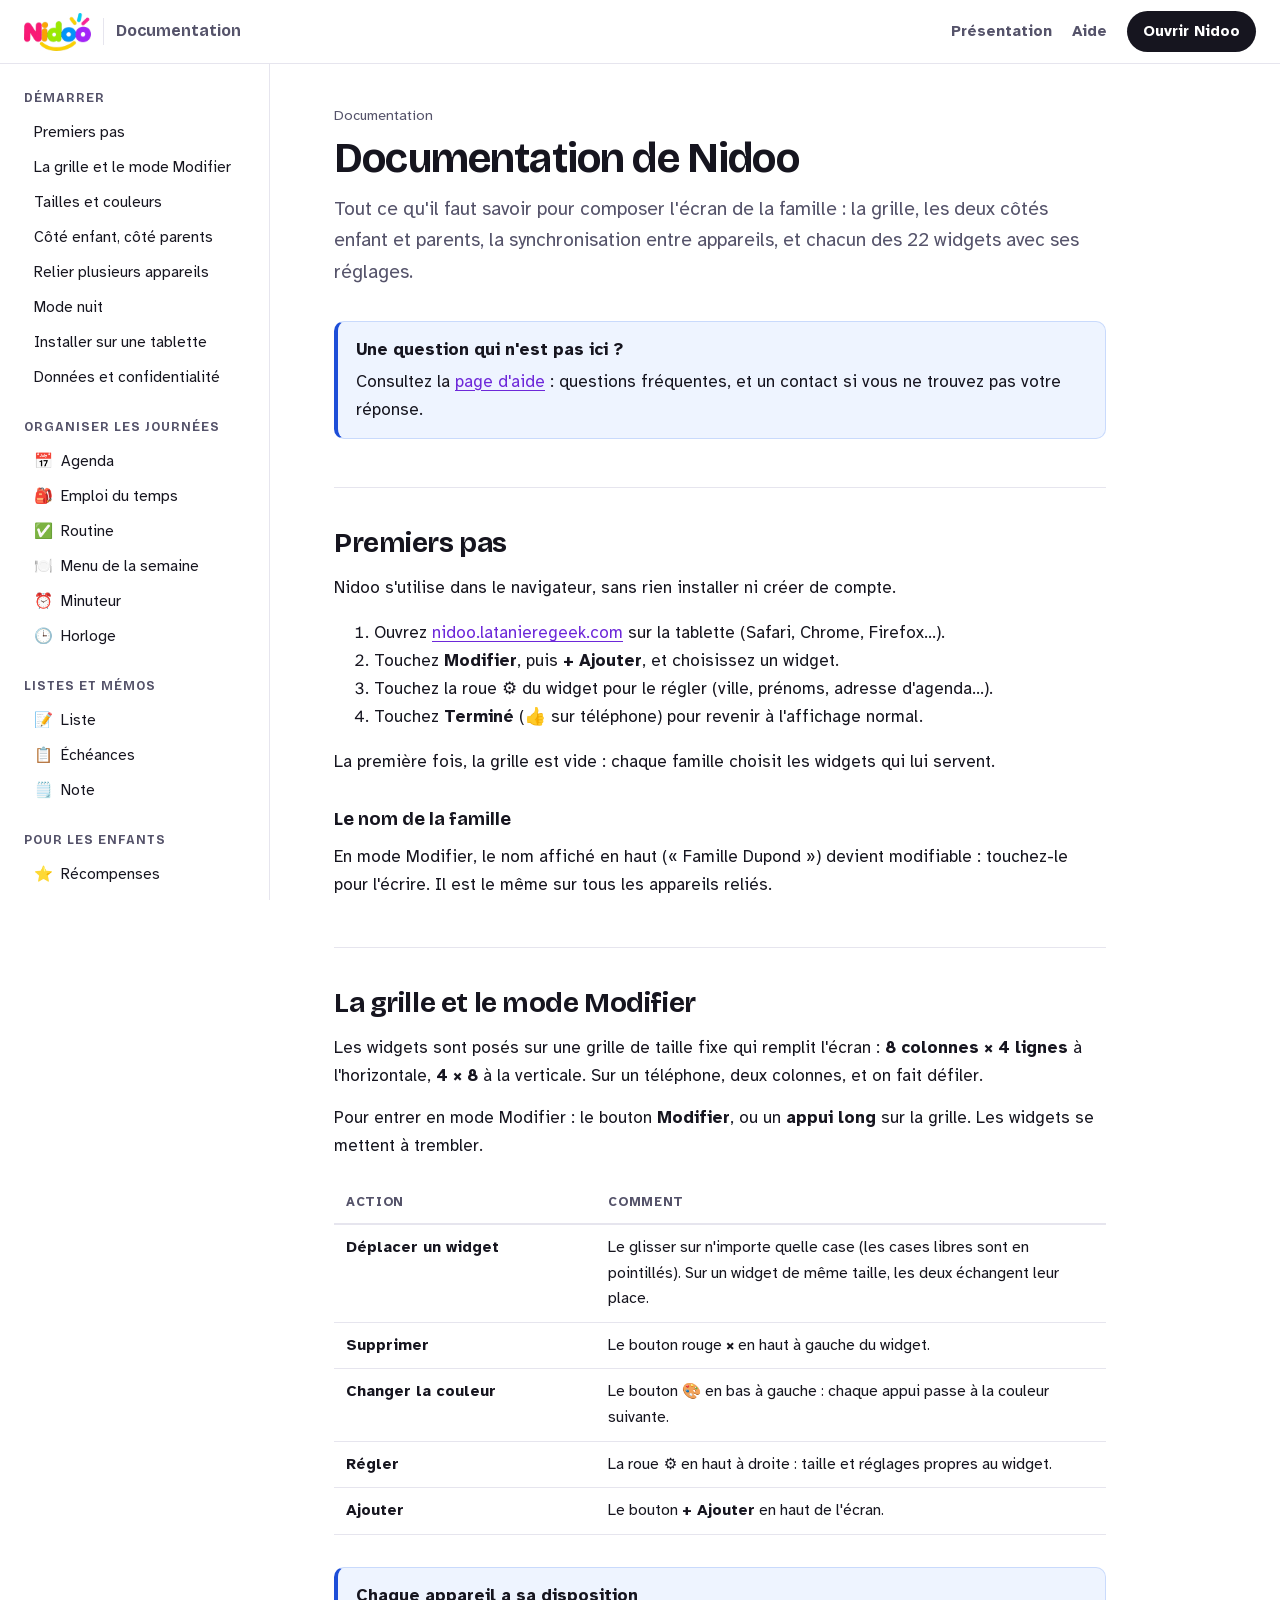
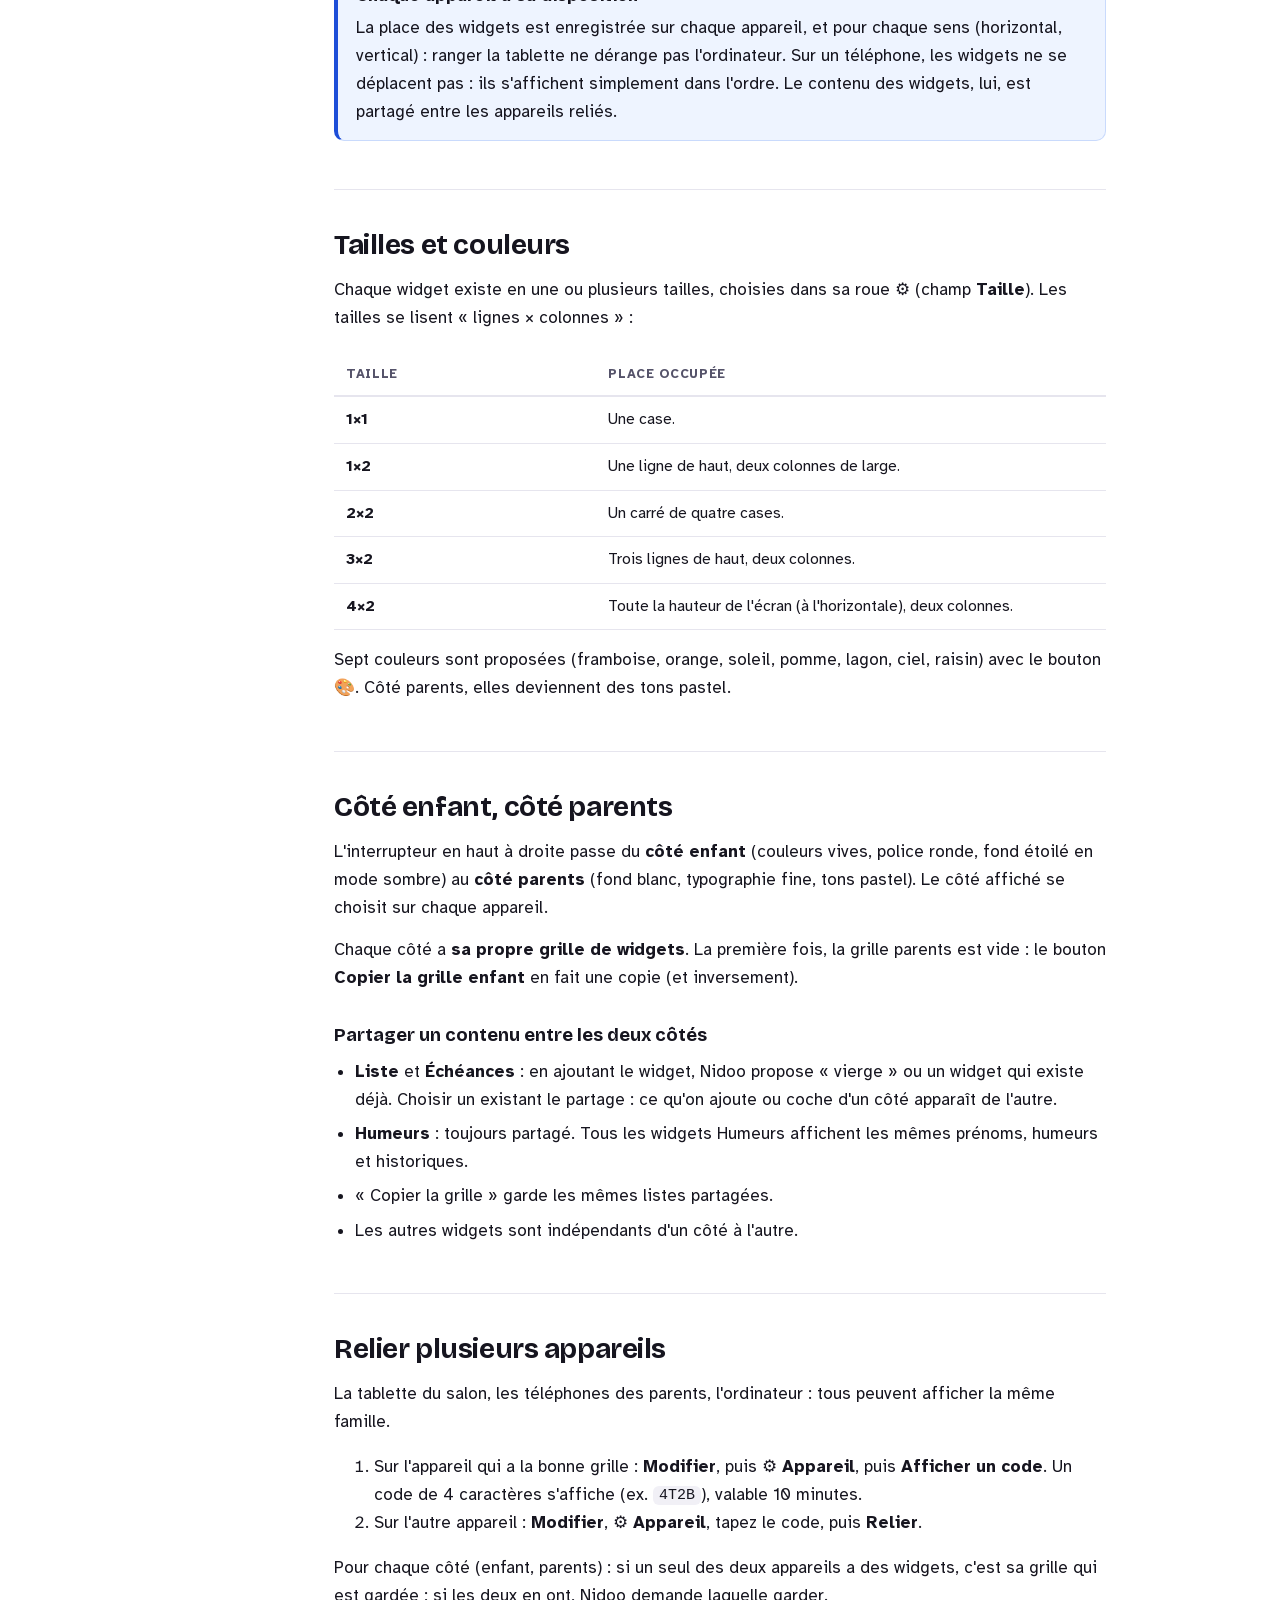
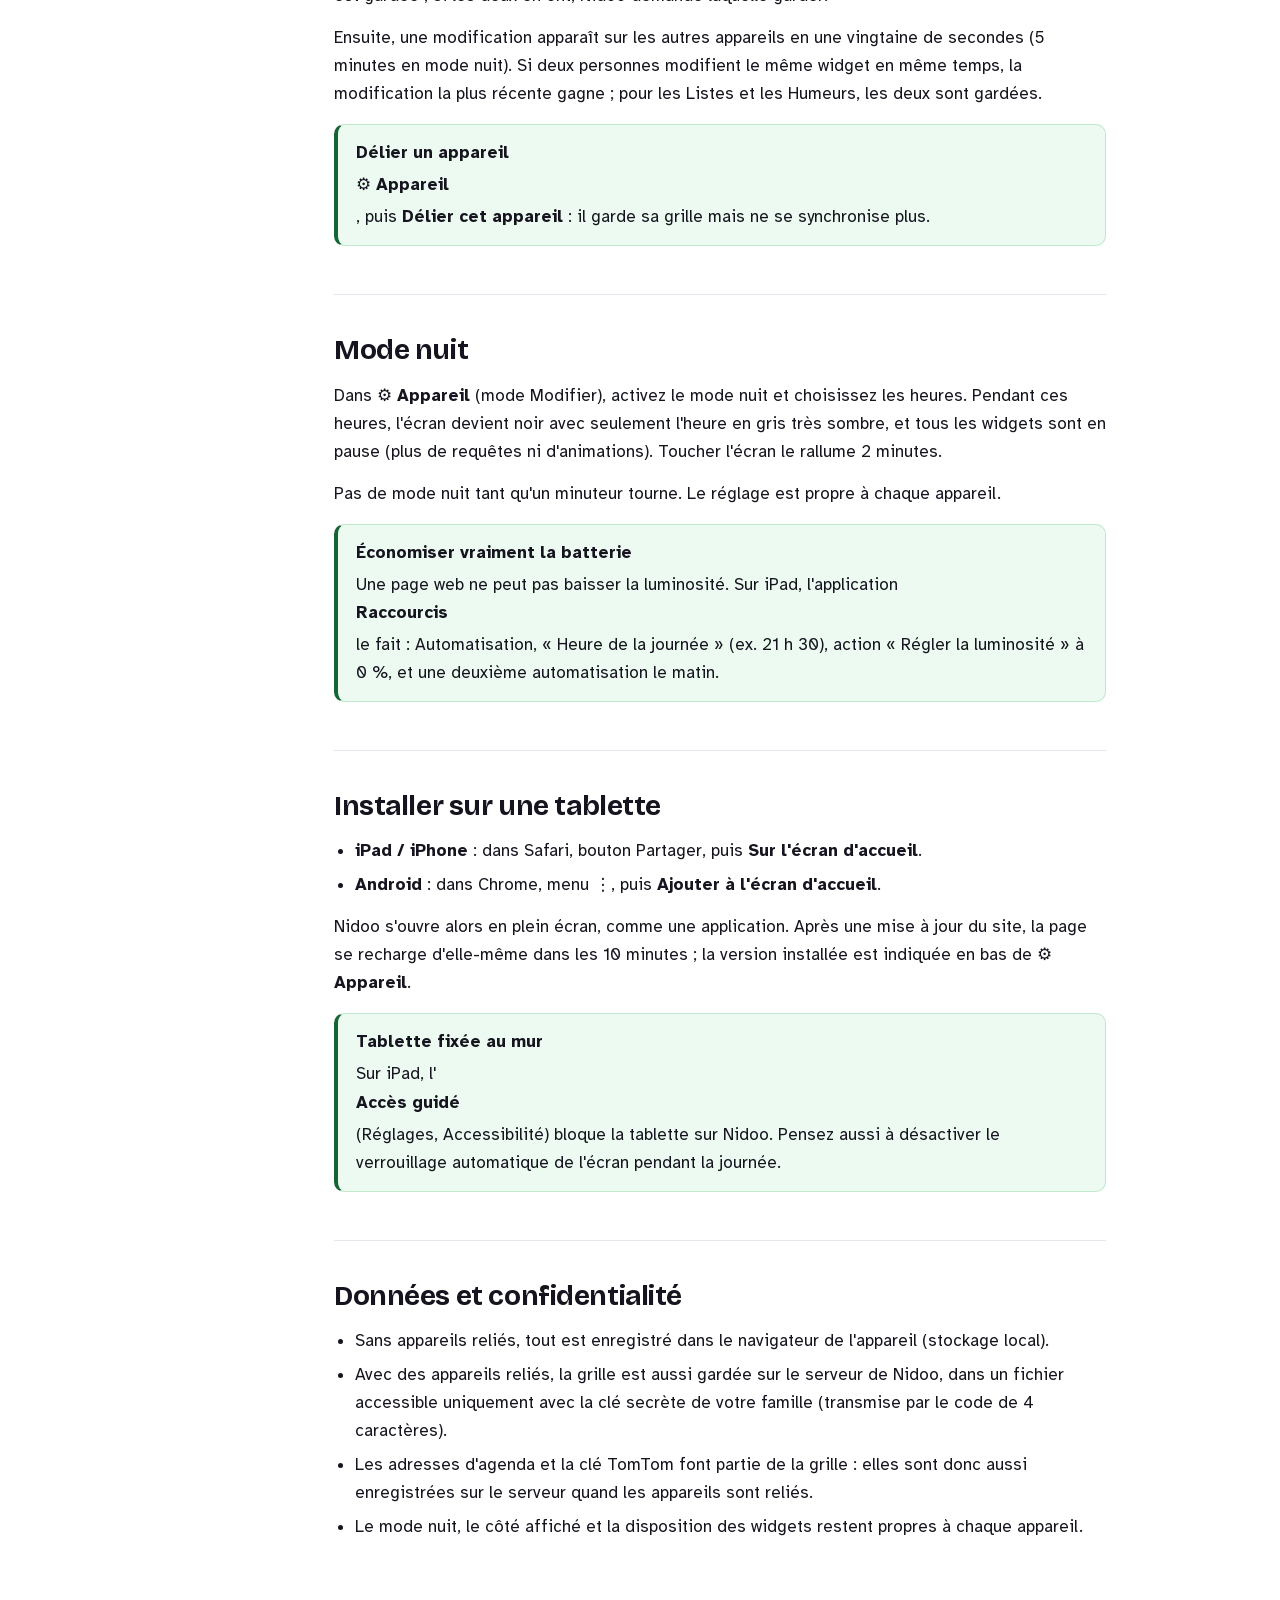
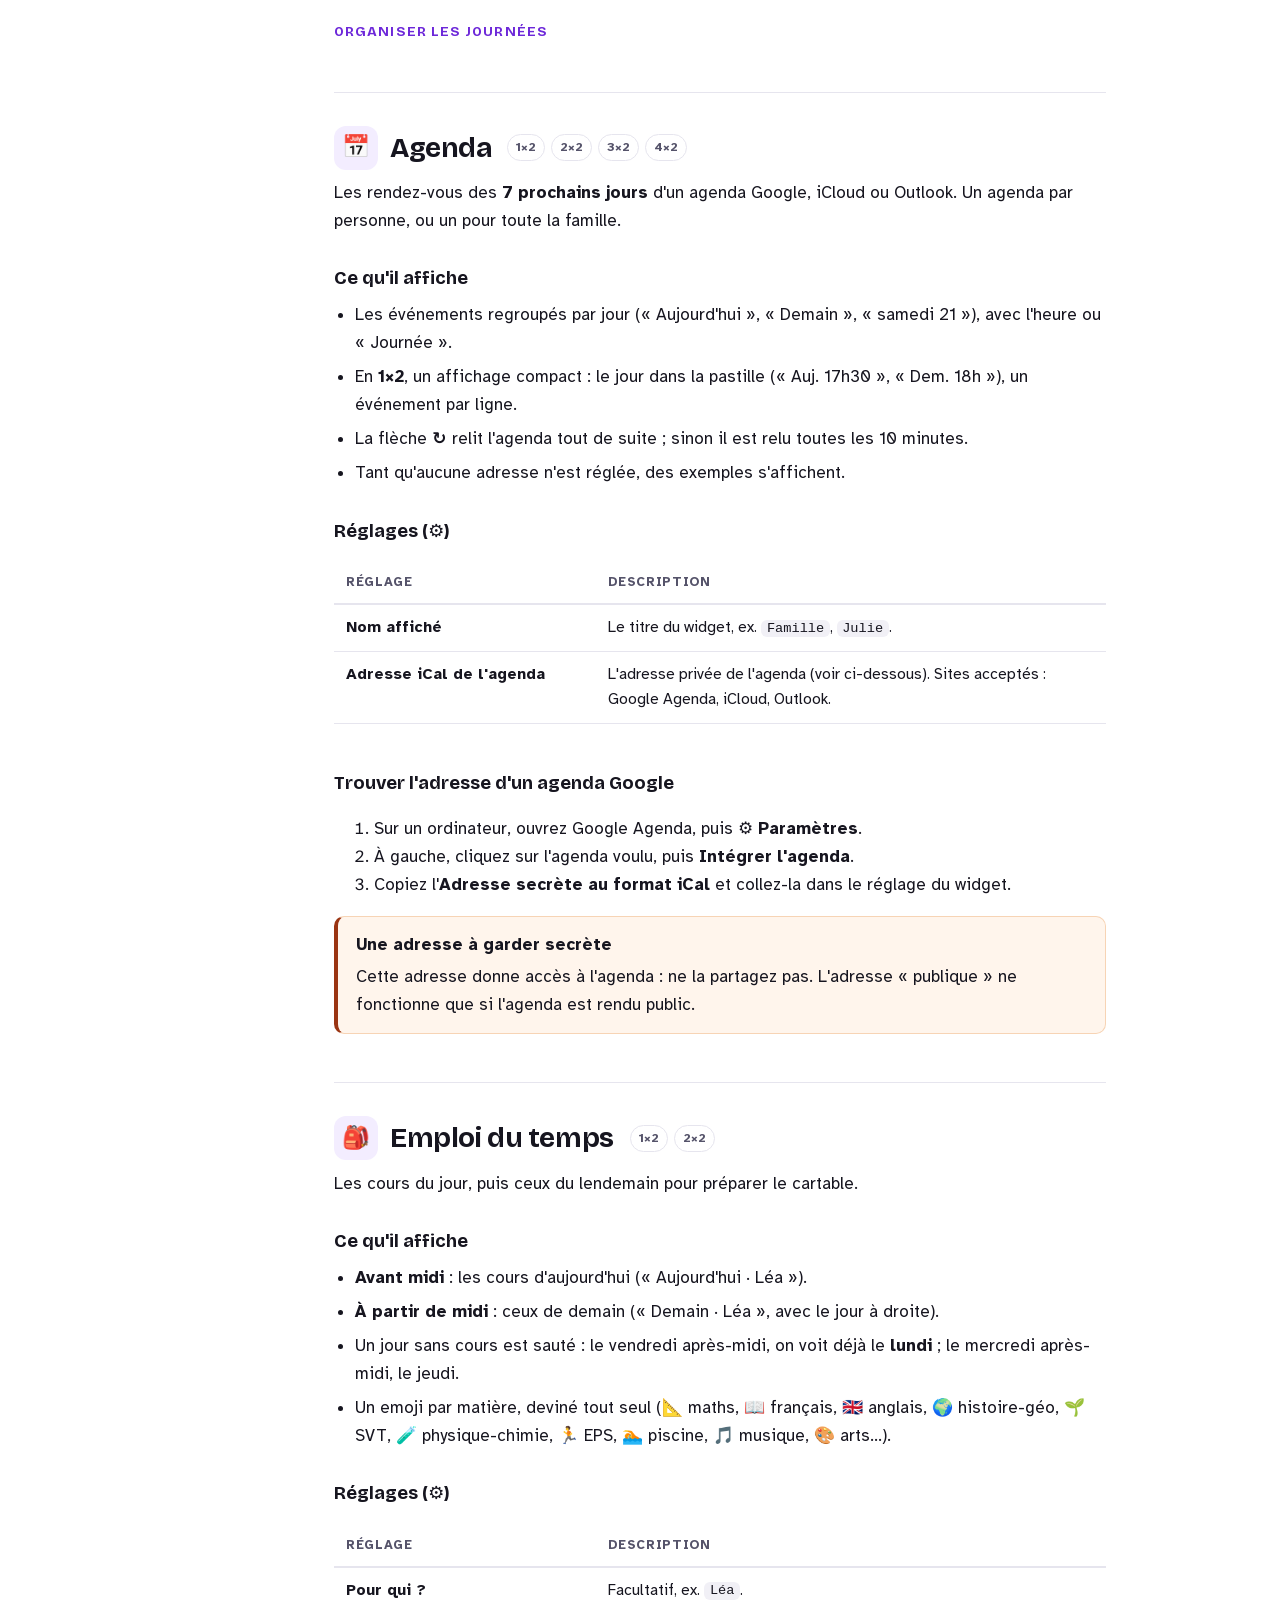
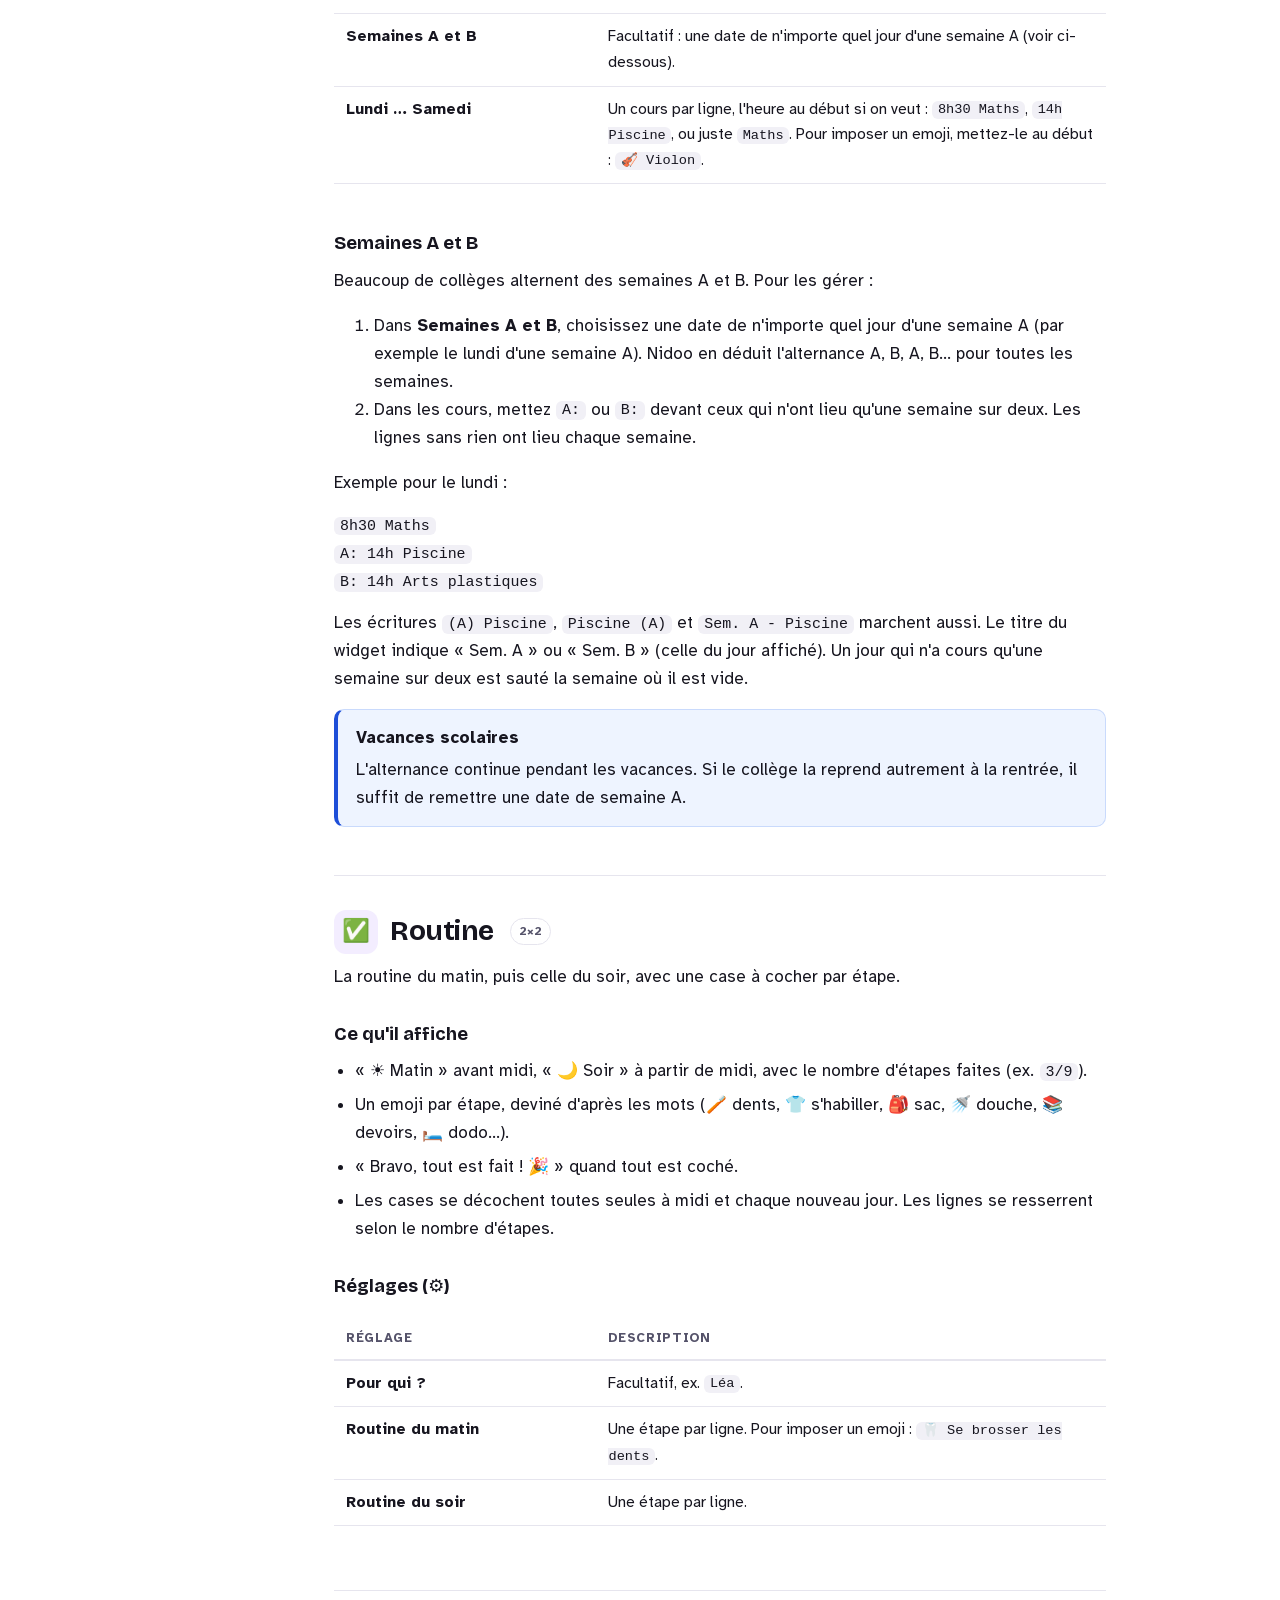
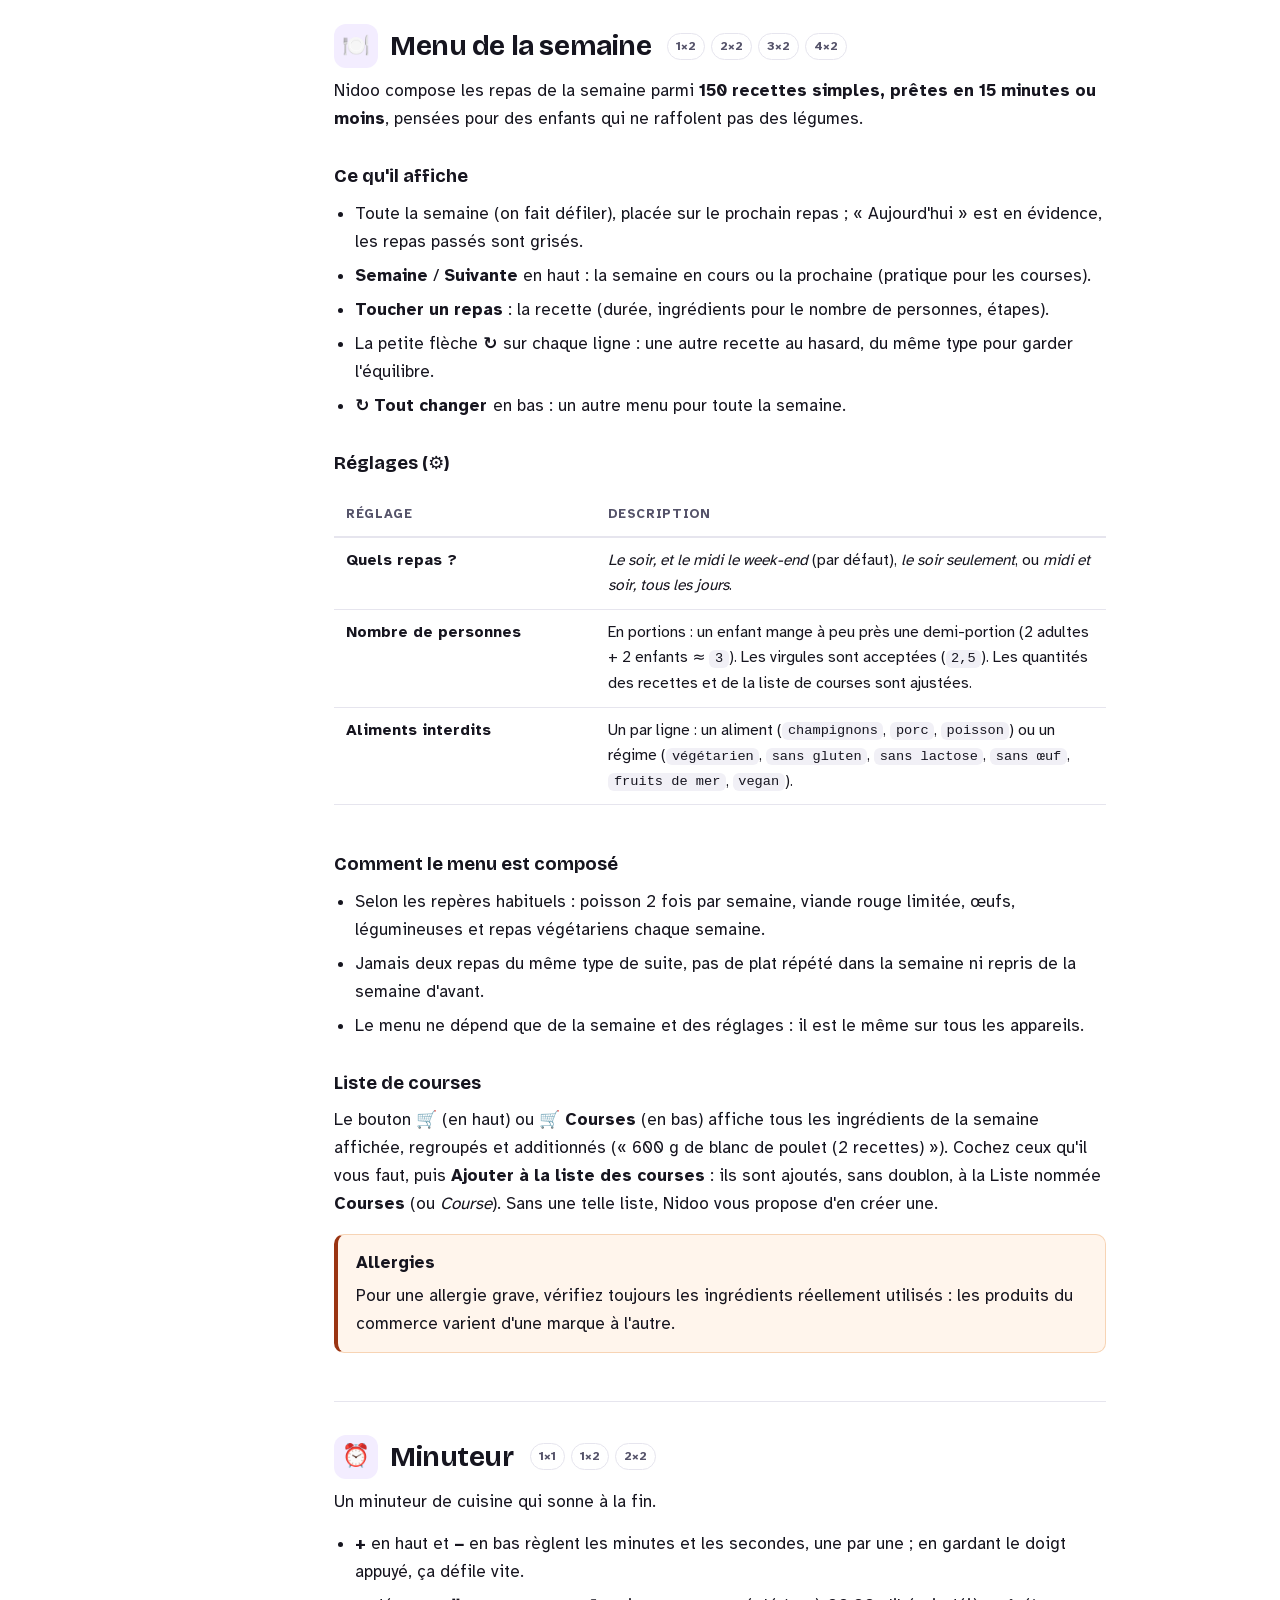
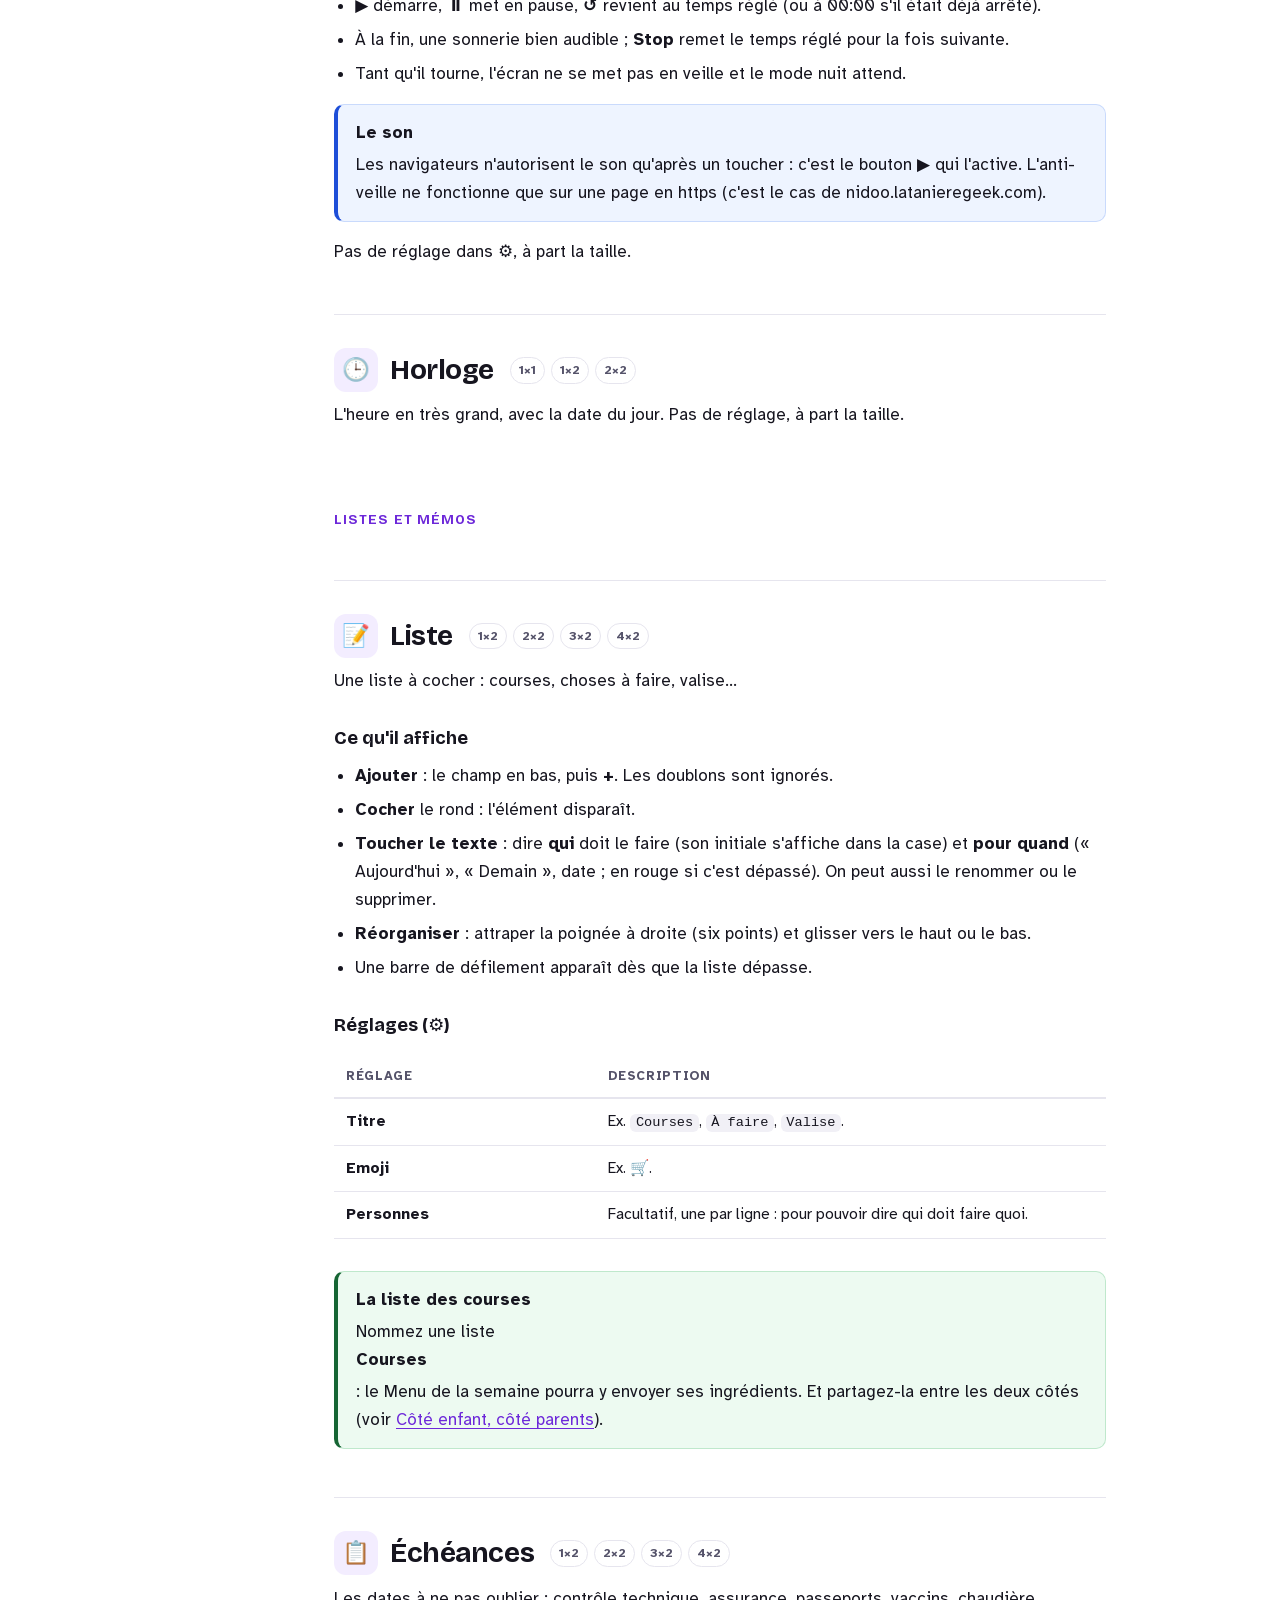
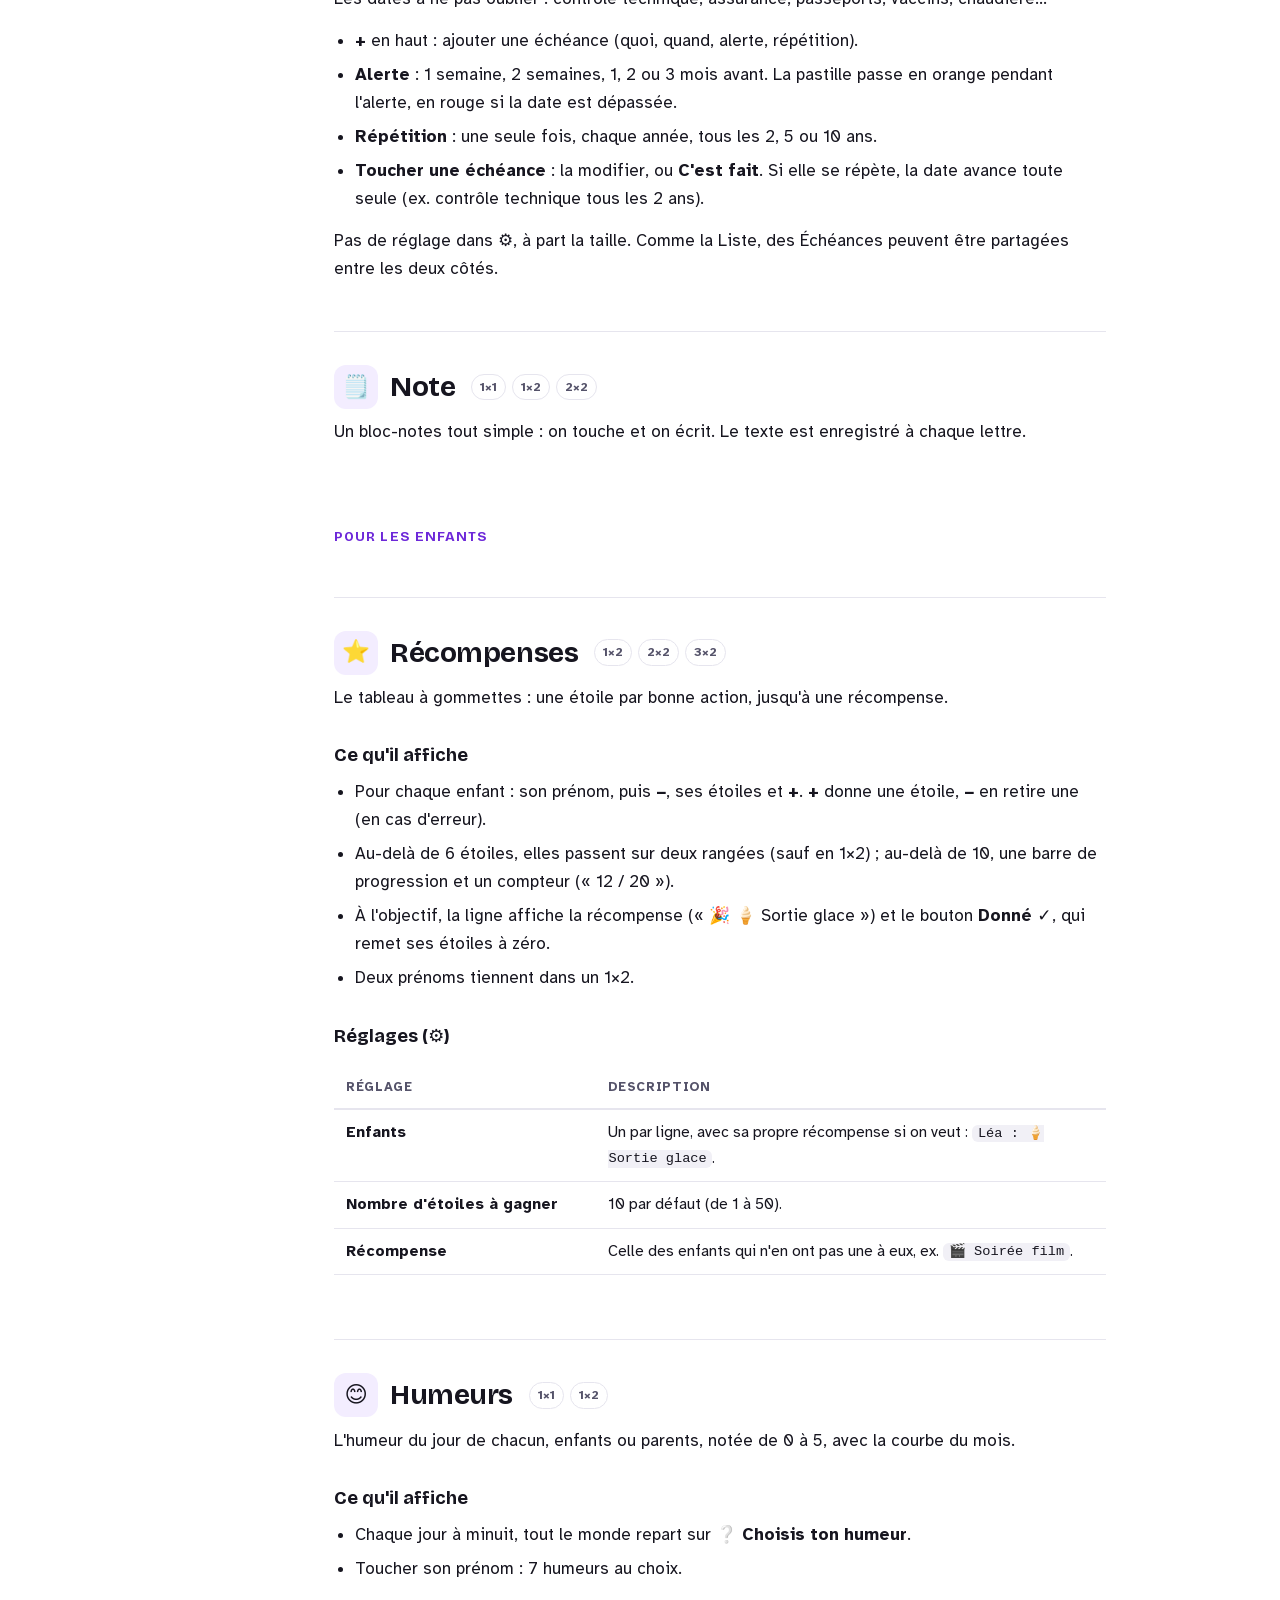
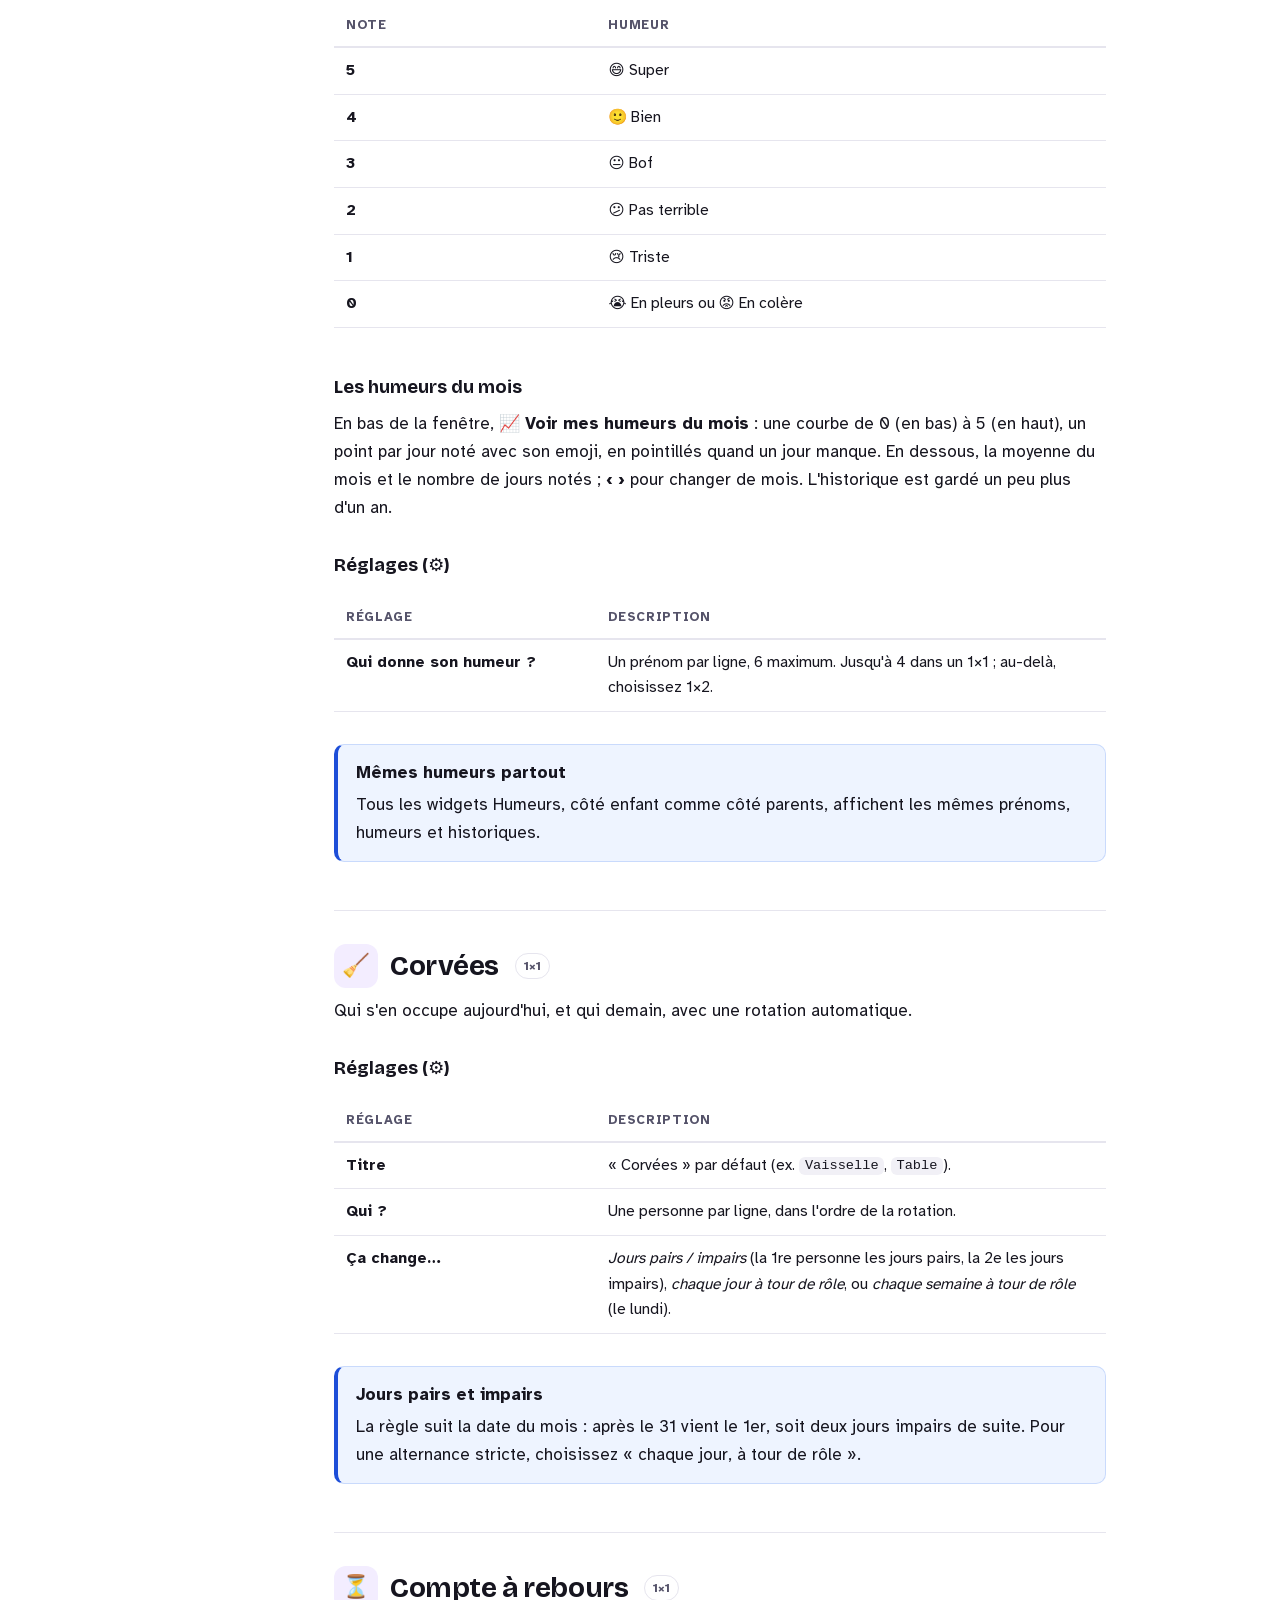
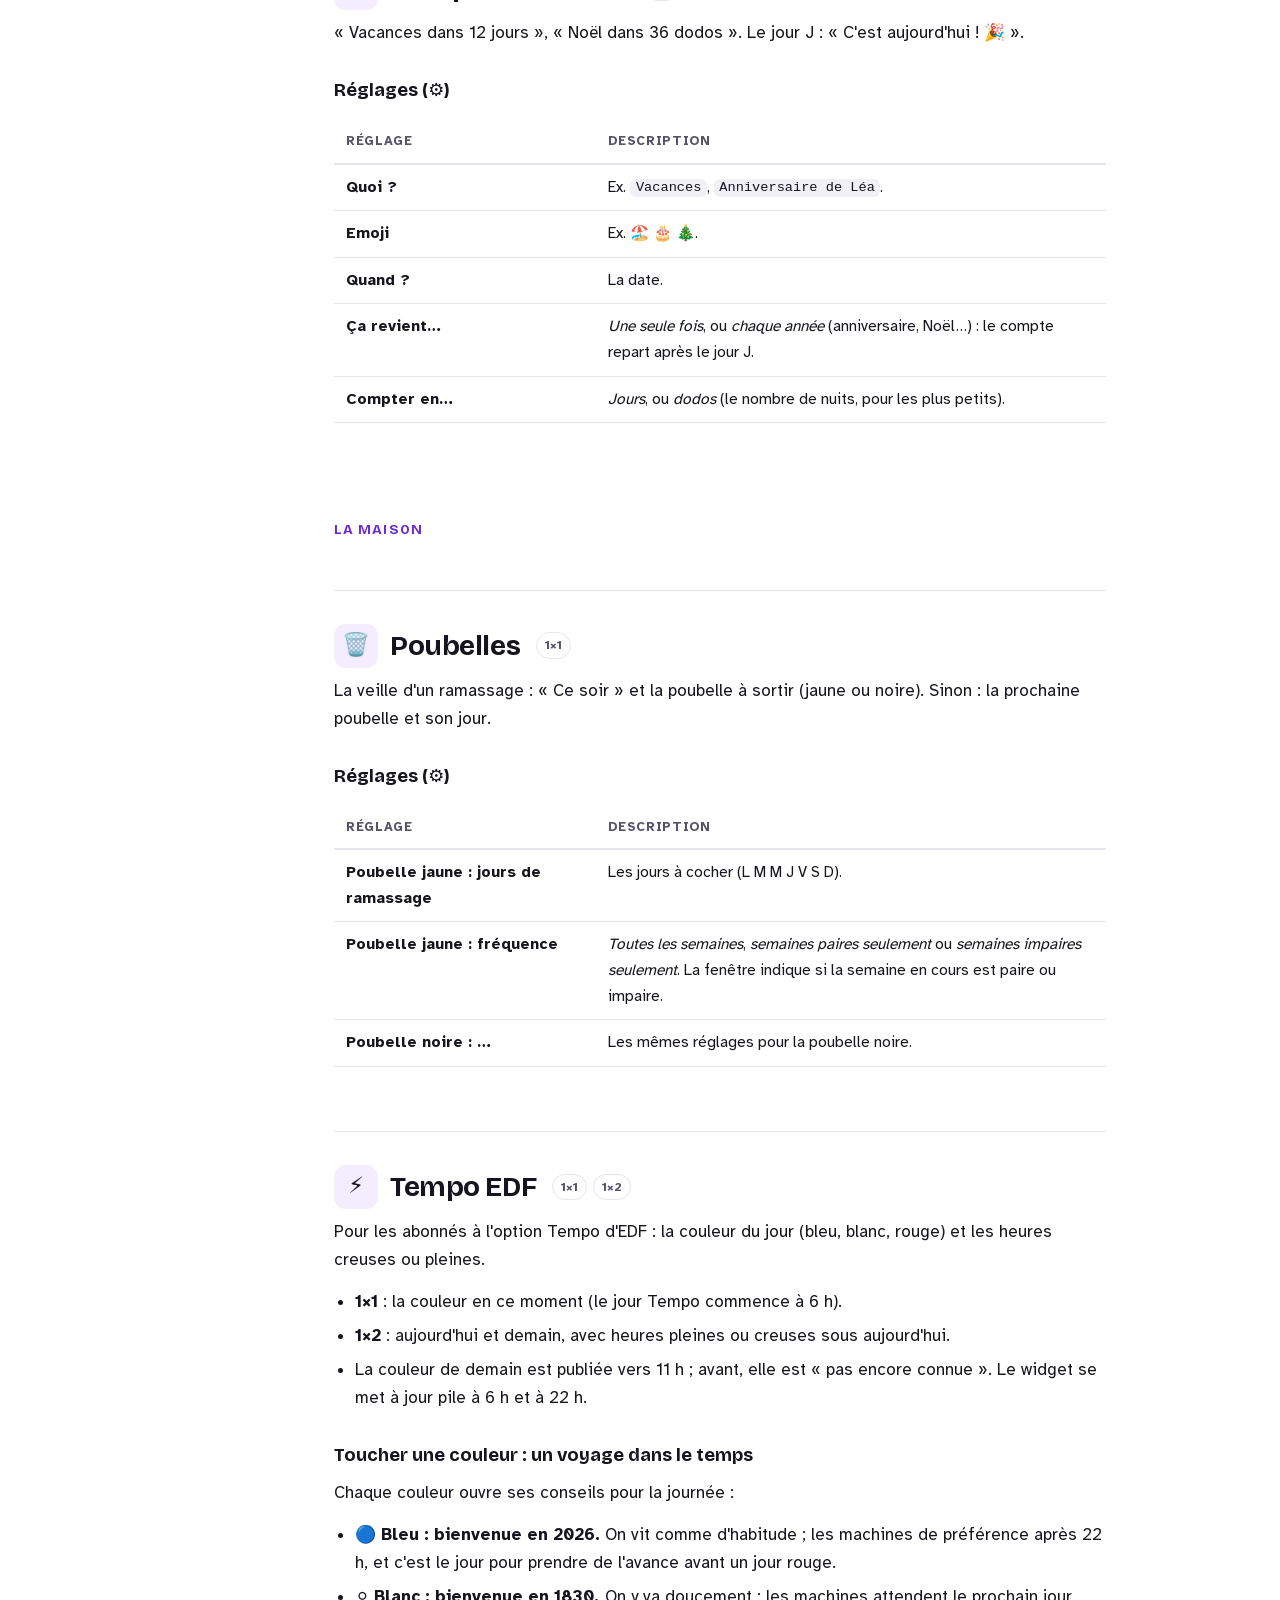
==== commit 742b8c74: "Widget Chauffage : conseils, Netatmo, Home Assistant (Daikin bientôt) - À l'ajout, on choisit la sou" ====
--- a/doc/index.html
+++ b/doc/index.html
@@ -11,7 +11,7 @@
     gtag('js', new Date());
   </script>
   <title>Documentation Nidoo : tous les widgets et leurs réglages</title>
-  <meta name="description" content="La documentation complète de Nidoo, l'écran familial pour tablette : la grille, le côté enfant et le côté parents, la synchronisation, et chacun des 21 widgets avec ses réglages.">
+  <meta name="description" content="La documentation complète de Nidoo, l'écran familial pour tablette : la grille, le côté enfant et le côté parents, la synchronisation, et chacun des 22 widgets avec ses réglages.">
   <link rel="canonical" href="https://nidoo.latanieregeek.com/doc/">
   <meta name="robots" content="index, follow">
   <meta name="color-scheme" content="light dark">
@@ -123,8 +123,8 @@
     .tailles { display: inline-flex; gap: 6px; margin-left: 4px; }
     .tailles span { font-family: var(--police); font-size: 0.78rem; font-weight: 700; letter-spacing: 0; padding: 2px 8px; border-radius: 999px; border: 1px solid var(--trait); color: var(--texte-doux); }
     p { margin: 0 0 14px; }
-    ul.points { padding-left: 1.25em; margin: 0 0 14px; }
-    ul.points li { margin-bottom: 6px; }
+    ul.points, ol.points { padding-left: 1.25em; margin: 0 0 14px; }
+    ul.points li, ol.points li { margin-bottom: 6px; }
 
     table { width: 100%; border-collapse: collapse; margin: 8px 0 16px; font-size: 0.97rem; }
     caption { text-align: left; font-weight: 700; padding-bottom: 6px; }
@@ -203,6 +203,7 @@
         <ul>
           <li><a href="#poubelles"><span aria-hidden="true">🗑️</span> Poubelles</a></li>
           <li><a href="#tempo"><span aria-hidden="true">⚡</span> Tempo EDF</a></li>
+          <li><a href="#chauffage"><span aria-hidden="true">🌡️</span> Chauffage</a></li>
           <li><a href="#anniversaires"><span aria-hidden="true">🎂</span> Anniversaires</a></li>
           <li><a href="#urgences"><span aria-hidden="true">🆘</span> Urgences</a></li>
         </ul>
@@ -228,7 +229,7 @@
     <main class="contenu" id="contenu">
       <p class="fil">Documentation</p>
       <h1>Documentation de Nidoo</h1>
-      <p class="intro">Tout ce qu'il faut savoir pour composer l'écran de la famille : la grille, les deux côtés enfant et parents, la synchronisation entre appareils, et chacun des 21 widgets avec ses réglages.</p>
+      <p class="intro">Tout ce qu'il faut savoir pour composer l'écran de la famille : la grille, les deux côtés enfant et parents, la synchronisation entre appareils, et chacun des 22 widgets avec ses réglages.</p>
 
       <div class="encadre info">
         <strong>Une question qui n'est pas ici ?</strong>
@@ -665,6 +666,44 @@
         <p>Pas de réglage, à part la taille. Données : api-couleur-tempo.fr, gratuit.</p>
       </section>
 
+      <section id="chauffage">
+        <h2><span class="icone" aria-hidden="true">🌡️</span> Chauffage <span class="tailles" aria-label="Tailles : 1×1, 1×2"><span>1×1</span><span>1×2</span></span></h2>
+        <p>En ajoutant le widget, on choisit d'où viennent les informations. Pour changer de source plus tard : supprimer le widget et le rajouter.</p>
+        <ul class="points">
+          <li><strong>💡 Conseils</strong> (sans appareil) : la bonne température en ce moment, d'après les repères de l'ADEME : 19 °C la journée, 17 °C la nuit (de 22 h à 6 h), 16 °C pour une absence courte, hors-gel (8 °C) au-delà de 2 jours. Un degré de moins les jours rouges Tempo ; un rappel « volets fermés » quand il va faire 3 °C ou moins. Toucher le widget : tous les conseils.</li>
+          <li><strong>🏠 Netatmo</strong> : un thermostat ou des vannes Netatmo (Legrand et Muller Intuitiv utilisent le même service). La température de la pièce, la consigne, et − / + pour la changer (mode manuel, comme dans l'application Netatmo).</li>
+          <li><strong>🔧 Home Assistant</strong> : n'importe quel thermostat déjà relié à Home Assistant, avec les mêmes − / +.</li>
+          <li><strong>❄️ Daikin</strong> : bientôt.</li>
+        </ul>
+        <h3>Réglages (⚙️) : Conseils</h3>
+        <div class="tableau"><table>
+          <thead><tr><th scope="col">Réglage</th><th scope="col">Description</th></tr></thead>
+          <tbody>
+            <tr><th scope="row">Ville</th><td>Pour le froid annoncé (Open-Meteo). Facultatif.</td></tr>
+            <tr><th scope="row">Température dans la journée</th><td>19 °C par défaut ; la nuit, 2 degrés de moins.</td></tr>
+            <tr><th scope="row">Absents jusqu'au</th><td>La date du retour de vacances. Vide quand vous êtes là.</td></tr>
+          </tbody>
+        </table></div>
+        <h3>Relier Netatmo</h3>
+        <ol class="points">
+          <li>Il faut une famille : Modifier → ⚙️ Appareil → « Afficher un code » (une seule fois).</li>
+          <li>Sur <a href="https://dev.netatmo.com/apps/" rel="noopener">dev.netatmo.com</a>, se connecter avec son compte Netatmo et créer une application (gratuit). Dans « Redirect URI », mettre l'adresse indiquée par Nidoo (<code>…/chauffage.php</code>).</li>
+          <li>Dans Nidoo : Modifier → ⚙️ du widget → « Se connecter à Netatmo », coller le client ID et le client secret, puis autoriser sur le site de Netatmo.</li>
+          <li>De retour sur Nidoo, choisir la pièce à afficher.</li>
+        </ol>
+        <p>Les accès Netatmo restent sur le serveur de Nidoo ; les tablettes ne les voient jamais.</p>
+        <h3>Réglages (⚙️) : Home Assistant</h3>
+        <div class="tableau"><table>
+          <thead><tr><th scope="col">Réglage</th><th scope="col">Description</th></tr></thead>
+          <tbody>
+            <tr><th scope="row">Adresse</th><td>Une adresse <code>https://</code> joignable depuis internet (Nabu Casa ou votre nom de domaine). Les adresses du réseau local (192.168…, homeassistant.local) ne marchent pas : c'est le serveur de Nidoo qui interroge Home Assistant.</td></tr>
+            <tr><th scope="row">Jeton d'accès longue durée</th><td>Home Assistant → votre profil → Sécurité → « Jetons d'accès longue durée » → Créer. Le jeton est enregistré dans le widget (et donc sur les appareils reliés).</td></tr>
+            <tr><th scope="row">Thermostat</th><td>L'entité, par exemple <code>climate.salon</code>.</td></tr>
+          </tbody>
+        </table></div>
+        <p>Il faut aussi une famille (Modifier → ⚙️ Appareil → « Afficher un code »).</p>
+      </section>
+
       <section id="anniversaires">
         <h2><span class="icone" aria-hidden="true">🎂</span> Anniversaires <span class="tailles" aria-label="Tailles : 1×2, 2×2, 3×2, 4×2"><span>1×2</span><span>2×2</span><span>3×2</span><span>4×2</span></span></h2>
         <p>Les prochains anniversaires, triés, avec l'âge quand on le connaît : « 🎉 Lou, aujourd'hui ! 9 ans », « Mamie dans 2 jours, 75 ans ».</p>
